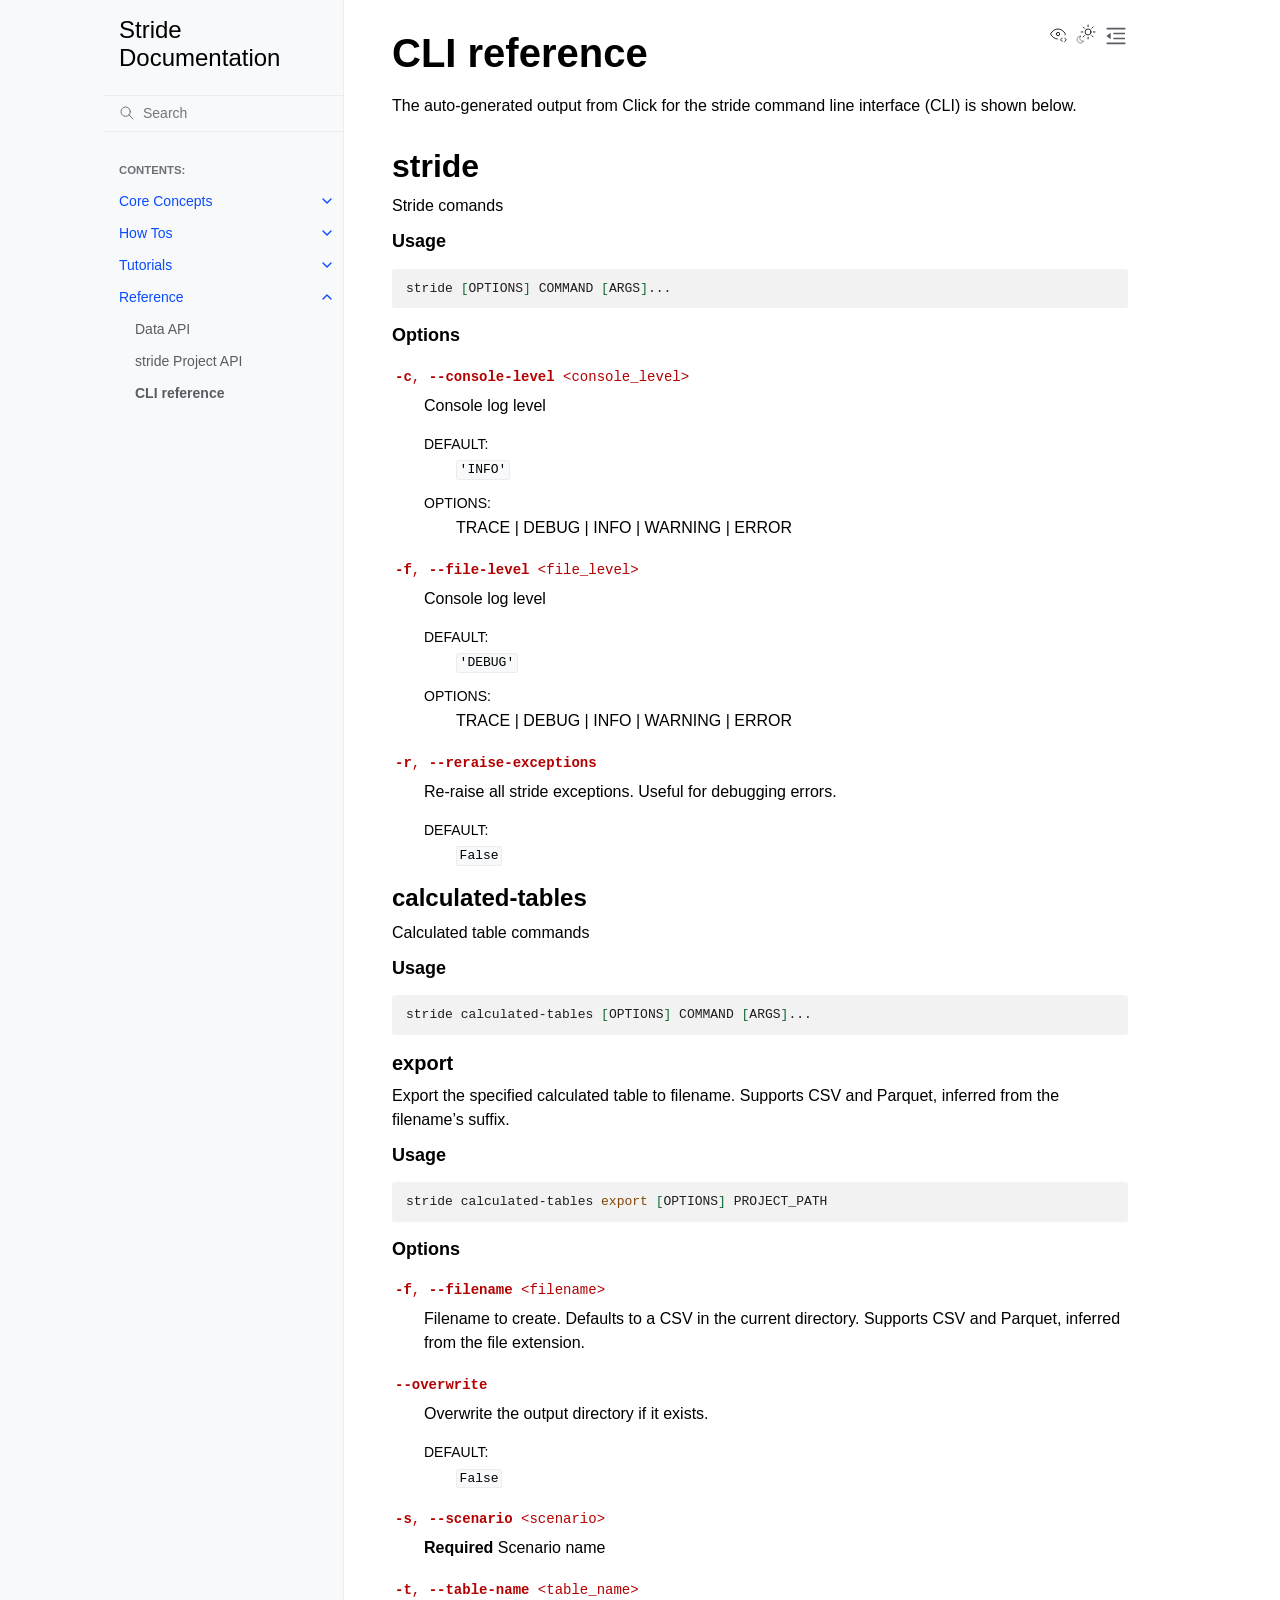
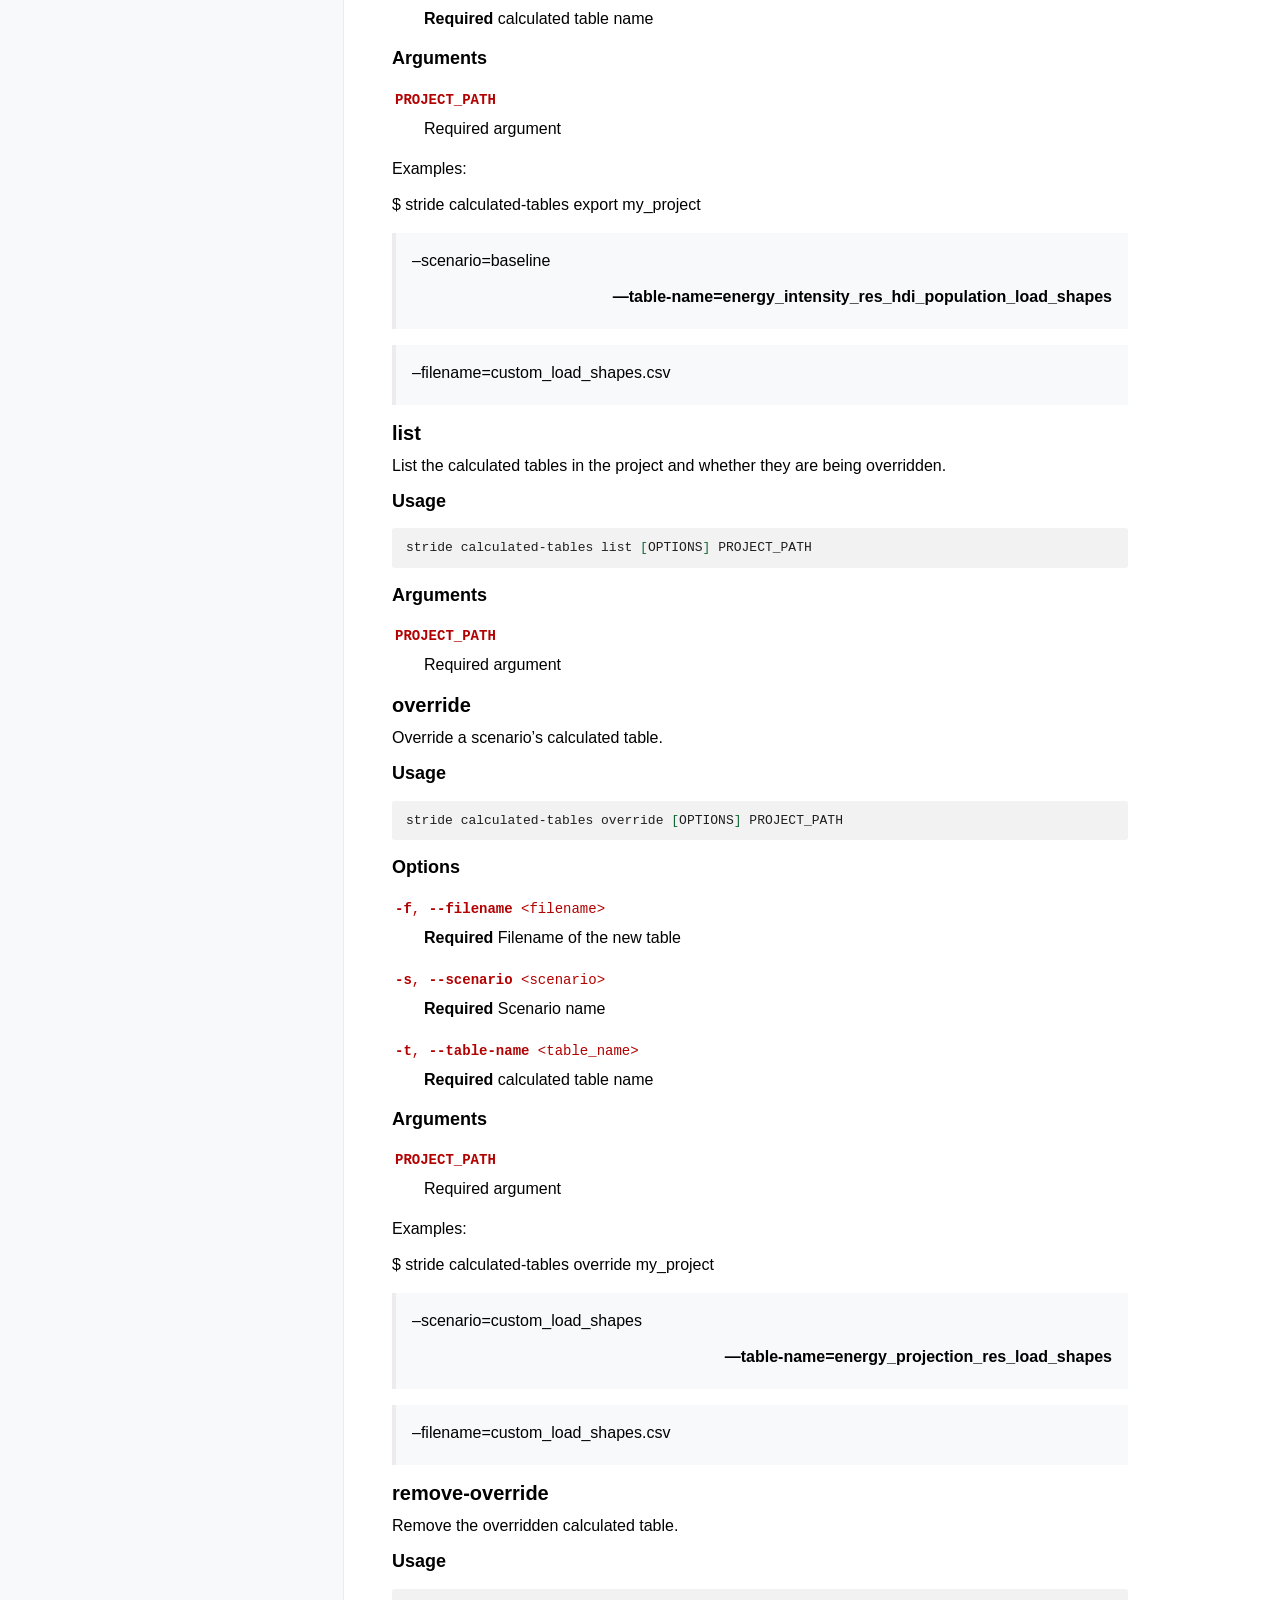
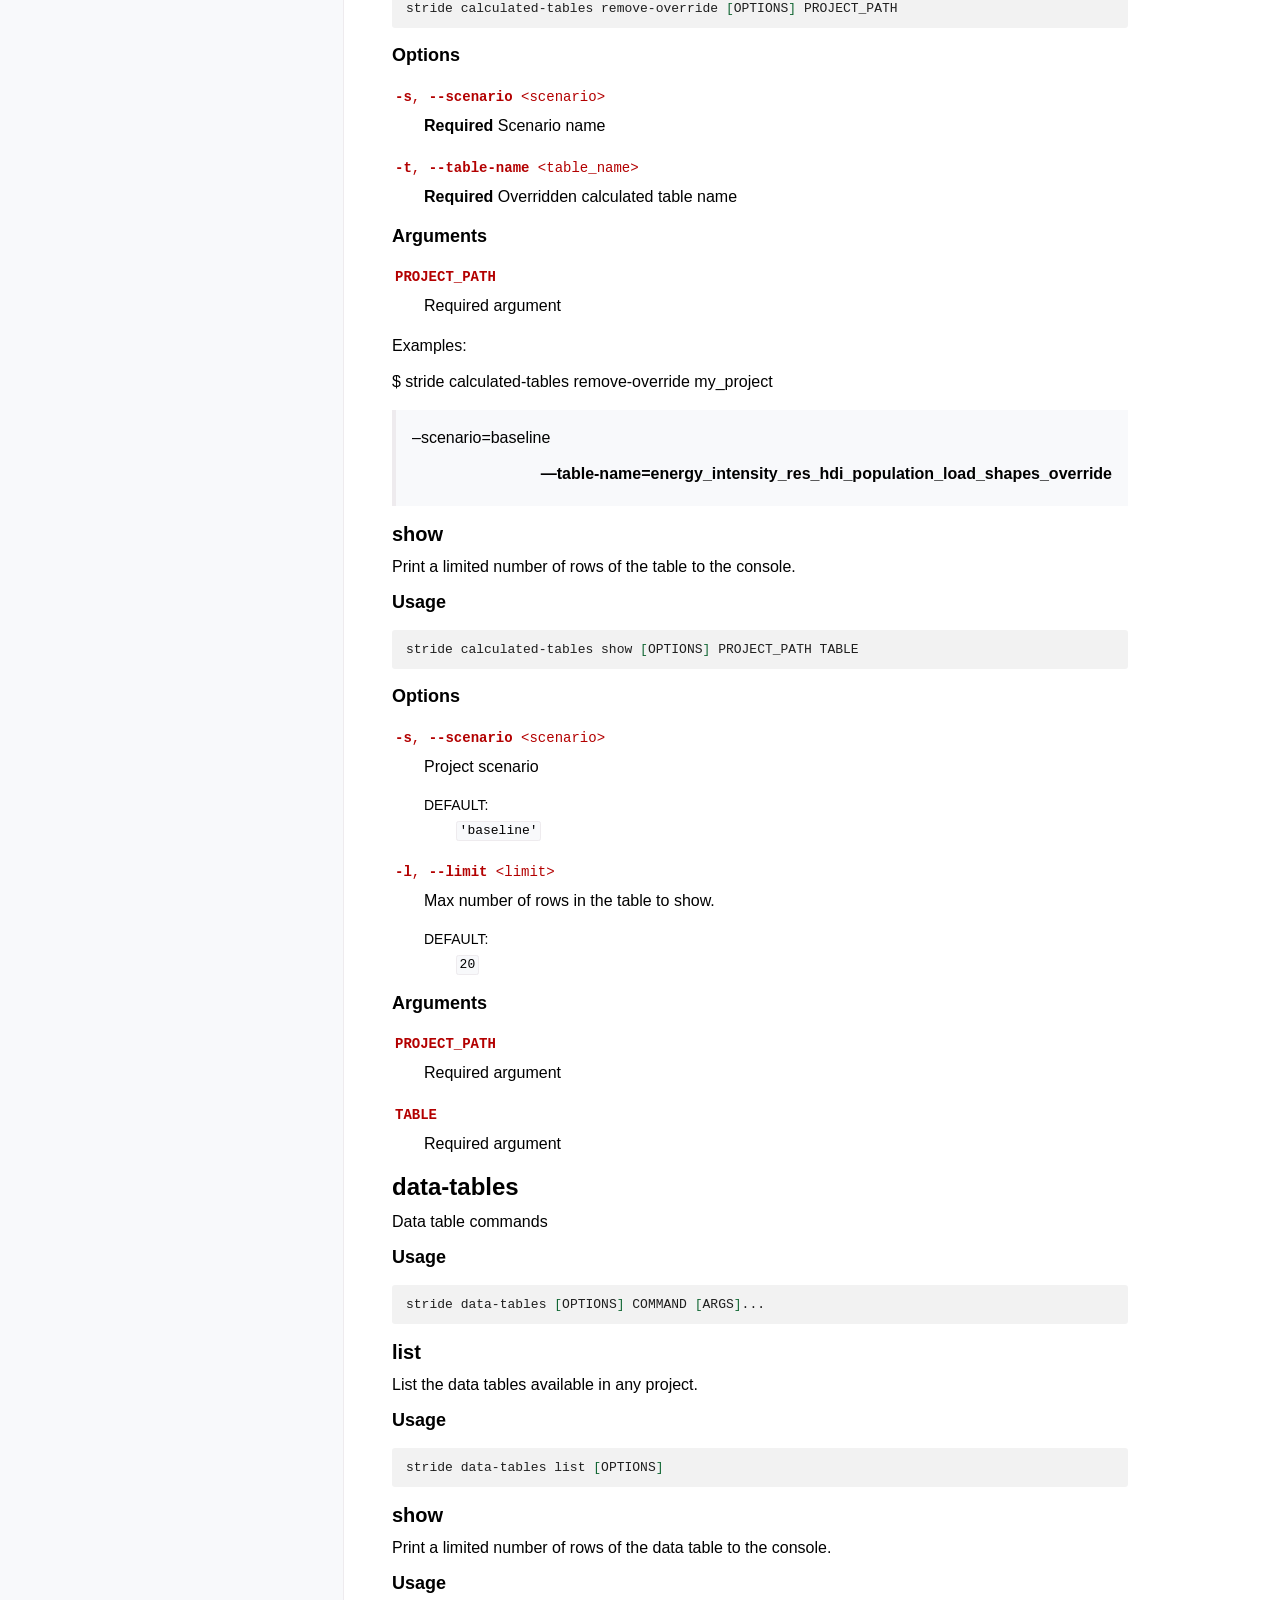
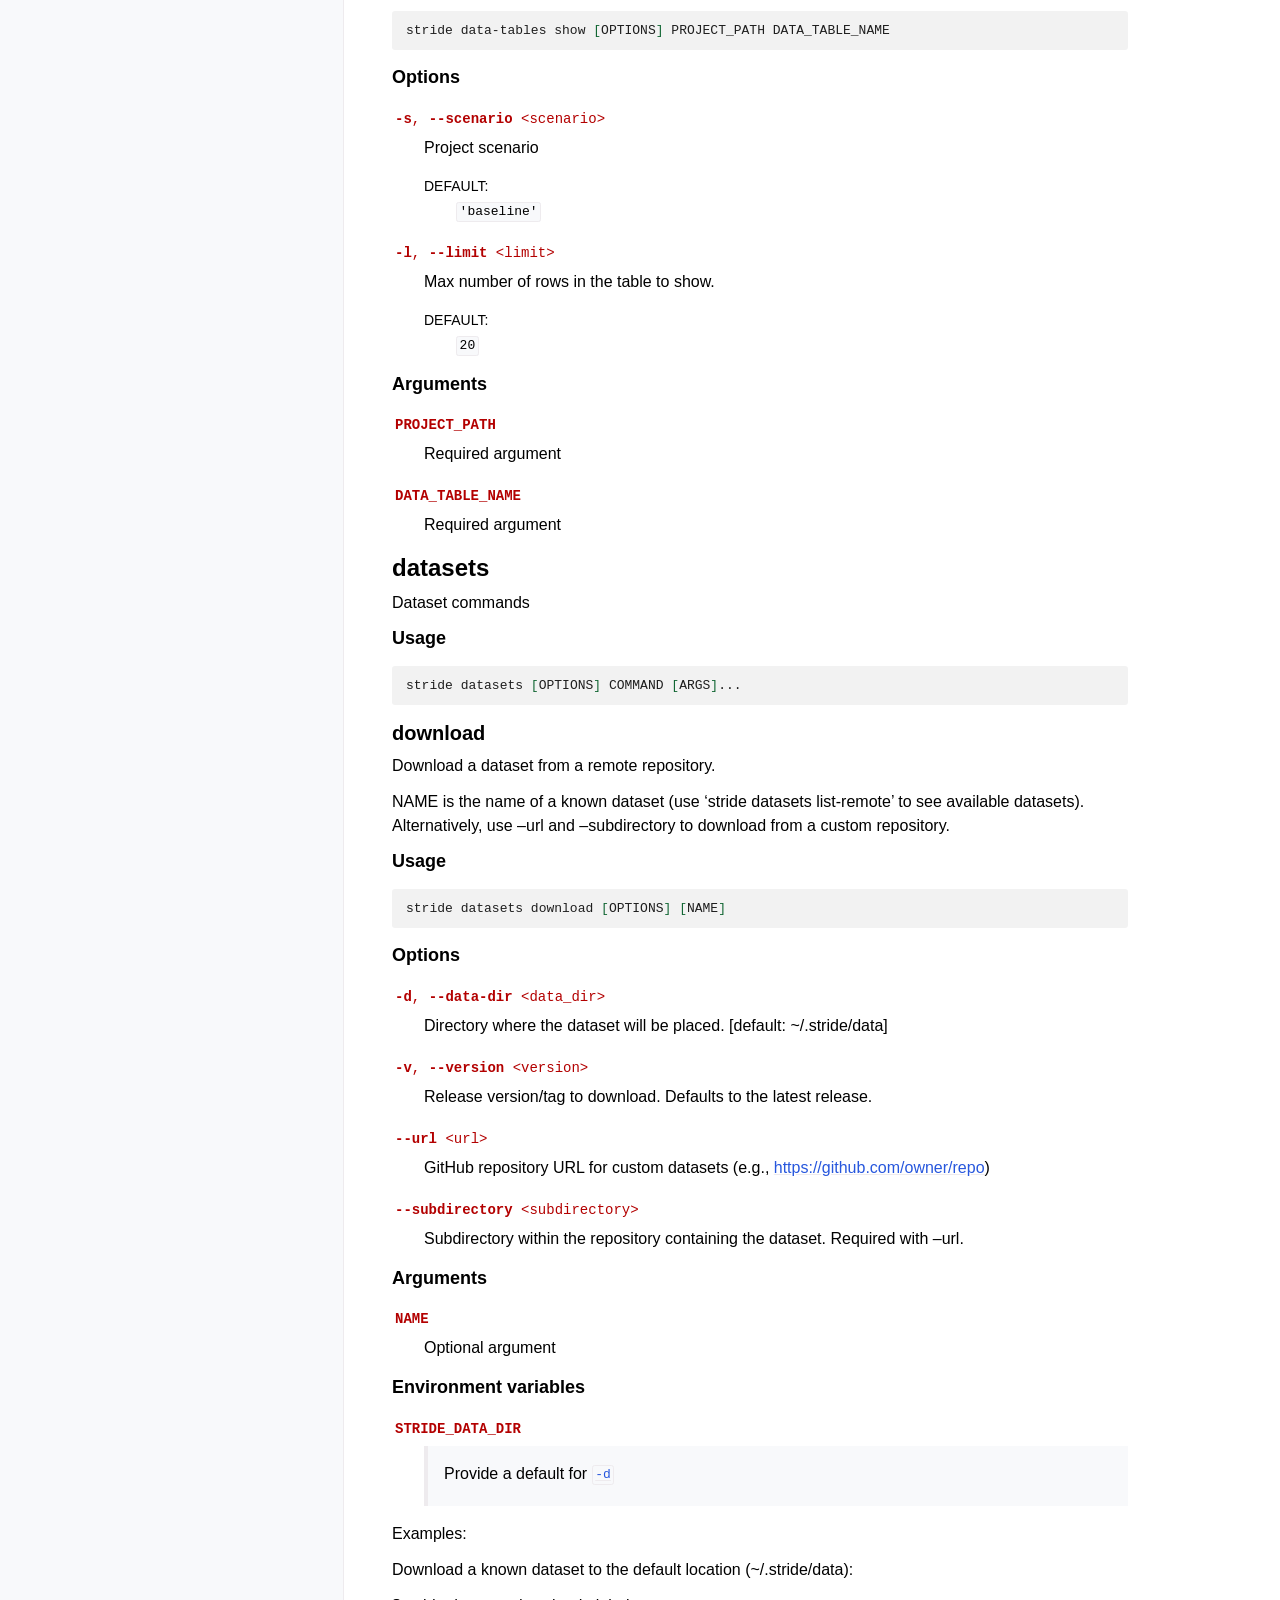
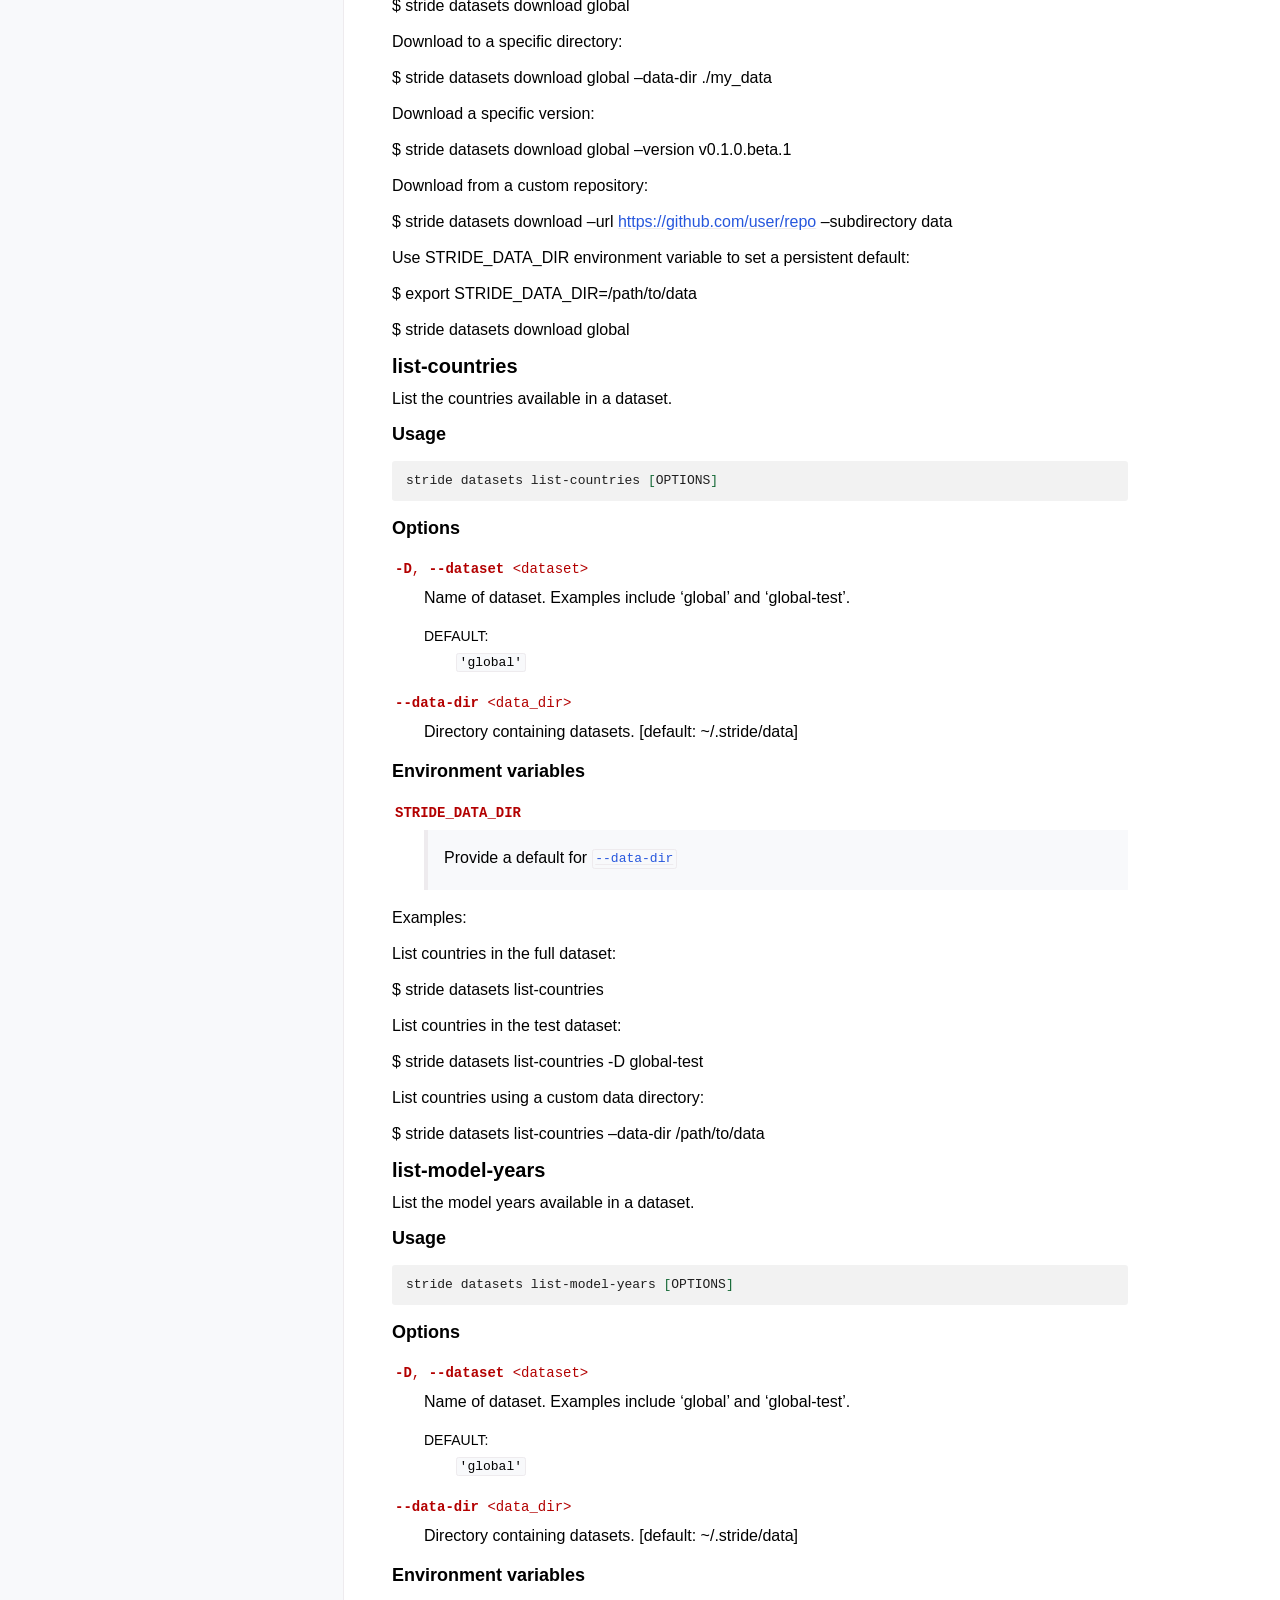
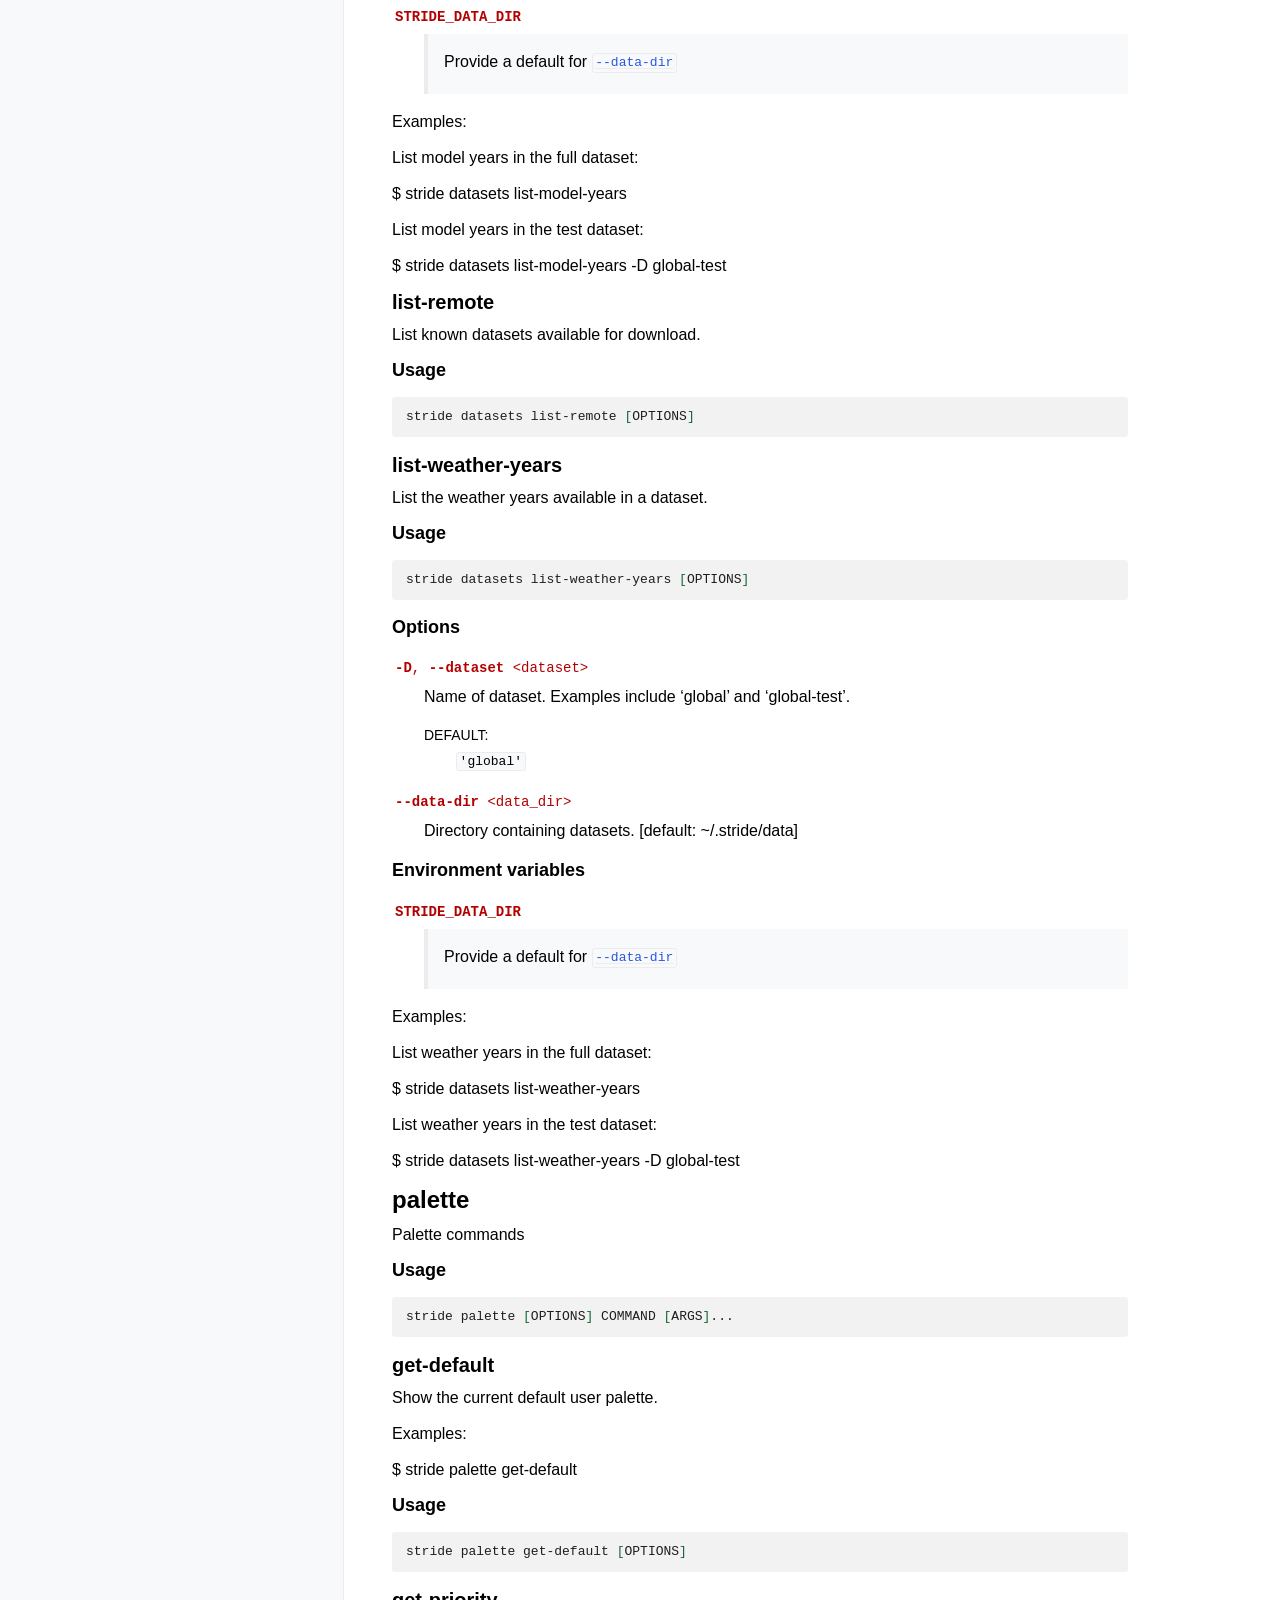
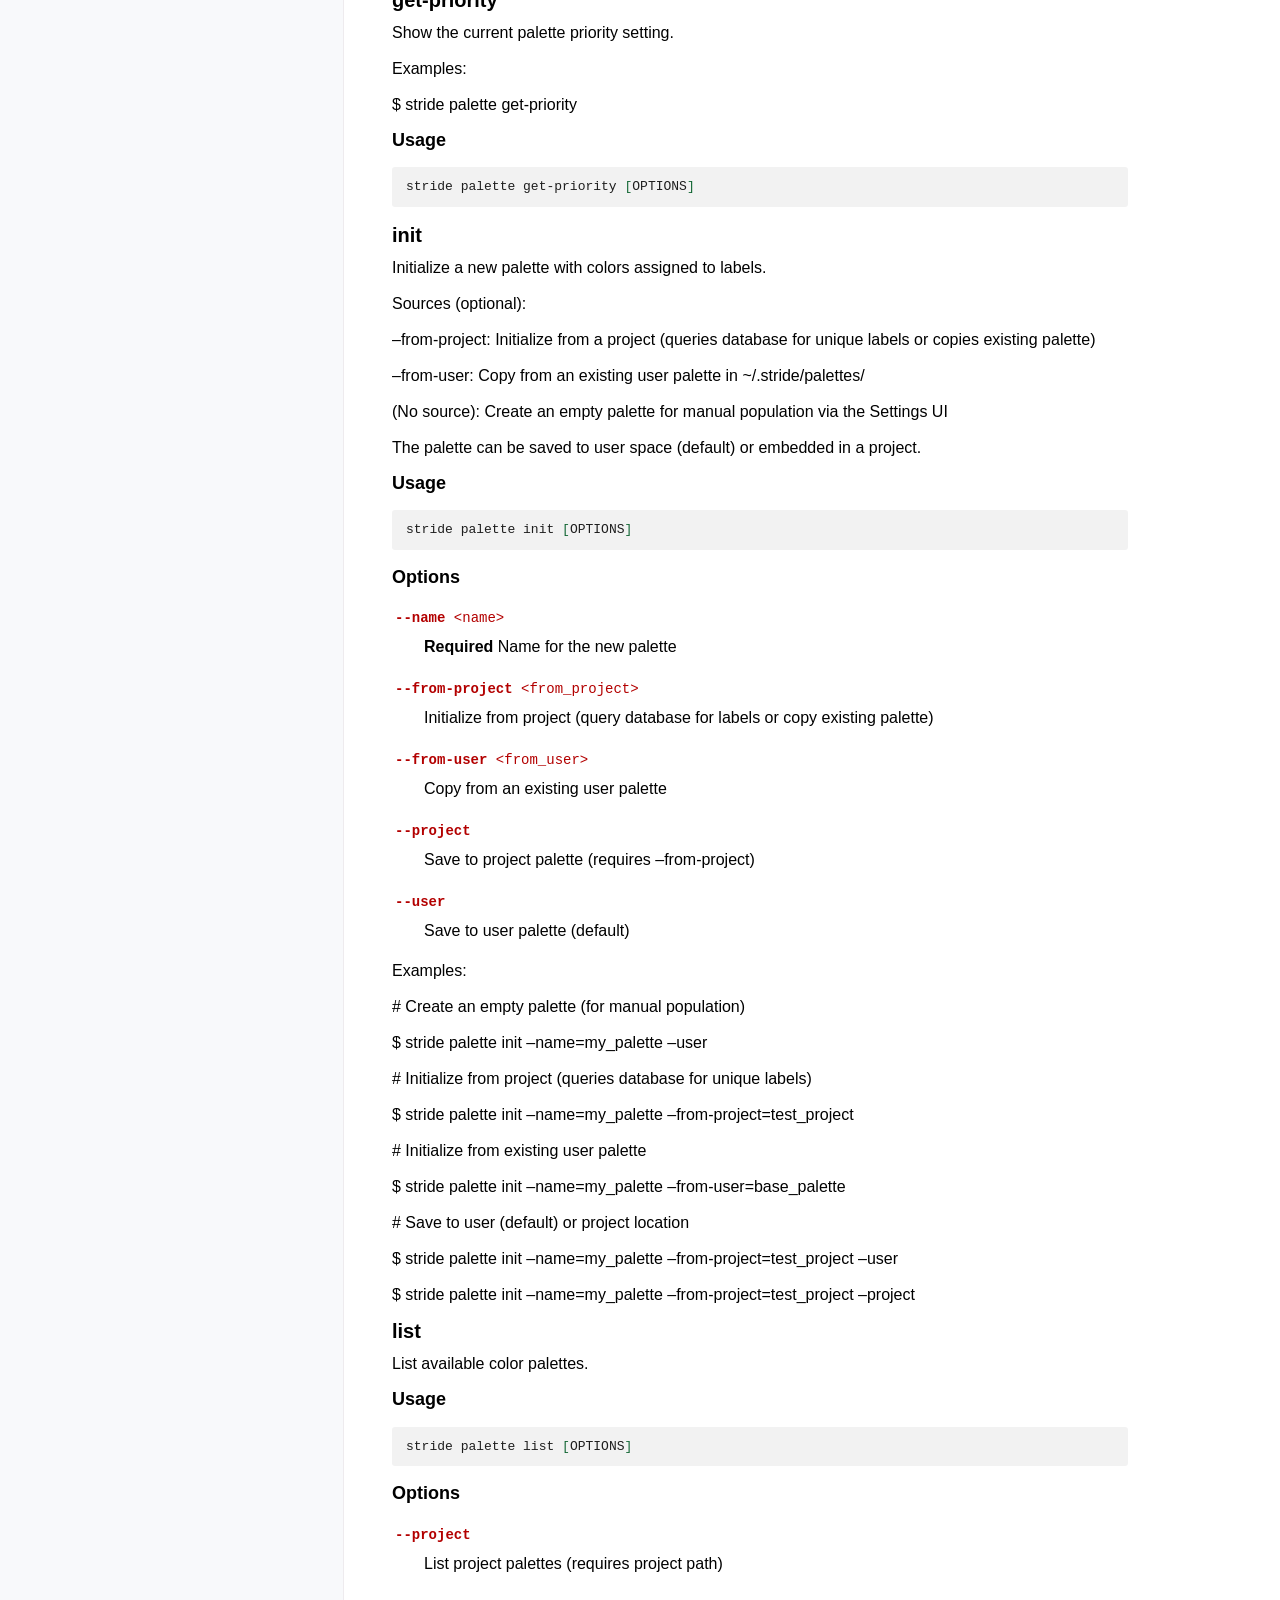
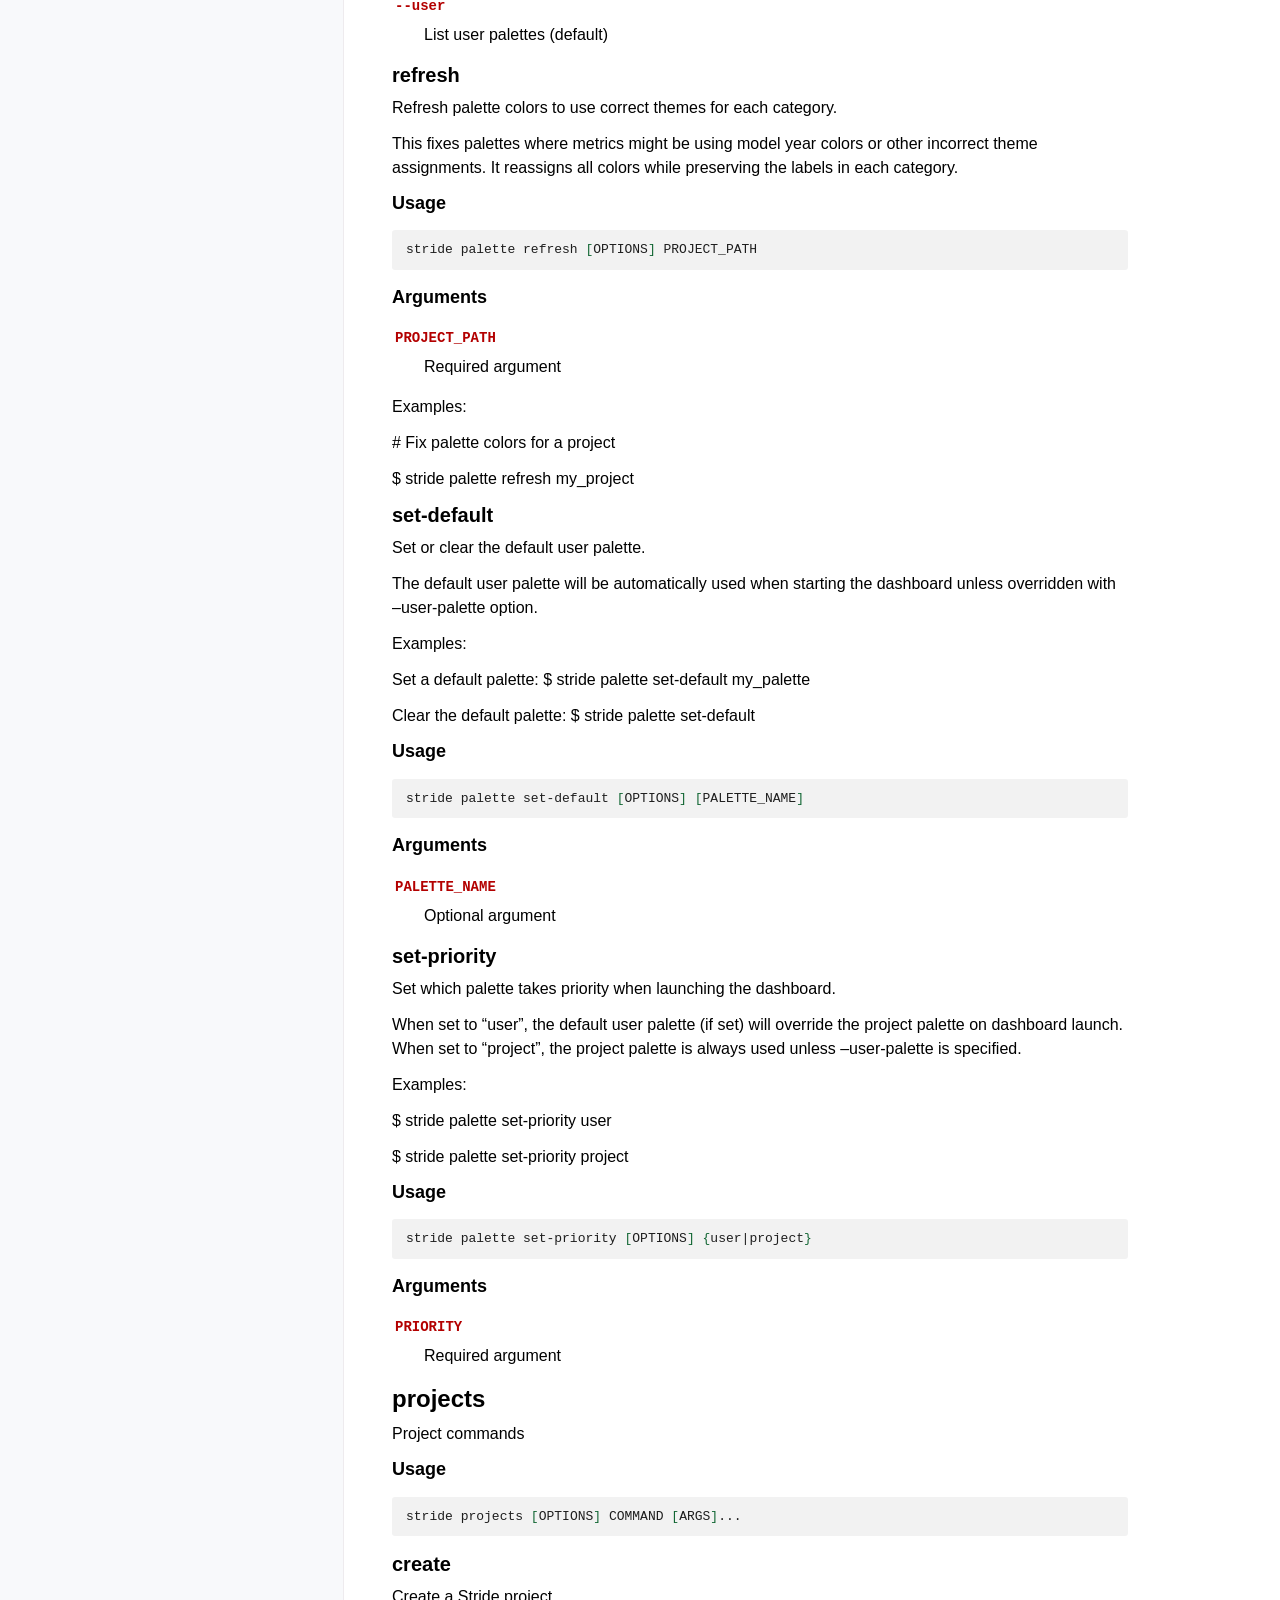
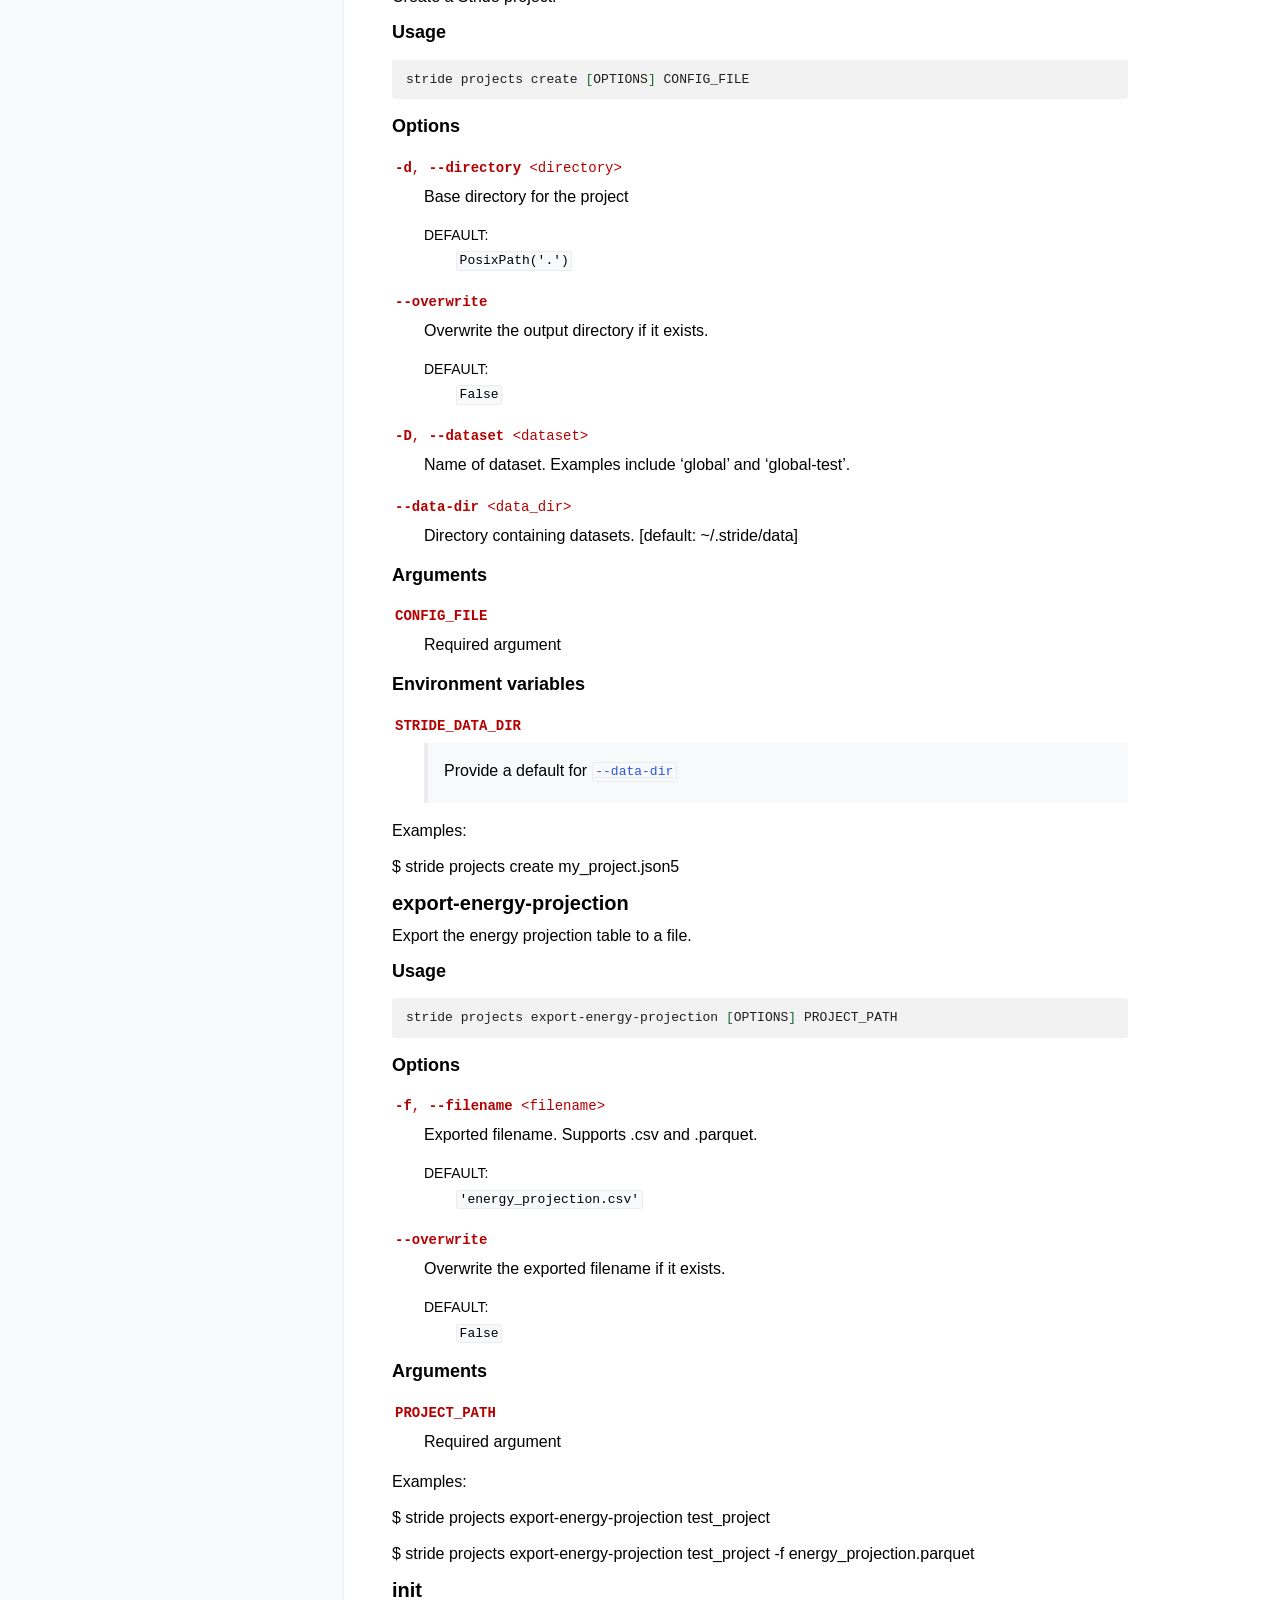
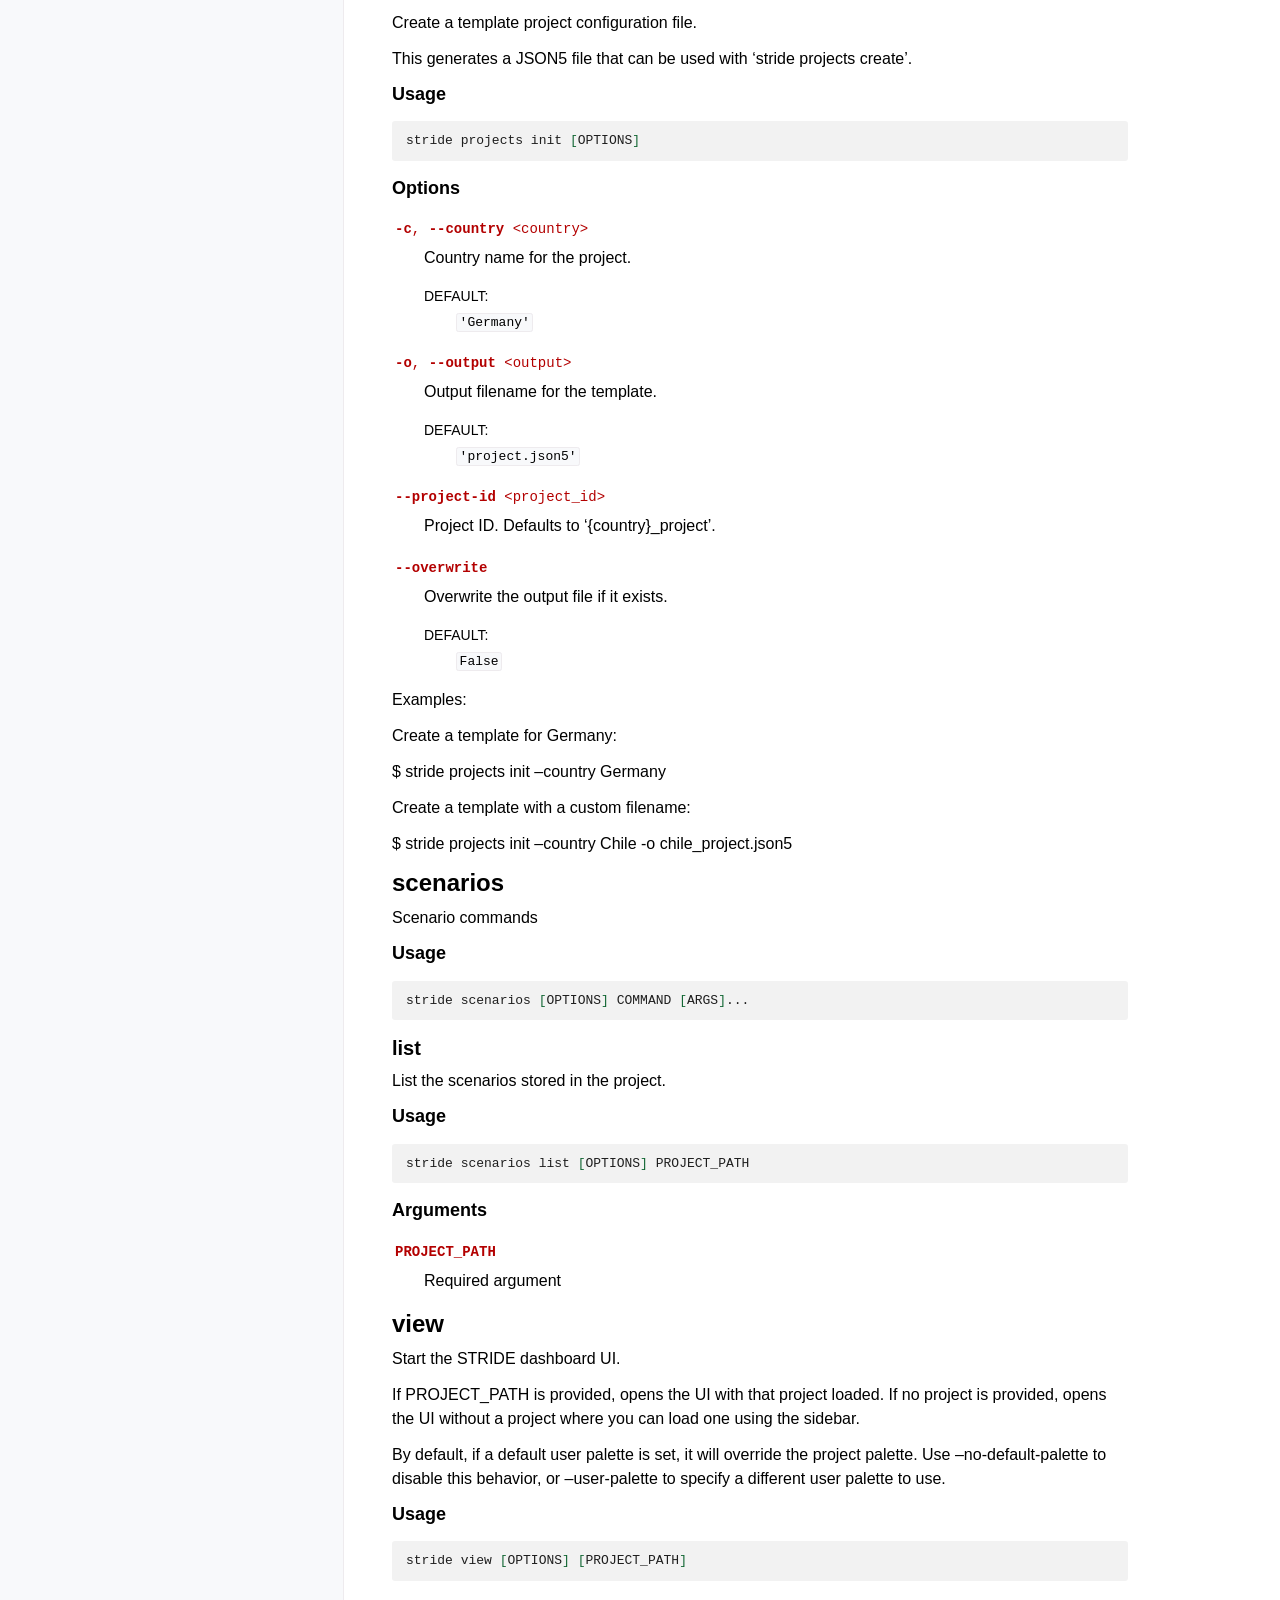
==== reference/cli_reference.html @ 582d6bc5 "Update version" ====
<!doctype html>
<html class="no-js" lang="en" data-content_root="../">
  <head><meta charset="utf-8">
    <meta name="viewport" content="width=device-width,initial-scale=1">
    <meta name="color-scheme" content="light dark"><meta name="viewport" content="width=device-width, initial-scale=1" />
<link rel="index" title="Index" href="../genindex.html"><link rel="search" title="Search" href="../search.html"><link rel="prev" title="stride Project API" href="project_api.html">

    <!-- Generated with Sphinx 8.2.3 and Furo 2025.12.19 -->
        <title>CLI reference - Stride Documentation</title>
      <link rel="stylesheet" type="text/css" href="../_static/pygments.css?v=d111a655" />
    <link rel="stylesheet" type="text/css" href="../_static/styles/furo.css?v=7bdb33bb" />
    <link rel="stylesheet" type="text/css" href="../_static/copybutton.css?v=76b2166b" />
    <link rel="stylesheet" type="text/css" href="../_static/autodoc_pydantic.css" />
    <link rel="stylesheet" type="text/css" href="../_static/styles/furo-extensions.css?v=8dab3a3b" />
    
    


<style>
  body {
    --color-code-background: #f2f2f2;
  --color-code-foreground: #1e1e1e;
  
  }
  @media not print {
    body[data-theme="dark"] {
      --color-code-background: #202020;
  --color-code-foreground: #d0d0d0;
  
    }
    @media (prefers-color-scheme: dark) {
      body:not([data-theme="light"]) {
        --color-code-background: #202020;
  --color-code-foreground: #d0d0d0;
  
      }
    }
  }
</style></head>
  <body>
    
    <script>
      document.body.dataset.theme = localStorage.getItem("theme") || "auto";
    </script>
    

<svg xmlns="http://www.w3.org/2000/svg" style="display: none;">
  <symbol id="svg-toc" viewBox="0 0 24 24">
    <title>Contents</title>
    <svg stroke="currentColor" fill="currentColor" stroke-width="0" viewBox="0 0 1024 1024">
      <path d="M408 442h480c4.4 0 8-3.6 8-8v-56c0-4.4-3.6-8-8-8H408c-4.4 0-8 3.6-8 8v56c0 4.4 3.6 8 8 8zm-8 204c0 4.4 3.6 8 8 8h480c4.4 0 8-3.6 8-8v-56c0-4.4-3.6-8-8-8H408c-4.4 0-8 3.6-8 8v56zm504-486H120c-4.4 0-8 3.6-8 8v56c0 4.4 3.6 8 8 8h784c4.4 0 8-3.6 8-8v-56c0-4.4-3.6-8-8-8zm0 632H120c-4.4 0-8 3.6-8 8v56c0 4.4 3.6 8 8 8h784c4.4 0 8-3.6 8-8v-56c0-4.4-3.6-8-8-8zM115.4 518.9L271.7 642c5.8 4.6 14.4.5 14.4-6.9V388.9c0-7.4-8.5-11.5-14.4-6.9L115.4 505.1a8.74 8.74 0 0 0 0 13.8z"/>
    </svg>
  </symbol>
  <symbol id="svg-menu" viewBox="0 0 24 24">
    <title>Menu</title>
    <svg xmlns="http://www.w3.org/2000/svg" viewBox="0 0 24 24" fill="none" stroke="currentColor"
      stroke-width="2" stroke-linecap="round" stroke-linejoin="round" class="feather-menu">
      <line x1="3" y1="12" x2="21" y2="12"></line>
      <line x1="3" y1="6" x2="21" y2="6"></line>
      <line x1="3" y1="18" x2="21" y2="18"></line>
    </svg>
  </symbol>
  <symbol id="svg-arrow-right" viewBox="0 0 24 24">
    <title>Expand</title>
    <svg xmlns="http://www.w3.org/2000/svg" viewBox="0 0 24 24" fill="none" stroke="currentColor"
      stroke-width="2" stroke-linecap="round" stroke-linejoin="round" class="feather-chevron-right">
      <polyline points="9 18 15 12 9 6"></polyline>
    </svg>
  </symbol>
  <symbol id="svg-sun" viewBox="0 0 24 24">
    <title>Light mode</title>
    <svg xmlns="http://www.w3.org/2000/svg" viewBox="0 0 24 24" fill="none" stroke="currentColor"
      stroke-width="1" stroke-linecap="round" stroke-linejoin="round" class="feather-sun">
      <circle cx="12" cy="12" r="5"></circle>
      <line x1="12" y1="1" x2="12" y2="3"></line>
      <line x1="12" y1="21" x2="12" y2="23"></line>
      <line x1="4.22" y1="4.22" x2="5.64" y2="5.64"></line>
      <line x1="18.36" y1="18.36" x2="19.78" y2="19.78"></line>
      <line x1="1" y1="12" x2="3" y2="12"></line>
      <line x1="21" y1="12" x2="23" y2="12"></line>
      <line x1="4.22" y1="19.78" x2="5.64" y2="18.36"></line>
      <line x1="18.36" y1="5.64" x2="19.78" y2="4.22"></line>
    </svg>
  </symbol>
  <symbol id="svg-moon" viewBox="0 0 24 24">
    <title>Dark mode</title>
    <svg xmlns="http://www.w3.org/2000/svg" viewBox="0 0 24 24" fill="none" stroke="currentColor"
      stroke-width="1" stroke-linecap="round" stroke-linejoin="round" class="icon-tabler-moon">
      <path stroke="none" d="M0 0h24v24H0z" fill="none" />
      <path d="M12 3c.132 0 .263 0 .393 0a7.5 7.5 0 0 0 7.92 12.446a9 9 0 1 1 -8.313 -12.454z" />
    </svg>
  </symbol>
  <symbol id="svg-sun-with-moon" viewBox="0 0 24 24">
    <title>Auto light/dark, in light mode</title>
    <svg xmlns="http://www.w3.org/2000/svg" viewBox="0 0 24 24" fill="none" stroke="currentColor"
      stroke-width="1" stroke-linecap="round" stroke-linejoin="round"
      class="icon-custom-derived-from-feather-sun-and-tabler-moon">
      <path style="opacity: 50%" d="M 5.411 14.504 C 5.471 14.504 5.532 14.504 5.591 14.504 C 3.639 16.319 4.383 19.569 6.931 20.352 C 7.693 20.586 8.512 20.551 9.25 20.252 C 8.023 23.207 4.056 23.725 2.11 21.184 C 0.166 18.642 1.702 14.949 4.874 14.536 C 5.051 14.512 5.231 14.5 5.411 14.5 L 5.411 14.504 Z"/>
      <line x1="14.5" y1="3.25" x2="14.5" y2="1.25"/>
      <line x1="14.5" y1="15.85" x2="14.5" y2="17.85"/>
      <line x1="10.044" y1="5.094" x2="8.63" y2="3.68"/>
      <line x1="19" y1="14.05" x2="20.414" y2="15.464"/>
      <line x1="8.2" y1="9.55" x2="6.2" y2="9.55"/>
      <line x1="20.8" y1="9.55" x2="22.8" y2="9.55"/>
      <line x1="10.044" y1="14.006" x2="8.63" y2="15.42"/>
      <line x1="19" y1="5.05" x2="20.414" y2="3.636"/>
      <circle cx="14.5" cy="9.55" r="3.6"/>
    </svg>
  </symbol>
  <symbol id="svg-moon-with-sun" viewBox="0 0 24 24">
    <title>Auto light/dark, in dark mode</title>
    <svg xmlns="http://www.w3.org/2000/svg" viewBox="0 0 24 24" fill="none" stroke="currentColor"
      stroke-width="1" stroke-linecap="round" stroke-linejoin="round"
      class="icon-custom-derived-from-feather-sun-and-tabler-moon">
      <path d="M 8.282 7.007 C 8.385 7.007 8.494 7.007 8.595 7.007 C 5.18 10.184 6.481 15.869 10.942 17.24 C 12.275 17.648 13.706 17.589 15 17.066 C 12.851 22.236 5.91 23.143 2.505 18.696 C -0.897 14.249 1.791 7.786 7.342 7.063 C 7.652 7.021 7.965 7 8.282 7 L 8.282 7.007 Z"/>
      <line style="opacity: 50%" x1="18" y1="3.705" x2="18" y2="2.5"/>
      <line style="opacity: 50%" x1="18" y1="11.295" x2="18" y2="12.5"/>
      <line style="opacity: 50%" x1="15.316" y1="4.816" x2="14.464" y2="3.964"/>
      <line style="opacity: 50%" x1="20.711" y1="10.212" x2="21.563" y2="11.063"/>
      <line style="opacity: 50%" x1="14.205" y1="7.5" x2="13.001" y2="7.5"/>
      <line style="opacity: 50%" x1="21.795" y1="7.5" x2="23" y2="7.5"/>
      <line style="opacity: 50%" x1="15.316" y1="10.184" x2="14.464" y2="11.036"/>
      <line style="opacity: 50%" x1="20.711" y1="4.789" x2="21.563" y2="3.937"/>
      <circle style="opacity: 50%" cx="18" cy="7.5" r="2.169"/>
    </svg>
  </symbol>
  <symbol id="svg-pencil" viewBox="0 0 24 24">
    <svg xmlns="http://www.w3.org/2000/svg" viewBox="0 0 24 24" fill="none" stroke="currentColor"
      stroke-width="1" stroke-linecap="round" stroke-linejoin="round" class="icon-tabler-pencil-code">
      <path d="M4 20h4l10.5 -10.5a2.828 2.828 0 1 0 -4 -4l-10.5 10.5v4" />
      <path d="M13.5 6.5l4 4" />
      <path d="M20 21l2 -2l-2 -2" />
      <path d="M17 17l-2 2l2 2" />
    </svg>
  </symbol>
  <symbol id="svg-eye" viewBox="0 0 24 24">
    <svg xmlns="http://www.w3.org/2000/svg" viewBox="0 0 24 24" fill="none" stroke="currentColor"
      stroke-width="1" stroke-linecap="round" stroke-linejoin="round" class="icon-tabler-eye-code">
      <path stroke="none" d="M0 0h24v24H0z" fill="none" />
      <path d="M10 12a2 2 0 1 0 4 0a2 2 0 0 0 -4 0" />
      <path
        d="M11.11 17.958c-3.209 -.307 -5.91 -2.293 -8.11 -5.958c2.4 -4 5.4 -6 9 -6c3.6 0 6.6 2 9 6c-.21 .352 -.427 .688 -.647 1.008" />
      <path d="M20 21l2 -2l-2 -2" />
      <path d="M17 17l-2 2l2 2" />
    </svg>
  </symbol>
</svg>

<input type="checkbox" class="sidebar-toggle" name="__navigation" id="__navigation" aria-label="Toggle site navigation sidebar">
<input type="checkbox" class="sidebar-toggle" name="__toc" id="__toc" aria-label="Toggle table of contents sidebar">
<label class="overlay sidebar-overlay" for="__navigation"></label>
<label class="overlay toc-overlay" for="__toc"></label>

<a class="skip-to-content muted-link" href="#furo-main-content">Skip to content</a>



<div class="page">
  <header class="mobile-header">
    <div class="header-left">
      <label class="nav-overlay-icon" for="__navigation">
        <span class="icon"><svg><use href="#svg-menu"></use></svg></span>
      </label>
    </div>
    <div class="header-center">
      <a href="../index.html"><div class="brand">Stride Documentation</div></a>
    </div>
    <div class="header-right">
      <div class="theme-toggle-container theme-toggle-header">
        <button class="theme-toggle" aria-label="Toggle Light / Dark / Auto color theme">
          <svg class="theme-icon-when-auto-light"><use href="#svg-sun-with-moon"></use></svg>
          <svg class="theme-icon-when-auto-dark"><use href="#svg-moon-with-sun"></use></svg>
          <svg class="theme-icon-when-dark"><use href="#svg-moon"></use></svg>
          <svg class="theme-icon-when-light"><use href="#svg-sun"></use></svg>
        </button>
      </div>
      <label class="toc-overlay-icon toc-header-icon" for="__toc">
        <span class="icon"><svg><use href="#svg-toc"></use></svg></span>
      </label>
    </div>
  </header>
  <aside class="sidebar-drawer">
    <div class="sidebar-container">
      
      <div class="sidebar-sticky"><a class="sidebar-brand" href="../index.html">
  
  <span class="sidebar-brand-text">Stride Documentation</span>
  
</a><form class="sidebar-search-container" method="get" action="../search.html" role="search">
  <input class="sidebar-search" placeholder="Search" name="q" aria-label="Search">
  <input type="hidden" name="check_keywords" value="yes">
  <input type="hidden" name="area" value="default">
</form>
<div id="searchbox"></div><div class="sidebar-scroll"><div class="sidebar-tree">
  <p class="caption" role="heading"><span class="caption-text">Contents:</span></p>
<ul class="current">
<li class="toctree-l1 has-children"><a class="reference internal" href="../explanation/index.html">Core Concepts</a><input aria-label="Toggle navigation of Core Concepts" class="toctree-checkbox" id="toctree-checkbox-1" name="toctree-checkbox-1" role="switch" type="checkbox"/><label for="toctree-checkbox-1"><span class="icon"><svg><use href="#svg-arrow-right"></use></svg></span></label><ul>
<li class="toctree-l2"><a class="reference internal" href="../explanation/data_download.html">Data Download</a></li>
<li class="toctree-l2"><a class="reference internal" href="../explanation/data_validation.html">Data Validation with dsgrid</a></li>
<li class="toctree-l2"><a class="reference internal" href="../explanation/customizing_checks.html">Customizing Dataset Checks</a></li>
<li class="toctree-l2"><a class="reference internal" href="../explanation/dbt_computation.html">dbt Computation</a></li>
<li class="toctree-l2"><a class="reference internal" href="../explanation/weather_year_modeling.html">Weather Year Modeling</a></li>
</ul>
</li>
<li class="toctree-l1 has-children"><a class="reference internal" href="../how_tos/index.html">How Tos</a><input aria-label="Toggle navigation of How Tos" class="toctree-checkbox" id="toctree-checkbox-2" name="toctree-checkbox-2" role="switch" type="checkbox"/><label for="toctree-checkbox-2"><span class="icon"><svg><use href="#svg-arrow-right"></use></svg></span></label><ul>
<li class="toctree-l2"><a class="reference internal" href="../how_tos/getting_started/index.html">Getting Started</a></li>
<li class="toctree-l2"><a class="reference internal" href="../how_tos/download_datasets.html">Download Datasets</a></li>
<li class="toctree-l2"><a class="reference internal" href="../how_tos/override_calculated_tables.html">Override Calculated Tables</a></li>
<li class="toctree-l2"><a class="reference internal" href="../how_tos/launch_dashboard.html">Launch the Dashboard</a></li>
<li class="toctree-l2"><a class="reference internal" href="../how_tos/customize_palette.html">Customize the Color Palette</a></li>
<li class="toctree-l2"><a class="reference internal" href="../how_tos/compare_scenarios.html">Compare Scenarios</a></li>
<li class="toctree-l2"><a class="reference internal" href="../how_tos/export_results.html">Export Results</a></li>
</ul>
</li>
<li class="toctree-l1 has-children"><a class="reference internal" href="../tutorials/index.html">Tutorials</a><input aria-label="Toggle navigation of Tutorials" class="toctree-checkbox" id="toctree-checkbox-3" name="toctree-checkbox-3" role="switch" type="checkbox"/><label for="toctree-checkbox-3"><span class="icon"><svg><use href="#svg-arrow-right"></use></svg></span></label><ul>
<li class="toctree-l2"><a class="reference internal" href="../tutorials/create_project.html">Create a project</a></li>
<li class="toctree-l2"><a class="reference internal" href="../tutorials/dbt_project.html">Browse the dbt project</a></li>
<li class="toctree-l2"><a class="reference internal" href="../tutorials/manage_calculated_tables.html">Manage calculated tables</a></li>
<li class="toctree-l2"><a class="reference internal" href="../tutorials/data_api_tutorial.html">Process results with Python</a></li>
<li class="toctree-l2"><a class="reference internal" href="../tutorials/debugging_stride.html">Debug stride source code</a></li>
</ul>
</li>
<li class="toctree-l1 current has-children"><a class="reference internal" href="index.html">Reference</a><input aria-label="Toggle navigation of Reference" checked="" class="toctree-checkbox" id="toctree-checkbox-4" name="toctree-checkbox-4" role="switch" type="checkbox"/><label for="toctree-checkbox-4"><span class="icon"><svg><use href="#svg-arrow-right"></use></svg></span></label><ul class="current">
<li class="toctree-l2"><a class="reference internal" href="data_api.html">Data API</a></li>
<li class="toctree-l2"><a class="reference internal" href="project_api.html">stride Project API</a></li>
<li class="toctree-l2 current current-page"><a class="current reference internal" href="#">CLI reference</a></li>
</ul>
</li>
</ul>

</div>
</div>

      </div>
      
    </div>
  </aside>
  <div class="main">
    <div class="content">
      <div class="article-container">
        <a href="#" class="back-to-top muted-link">
          <svg xmlns="http://www.w3.org/2000/svg" viewBox="0 0 24 24">
            <path d="M13 20h-2V8l-5.5 5.5-1.42-1.42L12 4.16l7.92 7.92-1.42 1.42L13 8v12z"></path>
          </svg>
          <span>Back to top</span>
        </a>
        <div class="content-icon-container">
          <div class="view-this-page">
  <a class="muted-link" href="../_sources/reference/cli_reference.md.txt" title="View this page">
    <svg><use href="#svg-eye"></use></svg>
    <span class="visually-hidden">View this page</span>
  </a>
</div>
<div class="theme-toggle-container theme-toggle-content">
            <button class="theme-toggle" aria-label="Toggle Light / Dark / Auto color theme">
              <svg class="theme-icon-when-auto-light"><use href="#svg-sun-with-moon"></use></svg>
              <svg class="theme-icon-when-auto-dark"><use href="#svg-moon-with-sun"></use></svg>
              <svg class="theme-icon-when-dark"><use href="#svg-moon"></use></svg>
              <svg class="theme-icon-when-light"><use href="#svg-sun"></use></svg>
            </button>
          </div>
          <label class="toc-overlay-icon toc-content-icon" for="__toc">
            <span class="icon"><svg><use href="#svg-toc"></use></svg></span>
          </label>
        </div>
        <article role="main" id="furo-main-content">
          <section id="cli-reference">
<span id="id1"></span><h1>CLI reference<a class="headerlink" href="#cli-reference" title="Link to this heading">¶</a></h1>
<p>The auto-generated output from Click for the stride command line interface (CLI) is shown below.</p>
<section id="stride">
<h2>stride<a class="headerlink" href="#stride" title="Link to this heading">¶</a></h2>
<p>Stride comands</p>
<p class="rubric">Usage</p>
<div class="highlight-shell notranslate"><div class="highlight"><pre><span></span>stride<span class="w"> </span><span class="o">[</span>OPTIONS<span class="o">]</span><span class="w"> </span>COMMAND<span class="w"> </span><span class="o">[</span>ARGS<span class="o">]</span>...
</pre></div>
</div>
<p class="rubric">Options</p>
<dl class="std option">
<dt class="sig sig-object std" id="cmdoption-stride-c">
<span id="cmdoption-stride-console-level"></span><span class="sig-name descname"><span class="pre">-c</span></span><span class="sig-prename descclassname"></span><span class="sig-prename descclassname"><span class="pre">,</span> </span><span class="sig-name descname"><span class="pre">--console-level</span></span><span class="sig-prename descclassname"> <span class="pre">&lt;console_level&gt;</span></span><a class="headerlink" href="#cmdoption-stride-c" title="Link to this definition">¶</a></dt>
<dd><p>Console log level</p>
<dl class="field-list simple">
<dt class="field-odd">Default<span class="colon">:</span></dt>
<dd class="field-odd"><p><code class="docutils literal notranslate"><span class="pre">'INFO'</span></code></p>
</dd>
<dt class="field-even">Options<span class="colon">:</span></dt>
<dd class="field-even"><p>TRACE | DEBUG | INFO | WARNING | ERROR</p>
</dd>
</dl>
</dd></dl>

<dl class="std option">
<dt class="sig sig-object std" id="cmdoption-stride-f">
<span id="cmdoption-stride-file-level"></span><span class="sig-name descname"><span class="pre">-f</span></span><span class="sig-prename descclassname"></span><span class="sig-prename descclassname"><span class="pre">,</span> </span><span class="sig-name descname"><span class="pre">--file-level</span></span><span class="sig-prename descclassname"> <span class="pre">&lt;file_level&gt;</span></span><a class="headerlink" href="#cmdoption-stride-f" title="Link to this definition">¶</a></dt>
<dd><p>Console log level</p>
<dl class="field-list simple">
<dt class="field-odd">Default<span class="colon">:</span></dt>
<dd class="field-odd"><p><code class="docutils literal notranslate"><span class="pre">'DEBUG'</span></code></p>
</dd>
<dt class="field-even">Options<span class="colon">:</span></dt>
<dd class="field-even"><p>TRACE | DEBUG | INFO | WARNING | ERROR</p>
</dd>
</dl>
</dd></dl>

<dl class="std option">
<dt class="sig sig-object std" id="cmdoption-stride-r">
<span id="cmdoption-stride-reraise-exceptions"></span><span class="sig-name descname"><span class="pre">-r</span></span><span class="sig-prename descclassname"></span><span class="sig-prename descclassname"><span class="pre">,</span> </span><span class="sig-name descname"><span class="pre">--reraise-exceptions</span></span><span class="sig-prename descclassname"></span><a class="headerlink" href="#cmdoption-stride-r" title="Link to this definition">¶</a></dt>
<dd><p>Re-raise all stride exceptions. Useful for debugging errors.</p>
<dl class="field-list simple">
<dt class="field-odd">Default<span class="colon">:</span></dt>
<dd class="field-odd"><p><code class="docutils literal notranslate"><span class="pre">False</span></code></p>
</dd>
</dl>
</dd></dl>

<section id="stride-calculated-tables">
<h3>calculated-tables<a class="headerlink" href="#stride-calculated-tables" title="Link to this heading">¶</a></h3>
<p>Calculated table commands</p>
<p class="rubric">Usage</p>
<div class="highlight-shell notranslate"><div class="highlight"><pre><span></span>stride<span class="w"> </span>calculated-tables<span class="w"> </span><span class="o">[</span>OPTIONS<span class="o">]</span><span class="w"> </span>COMMAND<span class="w"> </span><span class="o">[</span>ARGS<span class="o">]</span>...
</pre></div>
</div>
<section id="stride-calculated-tables-export">
<h4>export<a class="headerlink" href="#stride-calculated-tables-export" title="Link to this heading">¶</a></h4>
<p>Export the specified calculated table to filename. Supports CSV and Parquet, inferred
from the filename’s suffix.</p>
<p class="rubric">Usage</p>
<div class="highlight-shell notranslate"><div class="highlight"><pre><span></span>stride<span class="w"> </span>calculated-tables<span class="w"> </span><span class="nb">export</span><span class="w"> </span><span class="o">[</span>OPTIONS<span class="o">]</span><span class="w"> </span>PROJECT_PATH
</pre></div>
</div>
<p class="rubric">Options</p>
<dl class="std option">
<dt class="sig sig-object std" id="cmdoption-stride-calculated-tables-export-f">
<span id="cmdoption-stride-calculated-tables-export-filename"></span><span class="sig-name descname"><span class="pre">-f</span></span><span class="sig-prename descclassname"></span><span class="sig-prename descclassname"><span class="pre">,</span> </span><span class="sig-name descname"><span class="pre">--filename</span></span><span class="sig-prename descclassname"> <span class="pre">&lt;filename&gt;</span></span><a class="headerlink" href="#cmdoption-stride-calculated-tables-export-f" title="Link to this definition">¶</a></dt>
<dd><p>Filename to create. Defaults to a CSV in the current directory. Supports CSV and Parquet, inferred from the file extension.</p>
</dd></dl>

<dl class="std option">
<dt class="sig sig-object std" id="cmdoption-stride-calculated-tables-export-overwrite">
<span class="sig-name descname"><span class="pre">--overwrite</span></span><span class="sig-prename descclassname"></span><a class="headerlink" href="#cmdoption-stride-calculated-tables-export-overwrite" title="Link to this definition">¶</a></dt>
<dd><p>Overwrite the output directory if it exists.</p>
<dl class="field-list simple">
<dt class="field-odd">Default<span class="colon">:</span></dt>
<dd class="field-odd"><p><code class="docutils literal notranslate"><span class="pre">False</span></code></p>
</dd>
</dl>
</dd></dl>

<dl class="std option">
<dt class="sig sig-object std" id="cmdoption-stride-calculated-tables-export-s">
<span id="cmdoption-stride-calculated-tables-export-scenario"></span><span class="sig-name descname"><span class="pre">-s</span></span><span class="sig-prename descclassname"></span><span class="sig-prename descclassname"><span class="pre">,</span> </span><span class="sig-name descname"><span class="pre">--scenario</span></span><span class="sig-prename descclassname"> <span class="pre">&lt;scenario&gt;</span></span><a class="headerlink" href="#cmdoption-stride-calculated-tables-export-s" title="Link to this definition">¶</a></dt>
<dd><p><strong>Required</strong> Scenario name</p>
</dd></dl>

<dl class="std option">
<dt class="sig sig-object std" id="cmdoption-stride-calculated-tables-export-t">
<span id="cmdoption-stride-calculated-tables-export-table-name"></span><span class="sig-name descname"><span class="pre">-t</span></span><span class="sig-prename descclassname"></span><span class="sig-prename descclassname"><span class="pre">,</span> </span><span class="sig-name descname"><span class="pre">--table-name</span></span><span class="sig-prename descclassname"> <span class="pre">&lt;table_name&gt;</span></span><a class="headerlink" href="#cmdoption-stride-calculated-tables-export-t" title="Link to this definition">¶</a></dt>
<dd><p><strong>Required</strong> calculated table name</p>
</dd></dl>

<p class="rubric">Arguments</p>
<dl class="std option">
<dt class="sig sig-object std" id="cmdoption-stride-calculated-tables-export-arg-PROJECT_PATH">
<span class="sig-name descname"><span class="pre">PROJECT_PATH</span></span><span class="sig-prename descclassname"></span><a class="headerlink" href="#cmdoption-stride-calculated-tables-export-arg-PROJECT_PATH" title="Link to this definition">¶</a></dt>
<dd><p>Required argument</p>
</dd></dl>

<p>Examples:</p>
<p>$ stride calculated-tables export my_project </p>
<blockquote>
<div><p>–scenario=baseline </p>
<p class="attribution">—table-name=energy_intensity_res_hdi_population_load_shapes </p>
</div></blockquote>
<blockquote>
<div><p>–filename=custom_load_shapes.csv</p>
</div></blockquote>
</section>
<section id="stride-calculated-tables-list">
<h4>list<a class="headerlink" href="#stride-calculated-tables-list" title="Link to this heading">¶</a></h4>
<p>List the calculated tables in the project and whether they are being overridden.</p>
<p class="rubric">Usage</p>
<div class="highlight-shell notranslate"><div class="highlight"><pre><span></span>stride<span class="w"> </span>calculated-tables<span class="w"> </span>list<span class="w"> </span><span class="o">[</span>OPTIONS<span class="o">]</span><span class="w"> </span>PROJECT_PATH
</pre></div>
</div>
<p class="rubric">Arguments</p>
<dl class="std option">
<dt class="sig sig-object std" id="cmdoption-stride-calculated-tables-list-arg-PROJECT_PATH">
<span class="sig-name descname"><span class="pre">PROJECT_PATH</span></span><span class="sig-prename descclassname"></span><a class="headerlink" href="#cmdoption-stride-calculated-tables-list-arg-PROJECT_PATH" title="Link to this definition">¶</a></dt>
<dd><p>Required argument</p>
</dd></dl>

</section>
<section id="stride-calculated-tables-override">
<h4>override<a class="headerlink" href="#stride-calculated-tables-override" title="Link to this heading">¶</a></h4>
<p>Override a scenario’s calculated table.</p>
<p class="rubric">Usage</p>
<div class="highlight-shell notranslate"><div class="highlight"><pre><span></span>stride<span class="w"> </span>calculated-tables<span class="w"> </span>override<span class="w"> </span><span class="o">[</span>OPTIONS<span class="o">]</span><span class="w"> </span>PROJECT_PATH
</pre></div>
</div>
<p class="rubric">Options</p>
<dl class="std option">
<dt class="sig sig-object std" id="cmdoption-stride-calculated-tables-override-f">
<span id="cmdoption-stride-calculated-tables-override-filename"></span><span class="sig-name descname"><span class="pre">-f</span></span><span class="sig-prename descclassname"></span><span class="sig-prename descclassname"><span class="pre">,</span> </span><span class="sig-name descname"><span class="pre">--filename</span></span><span class="sig-prename descclassname"> <span class="pre">&lt;filename&gt;</span></span><a class="headerlink" href="#cmdoption-stride-calculated-tables-override-f" title="Link to this definition">¶</a></dt>
<dd><p><strong>Required</strong> Filename of the new table</p>
</dd></dl>

<dl class="std option">
<dt class="sig sig-object std" id="cmdoption-stride-calculated-tables-override-s">
<span id="cmdoption-stride-calculated-tables-override-scenario"></span><span class="sig-name descname"><span class="pre">-s</span></span><span class="sig-prename descclassname"></span><span class="sig-prename descclassname"><span class="pre">,</span> </span><span class="sig-name descname"><span class="pre">--scenario</span></span><span class="sig-prename descclassname"> <span class="pre">&lt;scenario&gt;</span></span><a class="headerlink" href="#cmdoption-stride-calculated-tables-override-s" title="Link to this definition">¶</a></dt>
<dd><p><strong>Required</strong> Scenario name</p>
</dd></dl>

<dl class="std option">
<dt class="sig sig-object std" id="cmdoption-stride-calculated-tables-override-t">
<span id="cmdoption-stride-calculated-tables-override-table-name"></span><span class="sig-name descname"><span class="pre">-t</span></span><span class="sig-prename descclassname"></span><span class="sig-prename descclassname"><span class="pre">,</span> </span><span class="sig-name descname"><span class="pre">--table-name</span></span><span class="sig-prename descclassname"> <span class="pre">&lt;table_name&gt;</span></span><a class="headerlink" href="#cmdoption-stride-calculated-tables-override-t" title="Link to this definition">¶</a></dt>
<dd><p><strong>Required</strong> calculated table name</p>
</dd></dl>

<p class="rubric">Arguments</p>
<dl class="std option">
<dt class="sig sig-object std" id="cmdoption-stride-calculated-tables-override-arg-PROJECT_PATH">
<span class="sig-name descname"><span class="pre">PROJECT_PATH</span></span><span class="sig-prename descclassname"></span><a class="headerlink" href="#cmdoption-stride-calculated-tables-override-arg-PROJECT_PATH" title="Link to this definition">¶</a></dt>
<dd><p>Required argument</p>
</dd></dl>

<p>Examples:</p>
<p>$ stride calculated-tables override my_project </p>
<blockquote>
<div><p>–scenario=custom_load_shapes </p>
<p class="attribution">—table-name=energy_projection_res_load_shapes </p>
</div></blockquote>
<blockquote>
<div><p>–filename=custom_load_shapes.csv</p>
</div></blockquote>
</section>
<section id="stride-calculated-tables-remove-override">
<h4>remove-override<a class="headerlink" href="#stride-calculated-tables-remove-override" title="Link to this heading">¶</a></h4>
<p>Remove the overridden calculated table.</p>
<p class="rubric">Usage</p>
<div class="highlight-shell notranslate"><div class="highlight"><pre><span></span>stride<span class="w"> </span>calculated-tables<span class="w"> </span>remove-override<span class="w"> </span><span class="o">[</span>OPTIONS<span class="o">]</span><span class="w"> </span>PROJECT_PATH
</pre></div>
</div>
<p class="rubric">Options</p>
<dl class="std option">
<dt class="sig sig-object std" id="cmdoption-stride-calculated-tables-remove-override-s">
<span id="cmdoption-stride-calculated-tables-remove-override-scenario"></span><span class="sig-name descname"><span class="pre">-s</span></span><span class="sig-prename descclassname"></span><span class="sig-prename descclassname"><span class="pre">,</span> </span><span class="sig-name descname"><span class="pre">--scenario</span></span><span class="sig-prename descclassname"> <span class="pre">&lt;scenario&gt;</span></span><a class="headerlink" href="#cmdoption-stride-calculated-tables-remove-override-s" title="Link to this definition">¶</a></dt>
<dd><p><strong>Required</strong> Scenario name</p>
</dd></dl>

<dl class="std option">
<dt class="sig sig-object std" id="cmdoption-stride-calculated-tables-remove-override-t">
<span id="cmdoption-stride-calculated-tables-remove-override-table-name"></span><span class="sig-name descname"><span class="pre">-t</span></span><span class="sig-prename descclassname"></span><span class="sig-prename descclassname"><span class="pre">,</span> </span><span class="sig-name descname"><span class="pre">--table-name</span></span><span class="sig-prename descclassname"> <span class="pre">&lt;table_name&gt;</span></span><a class="headerlink" href="#cmdoption-stride-calculated-tables-remove-override-t" title="Link to this definition">¶</a></dt>
<dd><p><strong>Required</strong> Overridden calculated table name</p>
</dd></dl>

<p class="rubric">Arguments</p>
<dl class="std option">
<dt class="sig sig-object std" id="cmdoption-stride-calculated-tables-remove-override-arg-PROJECT_PATH">
<span class="sig-name descname"><span class="pre">PROJECT_PATH</span></span><span class="sig-prename descclassname"></span><a class="headerlink" href="#cmdoption-stride-calculated-tables-remove-override-arg-PROJECT_PATH" title="Link to this definition">¶</a></dt>
<dd><p>Required argument</p>
</dd></dl>

<p>Examples:</p>
<p>$ stride calculated-tables remove-override my_project </p>
<blockquote>
<div><p>–scenario=baseline </p>
<p class="attribution">—table-name=energy_intensity_res_hdi_population_load_shapes_override </p>
</div></blockquote>
</section>
<section id="stride-calculated-tables-show">
<h4>show<a class="headerlink" href="#stride-calculated-tables-show" title="Link to this heading">¶</a></h4>
<p>Print a limited number of rows of the table to the console.</p>
<p class="rubric">Usage</p>
<div class="highlight-shell notranslate"><div class="highlight"><pre><span></span>stride<span class="w"> </span>calculated-tables<span class="w"> </span>show<span class="w"> </span><span class="o">[</span>OPTIONS<span class="o">]</span><span class="w"> </span>PROJECT_PATH<span class="w"> </span>TABLE
</pre></div>
</div>
<p class="rubric">Options</p>
<dl class="std option">
<dt class="sig sig-object std" id="cmdoption-stride-calculated-tables-show-s">
<span id="cmdoption-stride-calculated-tables-show-scenario"></span><span class="sig-name descname"><span class="pre">-s</span></span><span class="sig-prename descclassname"></span><span class="sig-prename descclassname"><span class="pre">,</span> </span><span class="sig-name descname"><span class="pre">--scenario</span></span><span class="sig-prename descclassname"> <span class="pre">&lt;scenario&gt;</span></span><a class="headerlink" href="#cmdoption-stride-calculated-tables-show-s" title="Link to this definition">¶</a></dt>
<dd><p>Project scenario</p>
<dl class="field-list simple">
<dt class="field-odd">Default<span class="colon">:</span></dt>
<dd class="field-odd"><p><code class="docutils literal notranslate"><span class="pre">'baseline'</span></code></p>
</dd>
</dl>
</dd></dl>

<dl class="std option">
<dt class="sig sig-object std" id="cmdoption-stride-calculated-tables-show-l">
<span id="cmdoption-stride-calculated-tables-show-limit"></span><span class="sig-name descname"><span class="pre">-l</span></span><span class="sig-prename descclassname"></span><span class="sig-prename descclassname"><span class="pre">,</span> </span><span class="sig-name descname"><span class="pre">--limit</span></span><span class="sig-prename descclassname"> <span class="pre">&lt;limit&gt;</span></span><a class="headerlink" href="#cmdoption-stride-calculated-tables-show-l" title="Link to this definition">¶</a></dt>
<dd><p>Max number of rows in the table to show.</p>
<dl class="field-list simple">
<dt class="field-odd">Default<span class="colon">:</span></dt>
<dd class="field-odd"><p><code class="docutils literal notranslate"><span class="pre">20</span></code></p>
</dd>
</dl>
</dd></dl>

<p class="rubric">Arguments</p>
<dl class="std option">
<dt class="sig sig-object std" id="cmdoption-stride-calculated-tables-show-arg-PROJECT_PATH">
<span class="sig-name descname"><span class="pre">PROJECT_PATH</span></span><span class="sig-prename descclassname"></span><a class="headerlink" href="#cmdoption-stride-calculated-tables-show-arg-PROJECT_PATH" title="Link to this definition">¶</a></dt>
<dd><p>Required argument</p>
</dd></dl>

<dl class="std option">
<dt class="sig sig-object std" id="cmdoption-stride-calculated-tables-show-arg-TABLE">
<span class="sig-name descname"><span class="pre">TABLE</span></span><span class="sig-prename descclassname"></span><a class="headerlink" href="#cmdoption-stride-calculated-tables-show-arg-TABLE" title="Link to this definition">¶</a></dt>
<dd><p>Required argument</p>
</dd></dl>

</section>
</section>
<section id="stride-data-tables">
<h3>data-tables<a class="headerlink" href="#stride-data-tables" title="Link to this heading">¶</a></h3>
<p>Data table commands</p>
<p class="rubric">Usage</p>
<div class="highlight-shell notranslate"><div class="highlight"><pre><span></span>stride<span class="w"> </span>data-tables<span class="w"> </span><span class="o">[</span>OPTIONS<span class="o">]</span><span class="w"> </span>COMMAND<span class="w"> </span><span class="o">[</span>ARGS<span class="o">]</span>...
</pre></div>
</div>
<section id="stride-data-tables-list">
<h4>list<a class="headerlink" href="#stride-data-tables-list" title="Link to this heading">¶</a></h4>
<p>List the data tables available in any project.</p>
<p class="rubric">Usage</p>
<div class="highlight-shell notranslate"><div class="highlight"><pre><span></span>stride<span class="w"> </span>data-tables<span class="w"> </span>list<span class="w"> </span><span class="o">[</span>OPTIONS<span class="o">]</span>
</pre></div>
</div>
</section>
<section id="stride-data-tables-show">
<h4>show<a class="headerlink" href="#stride-data-tables-show" title="Link to this heading">¶</a></h4>
<p>Print a limited number of rows of the data table to the console.</p>
<p class="rubric">Usage</p>
<div class="highlight-shell notranslate"><div class="highlight"><pre><span></span>stride<span class="w"> </span>data-tables<span class="w"> </span>show<span class="w"> </span><span class="o">[</span>OPTIONS<span class="o">]</span><span class="w"> </span>PROJECT_PATH<span class="w"> </span>DATA_TABLE_NAME
</pre></div>
</div>
<p class="rubric">Options</p>
<dl class="std option">
<dt class="sig sig-object std" id="cmdoption-stride-data-tables-show-s">
<span id="cmdoption-stride-data-tables-show-scenario"></span><span class="sig-name descname"><span class="pre">-s</span></span><span class="sig-prename descclassname"></span><span class="sig-prename descclassname"><span class="pre">,</span> </span><span class="sig-name descname"><span class="pre">--scenario</span></span><span class="sig-prename descclassname"> <span class="pre">&lt;scenario&gt;</span></span><a class="headerlink" href="#cmdoption-stride-data-tables-show-s" title="Link to this definition">¶</a></dt>
<dd><p>Project scenario</p>
<dl class="field-list simple">
<dt class="field-odd">Default<span class="colon">:</span></dt>
<dd class="field-odd"><p><code class="docutils literal notranslate"><span class="pre">'baseline'</span></code></p>
</dd>
</dl>
</dd></dl>

<dl class="std option">
<dt class="sig sig-object std" id="cmdoption-stride-data-tables-show-l">
<span id="cmdoption-stride-data-tables-show-limit"></span><span class="sig-name descname"><span class="pre">-l</span></span><span class="sig-prename descclassname"></span><span class="sig-prename descclassname"><span class="pre">,</span> </span><span class="sig-name descname"><span class="pre">--limit</span></span><span class="sig-prename descclassname"> <span class="pre">&lt;limit&gt;</span></span><a class="headerlink" href="#cmdoption-stride-data-tables-show-l" title="Link to this definition">¶</a></dt>
<dd><p>Max number of rows in the table to show.</p>
<dl class="field-list simple">
<dt class="field-odd">Default<span class="colon">:</span></dt>
<dd class="field-odd"><p><code class="docutils literal notranslate"><span class="pre">20</span></code></p>
</dd>
</dl>
</dd></dl>

<p class="rubric">Arguments</p>
<dl class="std option">
<dt class="sig sig-object std" id="cmdoption-stride-data-tables-show-arg-PROJECT_PATH">
<span class="sig-name descname"><span class="pre">PROJECT_PATH</span></span><span class="sig-prename descclassname"></span><a class="headerlink" href="#cmdoption-stride-data-tables-show-arg-PROJECT_PATH" title="Link to this definition">¶</a></dt>
<dd><p>Required argument</p>
</dd></dl>

<dl class="std option">
<dt class="sig sig-object std" id="cmdoption-stride-data-tables-show-arg-DATA_TABLE_NAME">
<span class="sig-name descname"><span class="pre">DATA_TABLE_NAME</span></span><span class="sig-prename descclassname"></span><a class="headerlink" href="#cmdoption-stride-data-tables-show-arg-DATA_TABLE_NAME" title="Link to this definition">¶</a></dt>
<dd><p>Required argument</p>
</dd></dl>

</section>
</section>
<section id="stride-datasets">
<h3>datasets<a class="headerlink" href="#stride-datasets" title="Link to this heading">¶</a></h3>
<p>Dataset commands</p>
<p class="rubric">Usage</p>
<div class="highlight-shell notranslate"><div class="highlight"><pre><span></span>stride<span class="w"> </span>datasets<span class="w"> </span><span class="o">[</span>OPTIONS<span class="o">]</span><span class="w"> </span>COMMAND<span class="w"> </span><span class="o">[</span>ARGS<span class="o">]</span>...
</pre></div>
</div>
<section id="stride-datasets-download">
<h4>download<a class="headerlink" href="#stride-datasets-download" title="Link to this heading">¶</a></h4>
<p>Download a dataset from a remote repository.</p>
<p>NAME is the name of a known dataset (use ‘stride datasets list-remote’ to see available
datasets). Alternatively, use –url and –subdirectory to download from a custom repository.</p>
<p class="rubric">Usage</p>
<div class="highlight-shell notranslate"><div class="highlight"><pre><span></span>stride<span class="w"> </span>datasets<span class="w"> </span>download<span class="w"> </span><span class="o">[</span>OPTIONS<span class="o">]</span><span class="w"> </span><span class="o">[</span>NAME<span class="o">]</span>
</pre></div>
</div>
<p class="rubric">Options</p>
<dl class="std option">
<dt class="sig sig-object std" id="cmdoption-stride-datasets-download-d">
<span id="cmdoption-stride-datasets-download-data-dir"></span><span class="sig-name descname"><span class="pre">-d</span></span><span class="sig-prename descclassname"></span><span class="sig-prename descclassname"><span class="pre">,</span> </span><span class="sig-name descname"><span class="pre">--data-dir</span></span><span class="sig-prename descclassname"> <span class="pre">&lt;data_dir&gt;</span></span><a class="headerlink" href="#cmdoption-stride-datasets-download-d" title="Link to this definition">¶</a></dt>
<dd><p>Directory where the dataset will be placed. [default: ~/.stride/data]</p>
</dd></dl>

<dl class="std option">
<dt class="sig sig-object std" id="cmdoption-stride-datasets-download-v">
<span id="cmdoption-stride-datasets-download-version"></span><span class="sig-name descname"><span class="pre">-v</span></span><span class="sig-prename descclassname"></span><span class="sig-prename descclassname"><span class="pre">,</span> </span><span class="sig-name descname"><span class="pre">--version</span></span><span class="sig-prename descclassname"> <span class="pre">&lt;version&gt;</span></span><a class="headerlink" href="#cmdoption-stride-datasets-download-v" title="Link to this definition">¶</a></dt>
<dd><p>Release version/tag to download. Defaults to the latest release.</p>
</dd></dl>

<dl class="std option">
<dt class="sig sig-object std" id="cmdoption-stride-datasets-download-url">
<span class="sig-name descname"><span class="pre">--url</span></span><span class="sig-prename descclassname"> <span class="pre">&lt;url&gt;</span></span><a class="headerlink" href="#cmdoption-stride-datasets-download-url" title="Link to this definition">¶</a></dt>
<dd><p>GitHub repository URL for custom datasets (e.g., <a class="reference external" href="https://github.com/owner/repo">https://github.com/owner/repo</a>)</p>
</dd></dl>

<dl class="std option">
<dt class="sig sig-object std" id="cmdoption-stride-datasets-download-subdirectory">
<span class="sig-name descname"><span class="pre">--subdirectory</span></span><span class="sig-prename descclassname"> <span class="pre">&lt;subdirectory&gt;</span></span><a class="headerlink" href="#cmdoption-stride-datasets-download-subdirectory" title="Link to this definition">¶</a></dt>
<dd><p>Subdirectory within the repository containing the dataset. Required with –url.</p>
</dd></dl>

<p class="rubric">Arguments</p>
<dl class="std option">
<dt class="sig sig-object std" id="cmdoption-stride-datasets-download-arg-NAME">
<span class="sig-name descname"><span class="pre">NAME</span></span><span class="sig-prename descclassname"></span><a class="headerlink" href="#cmdoption-stride-datasets-download-arg-NAME" title="Link to this definition">¶</a></dt>
<dd><p>Optional argument</p>
</dd></dl>

<p class="rubric">Environment variables</p>
<dl class="std envvar" id="stride-datasets-download-data-dir-stride-data-dir">
<dt class="sig sig-object std">
<span class="sig-name descname"><span class="pre">STRIDE_DATA_DIR</span></span></dt>
<dd><blockquote>
<div><p>Provide a default for <a class="reference internal" href="#cmdoption-stride-datasets-download-d"><code class="xref std std-option docutils literal notranslate"><span class="pre">-d</span></code></a></p>
</div></blockquote>
</dd></dl>

<p>Examples:</p>
<p>Download a known dataset to the default location (~/.stride/data):</p>
<p>$ stride datasets download global</p>
<p>Download to a specific directory:</p>
<p>$ stride datasets download global –data-dir ./my_data</p>
<p>Download a specific version:</p>
<p>$ stride datasets download global –version v0.1.0.beta.1</p>
<p>Download from a custom repository:</p>
<p>$ stride datasets download –url <a class="reference external" href="https://github.com/user/repo">https://github.com/user/repo</a> –subdirectory data</p>
<p>Use STRIDE_DATA_DIR environment variable to set a persistent default:</p>
<p>$ export STRIDE_DATA_DIR=/path/to/data</p>
<p>$ stride datasets download global</p>
</section>
<section id="stride-datasets-list-countries">
<h4>list-countries<a class="headerlink" href="#stride-datasets-list-countries" title="Link to this heading">¶</a></h4>
<p>List the countries available in a dataset.</p>
<p class="rubric">Usage</p>
<div class="highlight-shell notranslate"><div class="highlight"><pre><span></span>stride<span class="w"> </span>datasets<span class="w"> </span>list-countries<span class="w"> </span><span class="o">[</span>OPTIONS<span class="o">]</span>
</pre></div>
</div>
<p class="rubric">Options</p>
<dl class="std option">
<dt class="sig sig-object std" id="cmdoption-stride-datasets-list-countries-D">
<span id="cmdoption-stride-datasets-list-countries-dataset"></span><span class="sig-name descname"><span class="pre">-D</span></span><span class="sig-prename descclassname"></span><span class="sig-prename descclassname"><span class="pre">,</span> </span><span class="sig-name descname"><span class="pre">--dataset</span></span><span class="sig-prename descclassname"> <span class="pre">&lt;dataset&gt;</span></span><a class="headerlink" href="#cmdoption-stride-datasets-list-countries-D" title="Link to this definition">¶</a></dt>
<dd><p>Name of dataset. Examples include ‘global’ and ‘global-test’.</p>
<dl class="field-list simple">
<dt class="field-odd">Default<span class="colon">:</span></dt>
<dd class="field-odd"><p><code class="docutils literal notranslate"><span class="pre">'global'</span></code></p>
</dd>
</dl>
</dd></dl>

<dl class="std option">
<dt class="sig sig-object std" id="cmdoption-stride-datasets-list-countries-data-dir">
<span class="sig-name descname"><span class="pre">--data-dir</span></span><span class="sig-prename descclassname"> <span class="pre">&lt;data_dir&gt;</span></span><a class="headerlink" href="#cmdoption-stride-datasets-list-countries-data-dir" title="Link to this definition">¶</a></dt>
<dd><p>Directory containing datasets. [default: ~/.stride/data]</p>
</dd></dl>

<p class="rubric">Environment variables</p>
<dl class="std envvar" id="stride-datasets-list-countries-data-dir-stride-data-dir">
<dt class="sig sig-object std">
<span class="sig-name descname"><span class="pre">STRIDE_DATA_DIR</span></span></dt>
<dd><blockquote>
<div><p>Provide a default for <a class="reference internal" href="#cmdoption-stride-datasets-list-countries-data-dir"><code class="xref std std-option docutils literal notranslate"><span class="pre">--data-dir</span></code></a></p>
</div></blockquote>
</dd></dl>

<p>Examples:</p>
<p>List countries in the full dataset:</p>
<p>$ stride datasets list-countries</p>
<p>List countries in the test dataset:</p>
<p>$ stride datasets list-countries -D global-test</p>
<p>List countries using a custom data directory:</p>
<p>$ stride datasets list-countries –data-dir /path/to/data</p>
</section>
<section id="stride-datasets-list-model-years">
<h4>list-model-years<a class="headerlink" href="#stride-datasets-list-model-years" title="Link to this heading">¶</a></h4>
<p>List the model years available in a dataset.</p>
<p class="rubric">Usage</p>
<div class="highlight-shell notranslate"><div class="highlight"><pre><span></span>stride<span class="w"> </span>datasets<span class="w"> </span>list-model-years<span class="w"> </span><span class="o">[</span>OPTIONS<span class="o">]</span>
</pre></div>
</div>
<p class="rubric">Options</p>
<dl class="std option">
<dt class="sig sig-object std" id="cmdoption-stride-datasets-list-model-years-D">
<span id="cmdoption-stride-datasets-list-model-years-dataset"></span><span class="sig-name descname"><span class="pre">-D</span></span><span class="sig-prename descclassname"></span><span class="sig-prename descclassname"><span class="pre">,</span> </span><span class="sig-name descname"><span class="pre">--dataset</span></span><span class="sig-prename descclassname"> <span class="pre">&lt;dataset&gt;</span></span><a class="headerlink" href="#cmdoption-stride-datasets-list-model-years-D" title="Link to this definition">¶</a></dt>
<dd><p>Name of dataset. Examples include ‘global’ and ‘global-test’.</p>
<dl class="field-list simple">
<dt class="field-odd">Default<span class="colon">:</span></dt>
<dd class="field-odd"><p><code class="docutils literal notranslate"><span class="pre">'global'</span></code></p>
</dd>
</dl>
</dd></dl>

<dl class="std option">
<dt class="sig sig-object std" id="cmdoption-stride-datasets-list-model-years-data-dir">
<span class="sig-name descname"><span class="pre">--data-dir</span></span><span class="sig-prename descclassname"> <span class="pre">&lt;data_dir&gt;</span></span><a class="headerlink" href="#cmdoption-stride-datasets-list-model-years-data-dir" title="Link to this definition">¶</a></dt>
<dd><p>Directory containing datasets. [default: ~/.stride/data]</p>
</dd></dl>

<p class="rubric">Environment variables</p>
<dl class="std envvar" id="stride-datasets-list-model-years-data-dir-stride-data-dir">
<dt class="sig sig-object std">
<span class="sig-name descname"><span class="pre">STRIDE_DATA_DIR</span></span></dt>
<dd><blockquote>
<div><p>Provide a default for <a class="reference internal" href="#cmdoption-stride-datasets-list-model-years-data-dir"><code class="xref std std-option docutils literal notranslate"><span class="pre">--data-dir</span></code></a></p>
</div></blockquote>
</dd></dl>

<p>Examples:</p>
<p>List model years in the full dataset:</p>
<p>$ stride datasets list-model-years</p>
<p>List model years in the test dataset:</p>
<p>$ stride datasets list-model-years -D global-test</p>
</section>
<section id="stride-datasets-list-remote">
<h4>list-remote<a class="headerlink" href="#stride-datasets-list-remote" title="Link to this heading">¶</a></h4>
<p>List known datasets available for download.</p>
<p class="rubric">Usage</p>
<div class="highlight-shell notranslate"><div class="highlight"><pre><span></span>stride<span class="w"> </span>datasets<span class="w"> </span>list-remote<span class="w"> </span><span class="o">[</span>OPTIONS<span class="o">]</span>
</pre></div>
</div>
</section>
<section id="stride-datasets-list-weather-years">
<h4>list-weather-years<a class="headerlink" href="#stride-datasets-list-weather-years" title="Link to this heading">¶</a></h4>
<p>List the weather years available in a dataset.</p>
<p class="rubric">Usage</p>
<div class="highlight-shell notranslate"><div class="highlight"><pre><span></span>stride<span class="w"> </span>datasets<span class="w"> </span>list-weather-years<span class="w"> </span><span class="o">[</span>OPTIONS<span class="o">]</span>
</pre></div>
</div>
<p class="rubric">Options</p>
<dl class="std option">
<dt class="sig sig-object std" id="cmdoption-stride-datasets-list-weather-years-D">
<span id="cmdoption-stride-datasets-list-weather-years-dataset"></span><span class="sig-name descname"><span class="pre">-D</span></span><span class="sig-prename descclassname"></span><span class="sig-prename descclassname"><span class="pre">,</span> </span><span class="sig-name descname"><span class="pre">--dataset</span></span><span class="sig-prename descclassname"> <span class="pre">&lt;dataset&gt;</span></span><a class="headerlink" href="#cmdoption-stride-datasets-list-weather-years-D" title="Link to this definition">¶</a></dt>
<dd><p>Name of dataset. Examples include ‘global’ and ‘global-test’.</p>
<dl class="field-list simple">
<dt class="field-odd">Default<span class="colon">:</span></dt>
<dd class="field-odd"><p><code class="docutils literal notranslate"><span class="pre">'global'</span></code></p>
</dd>
</dl>
</dd></dl>

<dl class="std option">
<dt class="sig sig-object std" id="cmdoption-stride-datasets-list-weather-years-data-dir">
<span class="sig-name descname"><span class="pre">--data-dir</span></span><span class="sig-prename descclassname"> <span class="pre">&lt;data_dir&gt;</span></span><a class="headerlink" href="#cmdoption-stride-datasets-list-weather-years-data-dir" title="Link to this definition">¶</a></dt>
<dd><p>Directory containing datasets. [default: ~/.stride/data]</p>
</dd></dl>

<p class="rubric">Environment variables</p>
<dl class="std envvar" id="stride-datasets-list-weather-years-data-dir-stride-data-dir">
<dt class="sig sig-object std">
<span class="sig-name descname"><span class="pre">STRIDE_DATA_DIR</span></span></dt>
<dd><blockquote>
<div><p>Provide a default for <a class="reference internal" href="#cmdoption-stride-datasets-list-weather-years-data-dir"><code class="xref std std-option docutils literal notranslate"><span class="pre">--data-dir</span></code></a></p>
</div></blockquote>
</dd></dl>

<p>Examples:</p>
<p>List weather years in the full dataset:</p>
<p>$ stride datasets list-weather-years</p>
<p>List weather years in the test dataset:</p>
<p>$ stride datasets list-weather-years -D global-test</p>
</section>
</section>
<section id="stride-palette">
<h3>palette<a class="headerlink" href="#stride-palette" title="Link to this heading">¶</a></h3>
<p>Palette commands</p>
<p class="rubric">Usage</p>
<div class="highlight-shell notranslate"><div class="highlight"><pre><span></span>stride<span class="w"> </span>palette<span class="w"> </span><span class="o">[</span>OPTIONS<span class="o">]</span><span class="w"> </span>COMMAND<span class="w"> </span><span class="o">[</span>ARGS<span class="o">]</span>...
</pre></div>
</div>
<section id="stride-palette-get-default">
<h4>get-default<a class="headerlink" href="#stride-palette-get-default" title="Link to this heading">¶</a></h4>
<p>Show the current default user palette.</p>
<p>Examples:</p>
<p>$ stride palette get-default</p>
<p class="rubric">Usage</p>
<div class="highlight-shell notranslate"><div class="highlight"><pre><span></span>stride<span class="w"> </span>palette<span class="w"> </span>get-default<span class="w"> </span><span class="o">[</span>OPTIONS<span class="o">]</span>
</pre></div>
</div>
</section>
<section id="stride-palette-get-priority">
<h4>get-priority<a class="headerlink" href="#stride-palette-get-priority" title="Link to this heading">¶</a></h4>
<p>Show the current palette priority setting.</p>
<p>Examples:</p>
<p>$ stride palette get-priority</p>
<p class="rubric">Usage</p>
<div class="highlight-shell notranslate"><div class="highlight"><pre><span></span>stride<span class="w"> </span>palette<span class="w"> </span>get-priority<span class="w"> </span><span class="o">[</span>OPTIONS<span class="o">]</span>
</pre></div>
</div>
</section>
<section id="stride-palette-init">
<h4>init<a class="headerlink" href="#stride-palette-init" title="Link to this heading">¶</a></h4>
<p>Initialize a new palette with colors assigned to labels.</p>
<p>Sources (optional):</p>
<p>–from-project: Initialize from a project (queries database for unique labels or copies existing palette)</p>
<p>–from-user: Copy from an existing user palette in ~/.stride/palettes/</p>
<p>(No source): Create an empty palette for manual population via the Settings UI</p>
<p>The palette can be saved to user space (default) or embedded in a project.</p>
<p class="rubric">Usage</p>
<div class="highlight-shell notranslate"><div class="highlight"><pre><span></span>stride<span class="w"> </span>palette<span class="w"> </span>init<span class="w"> </span><span class="o">[</span>OPTIONS<span class="o">]</span>
</pre></div>
</div>
<p class="rubric">Options</p>
<dl class="std option">
<dt class="sig sig-object std" id="cmdoption-stride-palette-init-name">
<span class="sig-name descname"><span class="pre">--name</span></span><span class="sig-prename descclassname"> <span class="pre">&lt;name&gt;</span></span><a class="headerlink" href="#cmdoption-stride-palette-init-name" title="Link to this definition">¶</a></dt>
<dd><p><strong>Required</strong> Name for the new palette</p>
</dd></dl>

<dl class="std option">
<dt class="sig sig-object std" id="cmdoption-stride-palette-init-from-project">
<span class="sig-name descname"><span class="pre">--from-project</span></span><span class="sig-prename descclassname"> <span class="pre">&lt;from_project&gt;</span></span><a class="headerlink" href="#cmdoption-stride-palette-init-from-project" title="Link to this definition">¶</a></dt>
<dd><p>Initialize from project (query database for labels or copy existing palette)</p>
</dd></dl>

<dl class="std option">
<dt class="sig sig-object std" id="cmdoption-stride-palette-init-from-user">
<span class="sig-name descname"><span class="pre">--from-user</span></span><span class="sig-prename descclassname"> <span class="pre">&lt;from_user&gt;</span></span><a class="headerlink" href="#cmdoption-stride-palette-init-from-user" title="Link to this definition">¶</a></dt>
<dd><p>Copy from an existing user palette</p>
</dd></dl>

<dl class="std option">
<dt class="sig sig-object std" id="cmdoption-stride-palette-init-project">
<span class="sig-name descname"><span class="pre">--project</span></span><span class="sig-prename descclassname"></span><a class="headerlink" href="#cmdoption-stride-palette-init-project" title="Link to this definition">¶</a></dt>
<dd><p>Save to project palette (requires –from-project)</p>
</dd></dl>

<dl class="std option">
<dt class="sig sig-object std" id="cmdoption-stride-palette-init-user">
<span class="sig-name descname"><span class="pre">--user</span></span><span class="sig-prename descclassname"></span><a class="headerlink" href="#cmdoption-stride-palette-init-user" title="Link to this definition">¶</a></dt>
<dd><p>Save to user palette (default)</p>
</dd></dl>

<p>Examples:</p>
<p># Create an empty palette (for manual population)</p>
<p>$ stride palette init –name=my_palette –user</p>
<p># Initialize from project (queries database for unique labels)</p>
<p>$ stride palette init –name=my_palette –from-project=test_project</p>
<p># Initialize from existing user palette</p>
<p>$ stride palette init –name=my_palette –from-user=base_palette</p>
<p># Save to user (default) or project location</p>
<p>$ stride palette init –name=my_palette –from-project=test_project –user</p>
<p>$ stride palette init –name=my_palette –from-project=test_project –project</p>
</section>
<section id="stride-palette-list">
<h4>list<a class="headerlink" href="#stride-palette-list" title="Link to this heading">¶</a></h4>
<p>List available color palettes.</p>
<p class="rubric">Usage</p>
<div class="highlight-shell notranslate"><div class="highlight"><pre><span></span>stride<span class="w"> </span>palette<span class="w"> </span>list<span class="w"> </span><span class="o">[</span>OPTIONS<span class="o">]</span>
</pre></div>
</div>
<p class="rubric">Options</p>
<dl class="std option">
<dt class="sig sig-object std" id="cmdoption-stride-palette-list-project">
<span class="sig-name descname"><span class="pre">--project</span></span><span class="sig-prename descclassname"></span><a class="headerlink" href="#cmdoption-stride-palette-list-project" title="Link to this definition">¶</a></dt>
<dd><p>List project palettes (requires project path)</p>
</dd></dl>

<dl class="std option">
<dt class="sig sig-object std" id="cmdoption-stride-palette-list-user">
<span class="sig-name descname"><span class="pre">--user</span></span><span class="sig-prename descclassname"></span><a class="headerlink" href="#cmdoption-stride-palette-list-user" title="Link to this definition">¶</a></dt>
<dd><p>List user palettes (default)</p>
</dd></dl>

</section>
<section id="stride-palette-refresh">
<h4>refresh<a class="headerlink" href="#stride-palette-refresh" title="Link to this heading">¶</a></h4>
<p>Refresh palette colors to use correct themes for each category.</p>
<p>This fixes palettes where metrics might be using model year colors or
other incorrect theme assignments. It reassigns all colors while
preserving the labels in each category.</p>
<p class="rubric">Usage</p>
<div class="highlight-shell notranslate"><div class="highlight"><pre><span></span>stride<span class="w"> </span>palette<span class="w"> </span>refresh<span class="w"> </span><span class="o">[</span>OPTIONS<span class="o">]</span><span class="w"> </span>PROJECT_PATH
</pre></div>
</div>
<p class="rubric">Arguments</p>
<dl class="std option">
<dt class="sig sig-object std" id="cmdoption-stride-palette-refresh-arg-PROJECT_PATH">
<span class="sig-name descname"><span class="pre">PROJECT_PATH</span></span><span class="sig-prename descclassname"></span><a class="headerlink" href="#cmdoption-stride-palette-refresh-arg-PROJECT_PATH" title="Link to this definition">¶</a></dt>
<dd><p>Required argument</p>
</dd></dl>

<p>Examples:</p>
<p># Fix palette colors for a project</p>
<p>$ stride palette refresh my_project</p>
</section>
<section id="stride-palette-set-default">
<h4>set-default<a class="headerlink" href="#stride-palette-set-default" title="Link to this heading">¶</a></h4>
<p>Set or clear the default user palette.</p>
<p>The default user palette will be automatically used when starting the dashboard
unless overridden with –user-palette option.</p>
<p>Examples:</p>
<p>Set a default palette:
$ stride palette set-default my_palette</p>
<p>Clear the default palette:
$ stride palette set-default</p>
<p class="rubric">Usage</p>
<div class="highlight-shell notranslate"><div class="highlight"><pre><span></span>stride<span class="w"> </span>palette<span class="w"> </span>set-default<span class="w"> </span><span class="o">[</span>OPTIONS<span class="o">]</span><span class="w"> </span><span class="o">[</span>PALETTE_NAME<span class="o">]</span>
</pre></div>
</div>
<p class="rubric">Arguments</p>
<dl class="std option">
<dt class="sig sig-object std" id="cmdoption-stride-palette-set-default-arg-PALETTE_NAME">
<span class="sig-name descname"><span class="pre">PALETTE_NAME</span></span><span class="sig-prename descclassname"></span><a class="headerlink" href="#cmdoption-stride-palette-set-default-arg-PALETTE_NAME" title="Link to this definition">¶</a></dt>
<dd><p>Optional argument</p>
</dd></dl>

</section>
<section id="stride-palette-set-priority">
<h4>set-priority<a class="headerlink" href="#stride-palette-set-priority" title="Link to this heading">¶</a></h4>
<p>Set which palette takes priority when launching the dashboard.</p>
<p>When set to “user”, the default user palette (if set) will override the
project palette on dashboard launch. When set to “project”, the project
palette is always used unless –user-palette is specified.</p>
<p>Examples:</p>
<p>$ stride palette set-priority user</p>
<p>$ stride palette set-priority project</p>
<p class="rubric">Usage</p>
<div class="highlight-shell notranslate"><div class="highlight"><pre><span></span>stride<span class="w"> </span>palette<span class="w"> </span>set-priority<span class="w"> </span><span class="o">[</span>OPTIONS<span class="o">]</span><span class="w"> </span><span class="o">{</span>user<span class="p">|</span>project<span class="o">}</span>
</pre></div>
</div>
<p class="rubric">Arguments</p>
<dl class="std option">
<dt class="sig sig-object std" id="cmdoption-stride-palette-set-priority-arg-PRIORITY">
<span class="sig-name descname"><span class="pre">PRIORITY</span></span><span class="sig-prename descclassname"></span><a class="headerlink" href="#cmdoption-stride-palette-set-priority-arg-PRIORITY" title="Link to this definition">¶</a></dt>
<dd><p>Required argument</p>
</dd></dl>

</section>
</section>
<section id="stride-projects">
<h3>projects<a class="headerlink" href="#stride-projects" title="Link to this heading">¶</a></h3>
<p>Project commands</p>
<p class="rubric">Usage</p>
<div class="highlight-shell notranslate"><div class="highlight"><pre><span></span>stride<span class="w"> </span>projects<span class="w"> </span><span class="o">[</span>OPTIONS<span class="o">]</span><span class="w"> </span>COMMAND<span class="w"> </span><span class="o">[</span>ARGS<span class="o">]</span>...
</pre></div>
</div>
<section id="stride-projects-create">
<h4>create<a class="headerlink" href="#stride-projects-create" title="Link to this heading">¶</a></h4>
<p>Create a Stride project.</p>
<p class="rubric">Usage</p>
<div class="highlight-shell notranslate"><div class="highlight"><pre><span></span>stride<span class="w"> </span>projects<span class="w"> </span>create<span class="w"> </span><span class="o">[</span>OPTIONS<span class="o">]</span><span class="w"> </span>CONFIG_FILE
</pre></div>
</div>
<p class="rubric">Options</p>
<dl class="std option">
<dt class="sig sig-object std" id="cmdoption-stride-projects-create-d">
<span id="cmdoption-stride-projects-create-directory"></span><span class="sig-name descname"><span class="pre">-d</span></span><span class="sig-prename descclassname"></span><span class="sig-prename descclassname"><span class="pre">,</span> </span><span class="sig-name descname"><span class="pre">--directory</span></span><span class="sig-prename descclassname"> <span class="pre">&lt;directory&gt;</span></span><a class="headerlink" href="#cmdoption-stride-projects-create-d" title="Link to this definition">¶</a></dt>
<dd><p>Base directory for the project</p>
<dl class="field-list simple">
<dt class="field-odd">Default<span class="colon">:</span></dt>
<dd class="field-odd"><p><code class="docutils literal notranslate"><span class="pre">PosixPath('.')</span></code></p>
</dd>
</dl>
</dd></dl>

<dl class="std option">
<dt class="sig sig-object std" id="cmdoption-stride-projects-create-overwrite">
<span class="sig-name descname"><span class="pre">--overwrite</span></span><span class="sig-prename descclassname"></span><a class="headerlink" href="#cmdoption-stride-projects-create-overwrite" title="Link to this definition">¶</a></dt>
<dd><p>Overwrite the output directory if it exists.</p>
<dl class="field-list simple">
<dt class="field-odd">Default<span class="colon">:</span></dt>
<dd class="field-odd"><p><code class="docutils literal notranslate"><span class="pre">False</span></code></p>
</dd>
</dl>
</dd></dl>

<dl class="std option">
<dt class="sig sig-object std" id="cmdoption-stride-projects-create-D">
<span id="cmdoption-stride-projects-create-dataset"></span><span class="sig-name descname"><span class="pre">-D</span></span><span class="sig-prename descclassname"></span><span class="sig-prename descclassname"><span class="pre">,</span> </span><span class="sig-name descname"><span class="pre">--dataset</span></span><span class="sig-prename descclassname"> <span class="pre">&lt;dataset&gt;</span></span><a class="headerlink" href="#cmdoption-stride-projects-create-D" title="Link to this definition">¶</a></dt>
<dd><p>Name of dataset. Examples include ‘global’ and ‘global-test’.</p>
</dd></dl>

<dl class="std option">
<dt class="sig sig-object std" id="cmdoption-stride-projects-create-data-dir">
<span class="sig-name descname"><span class="pre">--data-dir</span></span><span class="sig-prename descclassname"> <span class="pre">&lt;data_dir&gt;</span></span><a class="headerlink" href="#cmdoption-stride-projects-create-data-dir" title="Link to this definition">¶</a></dt>
<dd><p>Directory containing datasets. [default: ~/.stride/data]</p>
</dd></dl>

<p class="rubric">Arguments</p>
<dl class="std option">
<dt class="sig sig-object std" id="cmdoption-stride-projects-create-arg-CONFIG_FILE">
<span class="sig-name descname"><span class="pre">CONFIG_FILE</span></span><span class="sig-prename descclassname"></span><a class="headerlink" href="#cmdoption-stride-projects-create-arg-CONFIG_FILE" title="Link to this definition">¶</a></dt>
<dd><p>Required argument</p>
</dd></dl>

<p class="rubric">Environment variables</p>
<dl class="std envvar" id="stride-projects-create-data-dir-stride-data-dir">
<dt class="sig sig-object std">
<span class="sig-name descname"><span class="pre">STRIDE_DATA_DIR</span></span></dt>
<dd><blockquote>
<div><p>Provide a default for <a class="reference internal" href="#cmdoption-stride-projects-create-data-dir"><code class="xref std std-option docutils literal notranslate"><span class="pre">--data-dir</span></code></a></p>
</div></blockquote>
</dd></dl>

<p>Examples:</p>
<p>$ stride projects create my_project.json5</p>
</section>
<section id="stride-projects-export-energy-projection">
<h4>export-energy-projection<a class="headerlink" href="#stride-projects-export-energy-projection" title="Link to this heading">¶</a></h4>
<p>Export the energy projection table to a file.</p>
<p class="rubric">Usage</p>
<div class="highlight-shell notranslate"><div class="highlight"><pre><span></span>stride<span class="w"> </span>projects<span class="w"> </span>export-energy-projection<span class="w"> </span><span class="o">[</span>OPTIONS<span class="o">]</span><span class="w"> </span>PROJECT_PATH
</pre></div>
</div>
<p class="rubric">Options</p>
<dl class="std option">
<dt class="sig sig-object std" id="cmdoption-stride-projects-export-energy-projection-f">
<span id="cmdoption-stride-projects-export-energy-projection-filename"></span><span class="sig-name descname"><span class="pre">-f</span></span><span class="sig-prename descclassname"></span><span class="sig-prename descclassname"><span class="pre">,</span> </span><span class="sig-name descname"><span class="pre">--filename</span></span><span class="sig-prename descclassname"> <span class="pre">&lt;filename&gt;</span></span><a class="headerlink" href="#cmdoption-stride-projects-export-energy-projection-f" title="Link to this definition">¶</a></dt>
<dd><p>Exported filename. Supports .csv and .parquet.</p>
<dl class="field-list simple">
<dt class="field-odd">Default<span class="colon">:</span></dt>
<dd class="field-odd"><p><code class="docutils literal notranslate"><span class="pre">'energy_projection.csv'</span></code></p>
</dd>
</dl>
</dd></dl>

<dl class="std option">
<dt class="sig sig-object std" id="cmdoption-stride-projects-export-energy-projection-overwrite">
<span class="sig-name descname"><span class="pre">--overwrite</span></span><span class="sig-prename descclassname"></span><a class="headerlink" href="#cmdoption-stride-projects-export-energy-projection-overwrite" title="Link to this definition">¶</a></dt>
<dd><p>Overwrite the exported filename if it exists.</p>
<dl class="field-list simple">
<dt class="field-odd">Default<span class="colon">:</span></dt>
<dd class="field-odd"><p><code class="docutils literal notranslate"><span class="pre">False</span></code></p>
</dd>
</dl>
</dd></dl>

<p class="rubric">Arguments</p>
<dl class="std option">
<dt class="sig sig-object std" id="cmdoption-stride-projects-export-energy-projection-arg-PROJECT_PATH">
<span class="sig-name descname"><span class="pre">PROJECT_PATH</span></span><span class="sig-prename descclassname"></span><a class="headerlink" href="#cmdoption-stride-projects-export-energy-projection-arg-PROJECT_PATH" title="Link to this definition">¶</a></dt>
<dd><p>Required argument</p>
</dd></dl>

<p>Examples:</p>
<p>$ stride projects export-energy-projection test_project</p>
<p>$ stride projects export-energy-projection test_project -f energy_projection.parquet</p>
</section>
<section id="stride-projects-init">
<h4>init<a class="headerlink" href="#stride-projects-init" title="Link to this heading">¶</a></h4>
<p>Create a template project configuration file.</p>
<p>This generates a JSON5 file that can be used with ‘stride projects create’.</p>
<p class="rubric">Usage</p>
<div class="highlight-shell notranslate"><div class="highlight"><pre><span></span>stride<span class="w"> </span>projects<span class="w"> </span>init<span class="w"> </span><span class="o">[</span>OPTIONS<span class="o">]</span>
</pre></div>
</div>
<p class="rubric">Options</p>
<dl class="std option">
<dt class="sig sig-object std" id="cmdoption-stride-projects-init-c">
<span id="cmdoption-stride-projects-init-country"></span><span class="sig-name descname"><span class="pre">-c</span></span><span class="sig-prename descclassname"></span><span class="sig-prename descclassname"><span class="pre">,</span> </span><span class="sig-name descname"><span class="pre">--country</span></span><span class="sig-prename descclassname"> <span class="pre">&lt;country&gt;</span></span><a class="headerlink" href="#cmdoption-stride-projects-init-c" title="Link to this definition">¶</a></dt>
<dd><p>Country name for the project.</p>
<dl class="field-list simple">
<dt class="field-odd">Default<span class="colon">:</span></dt>
<dd class="field-odd"><p><code class="docutils literal notranslate"><span class="pre">'Germany'</span></code></p>
</dd>
</dl>
</dd></dl>

<dl class="std option">
<dt class="sig sig-object std" id="cmdoption-stride-projects-init-o">
<span id="cmdoption-stride-projects-init-output"></span><span class="sig-name descname"><span class="pre">-o</span></span><span class="sig-prename descclassname"></span><span class="sig-prename descclassname"><span class="pre">,</span> </span><span class="sig-name descname"><span class="pre">--output</span></span><span class="sig-prename descclassname"> <span class="pre">&lt;output&gt;</span></span><a class="headerlink" href="#cmdoption-stride-projects-init-o" title="Link to this definition">¶</a></dt>
<dd><p>Output filename for the template.</p>
<dl class="field-list simple">
<dt class="field-odd">Default<span class="colon">:</span></dt>
<dd class="field-odd"><p><code class="docutils literal notranslate"><span class="pre">'project.json5'</span></code></p>
</dd>
</dl>
</dd></dl>

<dl class="std option">
<dt class="sig sig-object std" id="cmdoption-stride-projects-init-project-id">
<span class="sig-name descname"><span class="pre">--project-id</span></span><span class="sig-prename descclassname"> <span class="pre">&lt;project_id&gt;</span></span><a class="headerlink" href="#cmdoption-stride-projects-init-project-id" title="Link to this definition">¶</a></dt>
<dd><p>Project ID. Defaults to ‘{country}_project’.</p>
</dd></dl>

<dl class="std option">
<dt class="sig sig-object std" id="cmdoption-stride-projects-init-overwrite">
<span class="sig-name descname"><span class="pre">--overwrite</span></span><span class="sig-prename descclassname"></span><a class="headerlink" href="#cmdoption-stride-projects-init-overwrite" title="Link to this definition">¶</a></dt>
<dd><p>Overwrite the output file if it exists.</p>
<dl class="field-list simple">
<dt class="field-odd">Default<span class="colon">:</span></dt>
<dd class="field-odd"><p><code class="docutils literal notranslate"><span class="pre">False</span></code></p>
</dd>
</dl>
</dd></dl>

<p>Examples:</p>
<p>Create a template for Germany:</p>
<p>$ stride projects init –country Germany</p>
<p>Create a template with a custom filename:</p>
<p>$ stride projects init –country Chile -o chile_project.json5</p>
</section>
</section>
<section id="stride-scenarios">
<h3>scenarios<a class="headerlink" href="#stride-scenarios" title="Link to this heading">¶</a></h3>
<p>Scenario commands</p>
<p class="rubric">Usage</p>
<div class="highlight-shell notranslate"><div class="highlight"><pre><span></span>stride<span class="w"> </span>scenarios<span class="w"> </span><span class="o">[</span>OPTIONS<span class="o">]</span><span class="w"> </span>COMMAND<span class="w"> </span><span class="o">[</span>ARGS<span class="o">]</span>...
</pre></div>
</div>
<section id="stride-scenarios-list">
<h4>list<a class="headerlink" href="#stride-scenarios-list" title="Link to this heading">¶</a></h4>
<p>List the scenarios stored in the project.</p>
<p class="rubric">Usage</p>
<div class="highlight-shell notranslate"><div class="highlight"><pre><span></span>stride<span class="w"> </span>scenarios<span class="w"> </span>list<span class="w"> </span><span class="o">[</span>OPTIONS<span class="o">]</span><span class="w"> </span>PROJECT_PATH
</pre></div>
</div>
<p class="rubric">Arguments</p>
<dl class="std option">
<dt class="sig sig-object std" id="cmdoption-stride-scenarios-list-arg-PROJECT_PATH">
<span class="sig-name descname"><span class="pre">PROJECT_PATH</span></span><span class="sig-prename descclassname"></span><a class="headerlink" href="#cmdoption-stride-scenarios-list-arg-PROJECT_PATH" title="Link to this definition">¶</a></dt>
<dd><p>Required argument</p>
</dd></dl>

</section>
</section>
<section id="stride-view">
<h3>view<a class="headerlink" href="#stride-view" title="Link to this heading">¶</a></h3>
<p>Start the STRIDE dashboard UI.</p>
<p>If PROJECT_PATH is provided, opens the UI with that project loaded.
If no project is provided, opens the UI without a project where you can
load one using the sidebar.</p>
<p>By default, if a default user palette is set, it will override the project palette.
Use –no-default-palette to disable this behavior, or –user-palette to specify
a different user palette to use.</p>
<p class="rubric">Usage</p>
<div class="highlight-shell notranslate"><div class="highlight"><pre><span></span>stride<span class="w"> </span>view<span class="w"> </span><span class="o">[</span>OPTIONS<span class="o">]</span><span class="w"> </span><span class="o">[</span>PROJECT_PATH<span class="o">]</span>
</pre></div>
</div>
<p class="rubric">Options</p>
<dl class="std option">
<dt class="sig sig-object std" id="cmdoption-stride-view-host">
<span class="sig-name descname"><span class="pre">--host</span></span><span class="sig-prename descclassname"> <span class="pre">&lt;host&gt;</span></span><a class="headerlink" href="#cmdoption-stride-view-host" title="Link to this definition">¶</a></dt>
<dd><p>Host to run the UI server on</p>
<dl class="field-list simple">
<dt class="field-odd">Default<span class="colon">:</span></dt>
<dd class="field-odd"><p><code class="docutils literal notranslate"><span class="pre">'127.0.0.1'</span></code></p>
</dd>
</dl>
</dd></dl>

<dl class="std option">
<dt class="sig sig-object std" id="cmdoption-stride-view-port">
<span class="sig-name descname"><span class="pre">--port</span></span><span class="sig-prename descclassname"> <span class="pre">&lt;port&gt;</span></span><a class="headerlink" href="#cmdoption-stride-view-port" title="Link to this definition">¶</a></dt>
<dd><p>Port to run the UI server on</p>
<dl class="field-list simple">
<dt class="field-odd">Default<span class="colon">:</span></dt>
<dd class="field-odd"><p><code class="docutils literal notranslate"><span class="pre">8050</span></code></p>
</dd>
</dl>
</dd></dl>

<dl class="std option">
<dt class="sig sig-object std" id="cmdoption-stride-view-debug">
<span class="sig-name descname"><span class="pre">--debug</span></span><span class="sig-prename descclassname"></span><a class="headerlink" href="#cmdoption-stride-view-debug" title="Link to this definition">¶</a></dt>
<dd><p>Run in debug mode</p>
<dl class="field-list simple">
<dt class="field-odd">Default<span class="colon">:</span></dt>
<dd class="field-odd"><p><code class="docutils literal notranslate"><span class="pre">False</span></code></p>
</dd>
</dl>
</dd></dl>

<dl class="std option">
<dt class="sig sig-object std" id="cmdoption-stride-view-user-palette">
<span class="sig-name descname"><span class="pre">--user-palette</span></span><span class="sig-prename descclassname"> <span class="pre">&lt;user_palette&gt;</span></span><a class="headerlink" href="#cmdoption-stride-view-user-palette" title="Link to this definition">¶</a></dt>
<dd><p>Override project palette with a user palette</p>
</dd></dl>

<dl class="std option">
<dt class="sig sig-object std" id="cmdoption-stride-view-no-default-palette">
<span class="sig-name descname"><span class="pre">--no-default-palette</span></span><span class="sig-prename descclassname"></span><a class="headerlink" href="#cmdoption-stride-view-no-default-palette" title="Link to this definition">¶</a></dt>
<dd><p>Disable automatic loading of default user palette</p>
</dd></dl>

<dl class="std option">
<dt class="sig sig-object std" id="cmdoption-stride-view-max-cached-projects">
<span class="sig-name descname"><span class="pre">--max-cached-projects</span></span><span class="sig-prename descclassname"> <span class="pre">&lt;max_cached_projects&gt;</span></span><a class="headerlink" href="#cmdoption-stride-view-max-cached-projects" title="Link to this definition">¶</a></dt>
<dd><p>Maximum number of projects to keep open simultaneously (1-10, default: 3)</p>
</dd></dl>

<p class="rubric">Arguments</p>
<dl class="std option">
<dt class="sig sig-object std" id="cmdoption-stride-view-arg-PROJECT_PATH">
<span class="sig-name descname"><span class="pre">PROJECT_PATH</span></span><span class="sig-prename descclassname"></span><a class="headerlink" href="#cmdoption-stride-view-arg-PROJECT_PATH" title="Link to this definition">¶</a></dt>
<dd><p>Optional argument</p>
</dd></dl>

</section>
</section>
</section>

        </article>
      </div>
      <footer>
        
        <div class="related-pages">
          
          <a class="prev-page" href="project_api.html">
              <svg class="furo-related-icon"><use href="#svg-arrow-right"></use></svg>
              <div class="page-info">
                <div class="context">
                  <span>Previous</span>
                </div>
                
                <div class="title">stride Project API</div>
                
              </div>
            </a>
        </div>
        <div class="bottom-of-page">
          <div class="left-details">
            <div class="copyright">
                Copyright &#169; 2025, Alliance for Sustainable Energy, LLC
            </div>
            Made with <a href="https://www.sphinx-doc.org/">Sphinx</a> and <a class="muted-link" href="https://pradyunsg.me">@pradyunsg</a>'s
            
            <a href="https://github.com/pradyunsg/furo">Furo</a>
            
          </div>
          <div class="right-details">
            
          </div>
        </div>
        
      </footer>
    </div>
    <aside class="toc-drawer">
      
      
      <div class="toc-sticky toc-scroll">
        <div class="toc-title-container">
          <span class="toc-title">
            On this page
          </span>
        </div>
        <div class="toc-tree-container">
          <div class="toc-tree">
            <ul>
<li><a class="reference internal" href="#">CLI reference</a><ul>
<li><a class="reference internal" href="#stride">stride</a><ul>
<li><a class="reference internal" href="#stride-calculated-tables">calculated-tables</a><ul>
<li><a class="reference internal" href="#stride-calculated-tables-export">export</a></li>
<li><a class="reference internal" href="#stride-calculated-tables-list">list</a></li>
<li><a class="reference internal" href="#stride-calculated-tables-override">override</a></li>
<li><a class="reference internal" href="#stride-calculated-tables-remove-override">remove-override</a></li>
<li><a class="reference internal" href="#stride-calculated-tables-show">show</a></li>
</ul>
</li>
<li><a class="reference internal" href="#stride-data-tables">data-tables</a><ul>
<li><a class="reference internal" href="#stride-data-tables-list">list</a></li>
<li><a class="reference internal" href="#stride-data-tables-show">show</a></li>
</ul>
</li>
<li><a class="reference internal" href="#stride-datasets">datasets</a><ul>
<li><a class="reference internal" href="#stride-datasets-download">download</a></li>
<li><a class="reference internal" href="#stride-datasets-list-countries">list-countries</a></li>
<li><a class="reference internal" href="#stride-datasets-list-model-years">list-model-years</a></li>
<li><a class="reference internal" href="#stride-datasets-list-remote">list-remote</a></li>
<li><a class="reference internal" href="#stride-datasets-list-weather-years">list-weather-years</a></li>
</ul>
</li>
<li><a class="reference internal" href="#stride-palette">palette</a><ul>
<li><a class="reference internal" href="#stride-palette-get-default">get-default</a></li>
<li><a class="reference internal" href="#stride-palette-get-priority">get-priority</a></li>
<li><a class="reference internal" href="#stride-palette-init">init</a></li>
<li><a class="reference internal" href="#stride-palette-list">list</a></li>
<li><a class="reference internal" href="#stride-palette-refresh">refresh</a></li>
<li><a class="reference internal" href="#stride-palette-set-default">set-default</a></li>
<li><a class="reference internal" href="#stride-palette-set-priority">set-priority</a></li>
</ul>
</li>
<li><a class="reference internal" href="#stride-projects">projects</a><ul>
<li><a class="reference internal" href="#stride-projects-create">create</a></li>
<li><a class="reference internal" href="#stride-projects-export-energy-projection">export-energy-projection</a></li>
<li><a class="reference internal" href="#stride-projects-init">init</a></li>
</ul>
</li>
<li><a class="reference internal" href="#stride-scenarios">scenarios</a><ul>
<li><a class="reference internal" href="#stride-scenarios-list">list</a></li>
</ul>
</li>
<li><a class="reference internal" href="#stride-view">view</a></li>
</ul>
</li>
</ul>
</li>
</ul>

          </div>
        </div>
      </div>
      
      
    </aside>
  </div>
</div><script src="../_static/documentation_options.js?v=f539c95a"></script>
    <script src="../_static/doctools.js?v=9bcbadda"></script>
    <script src="../_static/sphinx_highlight.js?v=dc90522c"></script>
    <script src="../_static/scripts/furo.js?v=46bd48cc"></script>
    <script src="../_static/clipboard.min.js?v=a7894cd8"></script>
    <script src="../_static/copybutton.js?v=3a0c56fd"></script>
    </body>
</html>
---- _static/pygments.css ----
.highlight pre { line-height: 125%; }
.highlight td.linenos .normal { color: inherit; background-color: transparent; padding-left: 5px; padding-right: 5px; }
.highlight span.linenos { color: inherit; background-color: transparent; padding-left: 5px; padding-right: 5px; }
.highlight td.linenos .special { color: #000000; background-color: #ffffc0; padding-left: 5px; padding-right: 5px; }
.highlight span.linenos.special { color: #000000; background-color: #ffffc0; padding-left: 5px; padding-right: 5px; }
.highlight .hll { background-color: #fdf2e2 }
.highlight { background: #f2f2f2; color: #1E1E1E }
.highlight .c { color: #515151 } /* Comment */
.highlight .err { color: #D71835 } /* Error */
.highlight .k { color: #8045E5 } /* Keyword */
.highlight .l { color: #7F4707 } /* Literal */
.highlight .n { color: #1E1E1E } /* Name */
.highlight .o { color: #163 } /* Operator */
.highlight .p { color: #1E1E1E } /* Punctuation */
.highlight .ch { color: #515151 } /* Comment.Hashbang */
.highlight .cm { color: #515151 } /* Comment.Multiline */
.highlight .cp { color: #515151 } /* Comment.Preproc */
.highlight .cpf { color: #515151 } /* Comment.PreprocFile */
.highlight .c1 { color: #515151 } /* Comment.Single */
.highlight .cs { color: #515151 } /* Comment.Special */
.highlight .gd { color: #00749C } /* Generic.Deleted */
.highlight .ge { font-style: italic } /* Generic.Emph */
.highlight .gh { color: #00749C } /* Generic.Heading */
.highlight .gs { font-weight: bold } /* Generic.Strong */
.highlight .gu { color: #00749C } /* Generic.Subheading */
.highlight .kc { color: #8045E5 } /* Keyword.Constant */
.highlight .kd { color: #8045E5 } /* Keyword.Declaration */
.highlight .kn { color: #8045E5 } /* Keyword.Namespace */
.highlight .kp { color: #8045E5 } /* Keyword.Pseudo */
.highlight .kr { color: #8045E5 } /* Keyword.Reserved */
.highlight .kt { color: #7F4707 } /* Keyword.Type */
.highlight .ld { color: #7F4707 } /* Literal.Date */
.highlight .m { color: #7F4707 } /* Literal.Number */
.highlight .s { color: #163 } /* Literal.String */
.highlight .na { color: #7F4707 } /* Name.Attribute */
.highlight .nb { color: #7F4707 } /* Name.Builtin */
.highlight .nc { color: #00749C } /* Name.Class */
.highlight .no { color: #00749C } /* Name.Constant */
.highlight .nd { color: #7F4707 } /* Name.Decorator */
.highlight .ni { color: #163 } /* Name.Entity */
.highlight .ne { color: #8045E5 } /* Name.Exception */
.highlight .nf { color: #00749C } /* Name.Function */
.highlight .nl { color: #7F4707 } /* Name.Label */
.highlight .nn { color: #1E1E1E } /* Name.Namespace */
.highlight .nx { color: #1E1E1E } /* Name.Other */
.highlight .py { color: #00749C } /* Name.Property */
.highlight .nt { color: #00749C } /* Name.Tag */
.highlight .nv { color: #D71835 } /* Name.Variable */
.highlight .ow { color: #8045E5 } /* Operator.Word */
.highlight .pm { color: #1E1E1E } /* Punctuation.Marker */
.highlight .w { color: #1E1E1E } /* Text.Whitespace */
.highlight .mb { color: #7F4707 } /* Literal.Number.Bin */
.highlight .mf { color: #7F4707 } /* Literal.Number.Float */
.highlight .mh { color: #7F4707 } /* Literal.Number.Hex */
.highlight .mi { color: #7F4707 } /* Literal.Number.Integer */
.highlight .mo { color: #7F4707 } /* Literal.Number.Oct */
.highlight .sa { color: #163 } /* Literal.String.Affix */
.highlight .sb { color: #163 } /* Literal.String.Backtick */
.highlight .sc { color: #163 } /* Literal.String.Char */
.highlight .dl { color: #163 } /* Literal.String.Delimiter */
.highlight .sd { color: #163 } /* Literal.String.Doc */
.highlight .s2 { color: #163 } /* Literal.String.Double */
.highlight .se { color: #163 } /* Literal.String.Escape */
.highlight .sh { color: #163 } /* Literal.String.Heredoc */
.highlight .si { color: #163 } /* Literal.String.Interpol */
.highlight .sx { color: #163 } /* Literal.String.Other */
.highlight .sr { color: #D71835 } /* Literal.String.Regex */
.highlight .s1 { color: #163 } /* Literal.String.Single */
.highlight .ss { color: #00749C } /* Literal.String.Symbol */
.highlight .bp { color: #7F4707 } /* Name.Builtin.Pseudo */
.highlight .fm { color: #00749C } /* Name.Function.Magic */
.highlight .vc { color: #D71835 } /* Name.Variable.Class */
.highlight .vg { color: #D71835 } /* Name.Variable.Global */
.highlight .vi { color: #D71835 } /* Name.Variable.Instance */
.highlight .vm { color: #7F4707 } /* Name.Variable.Magic */
.highlight .il { color: #7F4707 } /* Literal.Number.Integer.Long */
@media not print {
body[data-theme="dark"] .highlight pre { line-height: 125%; }
body[data-theme="dark"] .highlight td.linenos .normal { color: #aaaaaa; background-color: transparent; padding-left: 5px; padding-right: 5px; }
body[data-theme="dark"] .highlight span.linenos { color: #aaaaaa; background-color: transparent; padding-left: 5px; padding-right: 5px; }
body[data-theme="dark"] .highlight td.linenos .special { color: #000000; background-color: #ffffc0; padding-left: 5px; padding-right: 5px; }
body[data-theme="dark"] .highlight span.linenos.special { color: #000000; background-color: #ffffc0; padding-left: 5px; padding-right: 5px; }
body[data-theme="dark"] .highlight .hll { background-color: #404040 }
body[data-theme="dark"] .highlight { background: #202020; color: #D0D0D0 }
body[data-theme="dark"] .highlight .c { color: #ABABAB; font-style: italic } /* Comment */
body[data-theme="dark"] .highlight .err { color: #A61717; background-color: #E3D2D2 } /* Error */
body[data-theme="dark"] .highlight .esc { color: #D0D0D0 } /* Escape */
body[data-theme="dark"] .highlight .g { color: #D0D0D0 } /* Generic */
body[data-theme="dark"] .highlight .k { color: #6EBF26; font-weight: bold } /* Keyword */
body[data-theme="dark"] .highlight .l { color: #D0D0D0 } /* Literal */
body[data-theme="dark"] .highlight .n { color: #D0D0D0 } /* Name */
body[data-theme="dark"] .highlight .o { color: #D0D0D0 } /* Operator */
body[data-theme="dark"] .highlight .x { color: #D0D0D0 } /* Other */
body[data-theme="dark"] .highlight .p { color: #D0D0D0 } /* Punctuation */
body[data-theme="dark"] .highlight .ch { color: #ABABAB; font-style: italic } /* Comment.Hashbang */
body[data-theme="dark"] .highlight .cm { color: #ABABAB; font-style: italic } /* Comment.Multiline */
body[data-theme="dark"] .highlight .cp { color: #FF3A3A; font-weight: bold } /* Comment.Preproc */
body[data-theme="dark"] .highlight .cpf { color: #ABABAB; font-style: italic } /* Comment.PreprocFile */
body[data-theme="dark"] .highlight .c1 { color: #ABABAB; font-style: italic } /* Comment.Single */
body[data-theme="dark"] .highlight .cs { color: #E50808; font-weight: bold; background-color: #520000 } /* Comment.Special */
body[data-theme="dark"] .highlight .gd { color: #FF3A3A } /* Generic.Deleted */
body[data-theme="dark"] .highlight .ge { color: #D0D0D0; font-style: italic } /* Generic.Emph */
body[data-theme="dark"] .highlight .ges { color: #D0D0D0; font-weight: bold; font-style: italic } /* Generic.EmphStrong */
body[data-theme="dark"] .highlight .gr { color: #FF3A3A } /* Generic.Error */
body[data-theme="dark"] .highlight .gh { color: #FFF; font-weight: bold } /* Generic.Heading */
body[data-theme="dark"] .highlight .gi { color: #589819 } /* Generic.Inserted */
body[data-theme="dark"] .highlight .go { color: #CCC } /* Generic.Output */
body[data-theme="dark"] .highlight .gp { color: #AAA } /* Generic.Prompt */
body[data-theme="dark"] .highlight .gs { color: #D0D0D0; font-weight: bold } /* Generic.Strong */
body[data-theme="dark"] .highlight .gu { color: #FFF; text-decoration: underline } /* Generic.Subheading */
body[data-theme="dark"] .highlight .gt { color: #FF3A3A } /* Generic.Traceback */
body[data-theme="dark"] .highlight .kc { color: #6EBF26; font-weight: bold } /* Keyword.Constant */
body[data-theme="dark"] .highlight .kd { color: #6EBF26; font-weight: bold } /* Keyword.Declaration */
body[data-theme="dark"] .highlight .kn { color: #6EBF26; font-weight: bold } /* Keyword.Namespace */
body[data-theme="dark"] .highlight .kp { color: #6EBF26 } /* Keyword.Pseudo */
body[data-theme="dark"] .highlight .kr { color: #6EBF26; font-weight: bold } /* Keyword.Reserved */
body[data-theme="dark"] .highlight .kt { color: #6EBF26; font-weight: bold } /* Keyword.Type */
body[data-theme="dark"] .highlight .ld { color: #D0D0D0 } /* Literal.Date */
body[data-theme="dark"] .highlight .m { color: #51B2FD } /* Literal.Number */
body[data-theme="dark"] .highlight .s { color: #ED9D13 } /* Literal.String */
body[data-theme="dark"] .highlight .na { color: #BBB } /* Name.Attribute */
body[data-theme="dark"] .highlight .nb { color: #2FBCCD } /* Name.Builtin */
body[data-theme="dark"] .highlight .nc { color: #71ADFF; text-decoration: underline } /* Name.Class */
body[data-theme="dark"] .highlight .no { color: #40FFFF } /* Name.Constant */
body[data-theme="dark"] .highlight .nd { color: #FFA500 } /* Name.Decorator */
body[data-theme="dark"] .highlight .ni { color: #D0D0D0 } /* Name.Entity */
body[data-theme="dark"] .highlight .ne { color: #BBB } /* Name.Exception */
body[data-theme="dark"] .highlight .nf { color: #71ADFF } /* Name.Function */
body[data-theme="dark"] .highlight .nl { color: #D0D0D0 } /* Name.Label */
body[data-theme="dark"] .highlight .nn { color: #71ADFF; text-decoration: underline } /* Name.Namespace */
body[data-theme="dark"] .highlight .nx { color: #D0D0D0 } /* Name.Other */
body[data-theme="dark"] .highlight .py { color: #D0D0D0 } /* Name.Property */
body[data-theme="dark"] .highlight .nt { color: #6EBF26; font-weight: bold } /* Name.Tag */
body[data-theme="dark"] .highlight .nv { color: #40FFFF } /* Name.Variable */
body[data-theme="dark"] .highlight .ow { color: #6EBF26; font-weight: bold } /* Operator.Word */
body[data-theme="dark"] .highlight .pm { color: #D0D0D0 } /* Punctuation.Marker */
body[data-theme="dark"] .highlight .w { color: #666 } /* Text.Whitespace */
body[data-theme="dark"] .highlight .mb { color: #51B2FD } /* Literal.Number.Bin */
body[data-theme="dark"] .highlight .mf { color: #51B2FD } /* Literal.Number.Float */
body[data-theme="dark"] .highlight .mh { color: #51B2FD } /* Literal.Number.Hex */
body[data-theme="dark"] .highlight .mi { color: #51B2FD } /* Literal.Number.Integer */
body[data-theme="dark"] .highlight .mo { color: #51B2FD } /* Literal.Number.Oct */
body[data-theme="dark"] .highlight .sa { color: #ED9D13 } /* Literal.String.Affix */
body[data-theme="dark"] .highlight .sb { color: #ED9D13 } /* Literal.String.Backtick */
body[data-theme="dark"] .highlight .sc { color: #ED9D13 } /* Literal.String.Char */
body[data-theme="dark"] .highlight .dl { color: #ED9D13 } /* Literal.String.Delimiter */
body[data-theme="dark"] .highlight .sd { color: #ED9D13 } /* Literal.String.Doc */
body[data-theme="dark"] .highlight .s2 { color: #ED9D13 } /* Literal.String.Double */
body[data-theme="dark"] .highlight .se { color: #ED9D13 } /* Literal.String.Escape */
body[data-theme="dark"] .highlight .sh { color: #ED9D13 } /* Literal.String.Heredoc */
body[data-theme="dark"] .highlight .si { color: #ED9D13 } /* Literal.String.Interpol */
body[data-theme="dark"] .highlight .sx { color: #FFA500 } /* Literal.String.Other */
body[data-theme="dark"] .highlight .sr { color: #ED9D13 } /* Literal.String.Regex */
body[data-theme="dark"] .highlight .s1 { color: #ED9D13 } /* Literal.String.Single */
body[data-theme="dark"] .highlight .ss { color: #ED9D13 } /* Literal.String.Symbol */
body[data-theme="dark"] .highlight .bp { color: #2FBCCD } /* Name.Builtin.Pseudo */
body[data-theme="dark"] .highlight .fm { color: #71ADFF } /* Name.Function.Magic */
body[data-theme="dark"] .highlight .vc { color: #40FFFF } /* Name.Variable.Class */
body[data-theme="dark"] .highlight .vg { color: #40FFFF } /* Name.Variable.Global */
body[data-theme="dark"] .highlight .vi { color: #40FFFF } /* Name.Variable.Instance */
body[data-theme="dark"] .highlight .vm { color: #40FFFF } /* Name.Variable.Magic */
body[data-theme="dark"] .highlight .il { color: #51B2FD } /* Literal.Number.Integer.Long */
@media (prefers-color-scheme: dark) {
body:not([data-theme="light"]) .highlight pre { line-height: 125%; }
body:not([data-theme="light"]) .highlight td.linenos .normal { color: #aaaaaa; background-color: transparent; padding-left: 5px; padding-right: 5px; }
body:not([data-theme="light"]) .highlight span.linenos { color: #aaaaaa; background-color: transparent; padding-left: 5px; padding-right: 5px; }
body:not([data-theme="light"]) .highlight td.linenos .special { color: #000000; background-color: #ffffc0; padding-left: 5px; padding-right: 5px; }
body:not([data-theme="light"]) .highlight span.linenos.special { color: #000000; background-color: #ffffc0; padding-left: 5px; padding-right: 5px; }
body:not([data-theme="light"]) .highlight .hll { background-color: #404040 }
body:not([data-theme="light"]) .highlight { background: #202020; color: #D0D0D0 }
body:not([data-theme="light"]) .highlight .c { color: #ABABAB; font-style: italic } /* Comment */
body:not([data-theme="light"]) .highlight .err { color: #A61717; background-color: #E3D2D2 } /* Error */
body:not([data-theme="light"]) .highlight .esc { color: #D0D0D0 } /* Escape */
body:not([data-theme="light"]) .highlight .g { color: #D0D0D0 } /* Generic */
body:not([data-theme="light"]) .highlight .k { color: #6EBF26; font-weight: bold } /* Keyword */
body:not([data-theme="light"]) .highlight .l { color: #D0D0D0 } /* Literal */
body:not([data-theme="light"]) .highlight .n { color: #D0D0D0 } /* Name */
body:not([data-theme="light"]) .highlight .o { color: #D0D0D0 } /* Operator */
body:not([data-theme="light"]) .highlight .x { color: #D0D0D0 } /* Other */
body:not([data-theme="light"]) .highlight .p { color: #D0D0D0 } /* Punctuation */
body:not([data-theme="light"]) .highlight .ch { color: #ABABAB; font-style: italic } /* Comment.Hashbang */
body:not([data-theme="light"]) .highlight .cm { color: #ABABAB; font-style: italic } /* Comment.Multiline */
body:not([data-theme="light"]) .highlight .cp { color: #FF3A3A; font-weight: bold } /* Comment.Preproc */
body:not([data-theme="light"]) .highlight .cpf { color: #ABABAB; font-style: italic } /* Comment.PreprocFile */
body:not([data-theme="light"]) .highlight .c1 { color: #ABABAB; font-style: italic } /* Comment.Single */
body:not([data-theme="light"]) .highlight .cs { color: #E50808; font-weight: bold; background-color: #520000 } /* Comment.Special */
body:not([data-theme="light"]) .highlight .gd { color: #FF3A3A } /* Generic.Deleted */
body:not([data-theme="light"]) .highlight .ge { color: #D0D0D0; font-style: italic } /* Generic.Emph */
body:not([data-theme="light"]) .highlight .ges { color: #D0D0D0; font-weight: bold; font-style: italic } /* Generic.EmphStrong */
body:not([data-theme="light"]) .highlight .gr { color: #FF3A3A } /* Generic.Error */
body:not([data-theme="light"]) .highlight .gh { color: #FFF; font-weight: bold } /* Generic.Heading */
body:not([data-theme="light"]) .highlight .gi { color: #589819 } /* Generic.Inserted */
body:not([data-theme="light"]) .highlight .go { color: #CCC } /* Generic.Output */
body:not([data-theme="light"]) .highlight .gp { color: #AAA } /* Generic.Prompt */
body:not([data-theme="light"]) .highlight .gs { color: #D0D0D0; font-weight: bold } /* Generic.Strong */
body:not([data-theme="light"]) .highlight .gu { color: #FFF; text-decoration: underline } /* Generic.Subheading */
body:not([data-theme="light"]) .highlight .gt { color: #FF3A3A } /* Generic.Traceback */
body:not([data-theme="light"]) .highlight .kc { color: #6EBF26; font-weight: bold } /* Keyword.Constant */
body:not([data-theme="light"]) .highlight .kd { color: #6EBF26; font-weight: bold } /* Keyword.Declaration */
body:not([data-theme="light"]) .highlight .kn { color: #6EBF26; font-weight: bold } /* Keyword.Namespace */
body:not([data-theme="light"]) .highlight .kp { color: #6EBF26 } /* Keyword.Pseudo */
body:not([data-theme="light"]) .highlight .kr { color: #6EBF26; font-weight: bold } /* Keyword.Reserved */
body:not([data-theme="light"]) .highlight .kt { color: #6EBF26; font-weight: bold } /* Keyword.Type */
body:not([data-theme="light"]) .highlight .ld { color: #D0D0D0 } /* Literal.Date */
body:not([data-theme="light"]) .highlight .m { color: #51B2FD } /* Literal.Number */
body:not([data-theme="light"]) .highlight .s { color: #ED9D13 } /* Literal.String */
body:not([data-theme="light"]) .highlight .na { color: #BBB } /* Name.Attribute */
body:not([data-theme="light"]) .highlight .nb { color: #2FBCCD } /* Name.Builtin */
body:not([data-theme="light"]) .highlight .nc { color: #71ADFF; text-decoration: underline } /* Name.Class */
body:not([data-theme="light"]) .highlight .no { color: #40FFFF } /* Name.Constant */
body:not([data-theme="light"]) .highlight .nd { color: #FFA500 } /* Name.Decorator */
body:not([data-theme="light"]) .highlight .ni { color: #D0D0D0 } /* Name.Entity */
body:not([data-theme="light"]) .highlight .ne { color: #BBB } /* Name.Exception */
body:not([data-theme="light"]) .highlight .nf { color: #71ADFF } /* Name.Function */
body:not([data-theme="light"]) .highlight .nl { color: #D0D0D0 } /* Name.Label */
body:not([data-theme="light"]) .highlight .nn { color: #71ADFF; text-decoration: underline } /* Name.Namespace */
body:not([data-theme="light"]) .highlight .nx { color: #D0D0D0 } /* Name.Other */
body:not([data-theme="light"]) .highlight .py { color: #D0D0D0 } /* Name.Property */
body:not([data-theme="light"]) .highlight .nt { color: #6EBF26; font-weight: bold } /* Name.Tag */
body:not([data-theme="light"]) .highlight .nv { color: #40FFFF } /* Name.Variable */
body:not([data-theme="light"]) .highlight .ow { color: #6EBF26; font-weight: bold } /* Operator.Word */
body:not([data-theme="light"]) .highlight .pm { color: #D0D0D0 } /* Punctuation.Marker */
body:not([data-theme="light"]) .highlight .w { color: #666 } /* Text.Whitespace */
body:not([data-theme="light"]) .highlight .mb { color: #51B2FD } /* Literal.Number.Bin */
body:not([data-theme="light"]) .highlight .mf { color: #51B2FD } /* Literal.Number.Float */
body:not([data-theme="light"]) .highlight .mh { color: #51B2FD } /* Literal.Number.Hex */
body:not([data-theme="light"]) .highlight .mi { color: #51B2FD } /* Literal.Number.Integer */
body:not([data-theme="light"]) .highlight .mo { color: #51B2FD } /* Literal.Number.Oct */
body:not([data-theme="light"]) .highlight .sa { color: #ED9D13 } /* Literal.String.Affix */
body:not([data-theme="light"]) .highlight .sb { color: #ED9D13 } /* Literal.String.Backtick */
body:not([data-theme="light"]) .highlight .sc { color: #ED9D13 } /* Literal.String.Char */
body:not([data-theme="light"]) .highlight .dl { color: #ED9D13 } /* Literal.String.Delimiter */
body:not([data-theme="light"]) .highlight .sd { color: #ED9D13 } /* Literal.String.Doc */
body:not([data-theme="light"]) .highlight .s2 { color: #ED9D13 } /* Literal.String.Double */
body:not([data-theme="light"]) .highlight .se { color: #ED9D13 } /* Literal.String.Escape */
body:not([data-theme="light"]) .highlight .sh { color: #ED9D13 } /* Literal.String.Heredoc */
body:not([data-theme="light"]) .highlight .si { color: #ED9D13 } /* Literal.String.Interpol */
body:not([data-theme="light"]) .highlight .sx { color: #FFA500 } /* Literal.String.Other */
body:not([data-theme="light"]) .highlight .sr { color: #ED9D13 } /* Literal.String.Regex */
body:not([data-theme="light"]) .highlight .s1 { color: #ED9D13 } /* Literal.String.Single */
body:not([data-theme="light"]) .highlight .ss { color: #ED9D13 } /* Literal.String.Symbol */
body:not([data-theme="light"]) .highlight .bp { color: #2FBCCD } /* Name.Builtin.Pseudo */
body:not([data-theme="light"]) .highlight .fm { color: #71ADFF } /* Name.Function.Magic */
body:not([data-theme="light"]) .highlight .vc { color: #40FFFF } /* Name.Variable.Class */
body:not([data-theme="light"]) .highlight .vg { color: #40FFFF } /* Name.Variable.Global */
body:not([data-theme="light"]) .highlight .vi { color: #40FFFF } /* Name.Variable.Instance */
body:not([data-theme="light"]) .highlight .vm { color: #40FFFF } /* Name.Variable.Magic */
body:not([data-theme="light"]) .highlight .il { color: #51B2FD } /* Literal.Number.Integer.Long */
}
}
---- _static/copybutton.css ----
/* Copy buttons */
button.copybtn {
    position: absolute;
    display: flex;
    top: .3em;
    right: .3em;
    width: 1.7em;
    height: 1.7em;
	opacity: 0;
    transition: opacity 0.3s, border .3s, background-color .3s;
    user-select: none;
    padding: 0;
    border: none;
    outline: none;
    border-radius: 0.4em;
    /* The colors that GitHub uses */
    border: #1b1f2426 1px solid;
    background-color: #f6f8fa;
    color: #57606a;
}

button.copybtn.success {
    border-color: #22863a;
    color: #22863a;
}

button.copybtn svg {
    stroke: currentColor;
    width: 1.5em;
    height: 1.5em;
    padding: 0.1em;
}

div.highlight  {
    position: relative;
}

/* Show the copybutton */
.highlight:hover button.copybtn, button.copybtn.success {
	opacity: 1;
}

.highlight button.copybtn:hover {
    background-color: rgb(235, 235, 235);
}

.highlight button.copybtn:active {
    background-color: rgb(187, 187, 187);
}

/**
 * A minimal CSS-only tooltip copied from:
 *   https://codepen.io/mildrenben/pen/rVBrpK
 *
 * To use, write HTML like the following:
 *
 * <p class="o-tooltip--left" data-tooltip="Hey">Short</p>
 */
 .o-tooltip--left {
  position: relative;
 }

 .o-tooltip--left:after {
    opacity: 0;
    visibility: hidden;
    position: absolute;
    content: attr(data-tooltip);
    padding: .2em;
    font-size: .8em;
    left: -.2em;
    background: grey;
    color: white;
    white-space: nowrap;
    z-index: 2;
    border-radius: 2px;
    transform: translateX(-102%) translateY(0);
    transition: opacity 0.2s cubic-bezier(0.64, 0.09, 0.08, 1), transform 0.2s cubic-bezier(0.64, 0.09, 0.08, 1);
}

.o-tooltip--left:hover:after {
    display: block;
    opacity: 1;
    visibility: visible;
    transform: translateX(-100%) translateY(0);
    transition: opacity 0.2s cubic-bezier(0.64, 0.09, 0.08, 1), transform 0.2s cubic-bezier(0.64, 0.09, 0.08, 1);
    transition-delay: .5s;
}

/* By default the copy button shouldn't show up when printing a page */
@media print {
    button.copybtn {
        display: none;
    }
}
---- _static/autodoc_pydantic.css ----
.autodoc_pydantic_validator_arrow {
  padding-left: 8px;
  }

.autodoc_pydantic_collapsable_json {
  cursor: pointer;
  }

.autodoc_pydantic_collapsable_erd {
  cursor: pointer;
  }
---- _static/styles/furo-extensions.css ----
#furo-sidebar-ad-placement{padding:var(--sidebar-item-spacing-vertical) var(--sidebar-item-spacing-horizontal)}#furo-sidebar-ad-placement .ethical-sidebar{background:var(--color-background-secondary);border:none;box-shadow:none}#furo-sidebar-ad-placement .ethical-sidebar:hover{background:var(--color-background-hover)}#furo-sidebar-ad-placement .ethical-sidebar a{color:var(--color-foreground-primary)}#furo-sidebar-ad-placement .ethical-callout a{color:var(--color-foreground-secondary)!important}#furo-readthedocs-versions{background:transparent;display:block;position:static;width:100%}#furo-readthedocs-versions .rst-versions{background:#1a1c1e}#furo-readthedocs-versions .rst-current-version{background:var(--color-sidebar-item-background);cursor:unset}#furo-readthedocs-versions .rst-current-version:hover{background:var(--color-sidebar-item-background)}#furo-readthedocs-versions .rst-current-version .fa-book{color:var(--color-foreground-primary)}#furo-readthedocs-versions>.rst-other-versions{padding:0}#furo-readthedocs-versions>.rst-other-versions small{opacity:1}#furo-readthedocs-versions .injected .rst-versions{position:unset}#furo-readthedocs-versions:focus-within,#furo-readthedocs-versions:hover{box-shadow:0 0 0 1px var(--color-sidebar-background-border)}#furo-readthedocs-versions:focus-within .rst-current-version,#furo-readthedocs-versions:hover .rst-current-version{background:#1a1c1e;font-size:inherit;height:auto;line-height:inherit;padding:12px;text-align:right}#furo-readthedocs-versions:focus-within .rst-current-version .fa-book,#furo-readthedocs-versions:hover .rst-current-version .fa-book{color:#fff;float:left}#furo-readthedocs-versions:focus-within .fa-caret-down,#furo-readthedocs-versions:hover .fa-caret-down{display:none}#furo-readthedocs-versions:focus-within .injected,#furo-readthedocs-versions:focus-within .rst-current-version,#furo-readthedocs-versions:focus-within .rst-other-versions,#furo-readthedocs-versions:hover .injected,#furo-readthedocs-versions:hover .rst-current-version,#furo-readthedocs-versions:hover .rst-other-versions{display:block}#furo-readthedocs-versions:focus-within>.rst-current-version,#furo-readthedocs-versions:hover>.rst-current-version{display:none}.highlight:hover button.copybtn{color:var(--color-code-foreground)}.highlight button.copybtn{align-items:center;background-color:var(--color-code-background);border:none;color:var(--color-background-item);cursor:pointer;height:1.25em;right:.5rem;top:.625rem;transition:color .3s,opacity .3s;width:1.25em}.highlight button.copybtn:hover{background-color:var(--color-code-background);color:var(--color-brand-content)}.highlight button.copybtn:after{background-color:transparent;color:var(--color-code-foreground);display:none}.highlight button.copybtn.success{color:#22863a;transition:color 0s}.highlight button.copybtn.success:after{display:block}.highlight button.copybtn svg{padding:0}body{--sd-color-primary:var(--color-brand-primary);--sd-color-primary-highlight:var(--color-brand-content);--sd-color-primary-text:var(--color-background-primary);--sd-color-shadow:rgba(0,0,0,.05);--sd-color-card-border:var(--color-card-border);--sd-color-card-border-hover:var(--color-brand-content);--sd-color-card-background:var(--color-card-background);--sd-color-card-text:var(--color-foreground-primary);--sd-color-card-header:var(--color-card-marginals-background);--sd-color-card-footer:var(--color-card-marginals-background);--sd-color-tabs-label-active:var(--color-brand-content);--sd-color-tabs-label-hover:var(--color-foreground-muted);--sd-color-tabs-label-inactive:var(--color-foreground-muted);--sd-color-tabs-underline-active:var(--color-brand-content);--sd-color-tabs-underline-hover:var(--color-foreground-border);--sd-color-tabs-underline-inactive:var(--color-background-border);--sd-color-tabs-overline:var(--color-background-border);--sd-color-tabs-underline:var(--color-background-border)}.sd-tab-content{box-shadow:0 -2px var(--sd-color-tabs-overline),0 1px var(--sd-color-tabs-underline)}.sd-card{box-shadow:0 .1rem .25rem var(--sd-color-shadow),0 0 .0625rem rgba(0,0,0,.1)}.sd-shadow-sm{box-shadow:0 .1rem .25rem var(--sd-color-shadow),0 0 .0625rem rgba(0,0,0,.1)!important}.sd-shadow-md{box-shadow:0 .3rem .75rem var(--sd-color-shadow),0 0 .0625rem rgba(0,0,0,.1)!important}.sd-shadow-lg{box-shadow:0 .6rem 1.5rem var(--sd-color-shadow),0 0 .0625rem rgba(0,0,0,.1)!important}.sd-card-hover:hover{transform:none}.sd-cards-carousel{gap:.25rem;padding:.25rem}body{--tabs--label-text:var(--color-foreground-muted);--tabs--label-text--hover:var(--color-foreground-muted);--tabs--label-text--active:var(--color-brand-content);--tabs--label-text--active--hover:var(--color-brand-content);--tabs--label-background:transparent;--tabs--label-background--hover:transparent;--tabs--label-background--active:transparent;--tabs--label-background--active--hover:transparent;--tabs--padding-x:0.25em;--tabs--margin-x:1em;--tabs--border:var(--color-background-border);--tabs--label-border:transparent;--tabs--label-border--hover:var(--color-foreground-muted);--tabs--label-border--active:var(--color-brand-content);--tabs--label-border--active--hover:var(--color-brand-content)}[role=main] .container{max-width:none;padding-left:0;padding-right:0}.shadow.docutils{border:none;box-shadow:0 .2rem .5rem rgba(0,0,0,.05),0 0 .0625rem rgba(0,0,0,.1)!important}.sphinx-bs .card{background-color:var(--color-background-secondary);color:var(--color-foreground)}
/*# sourceMappingURL=furo-extensions.css.map*/
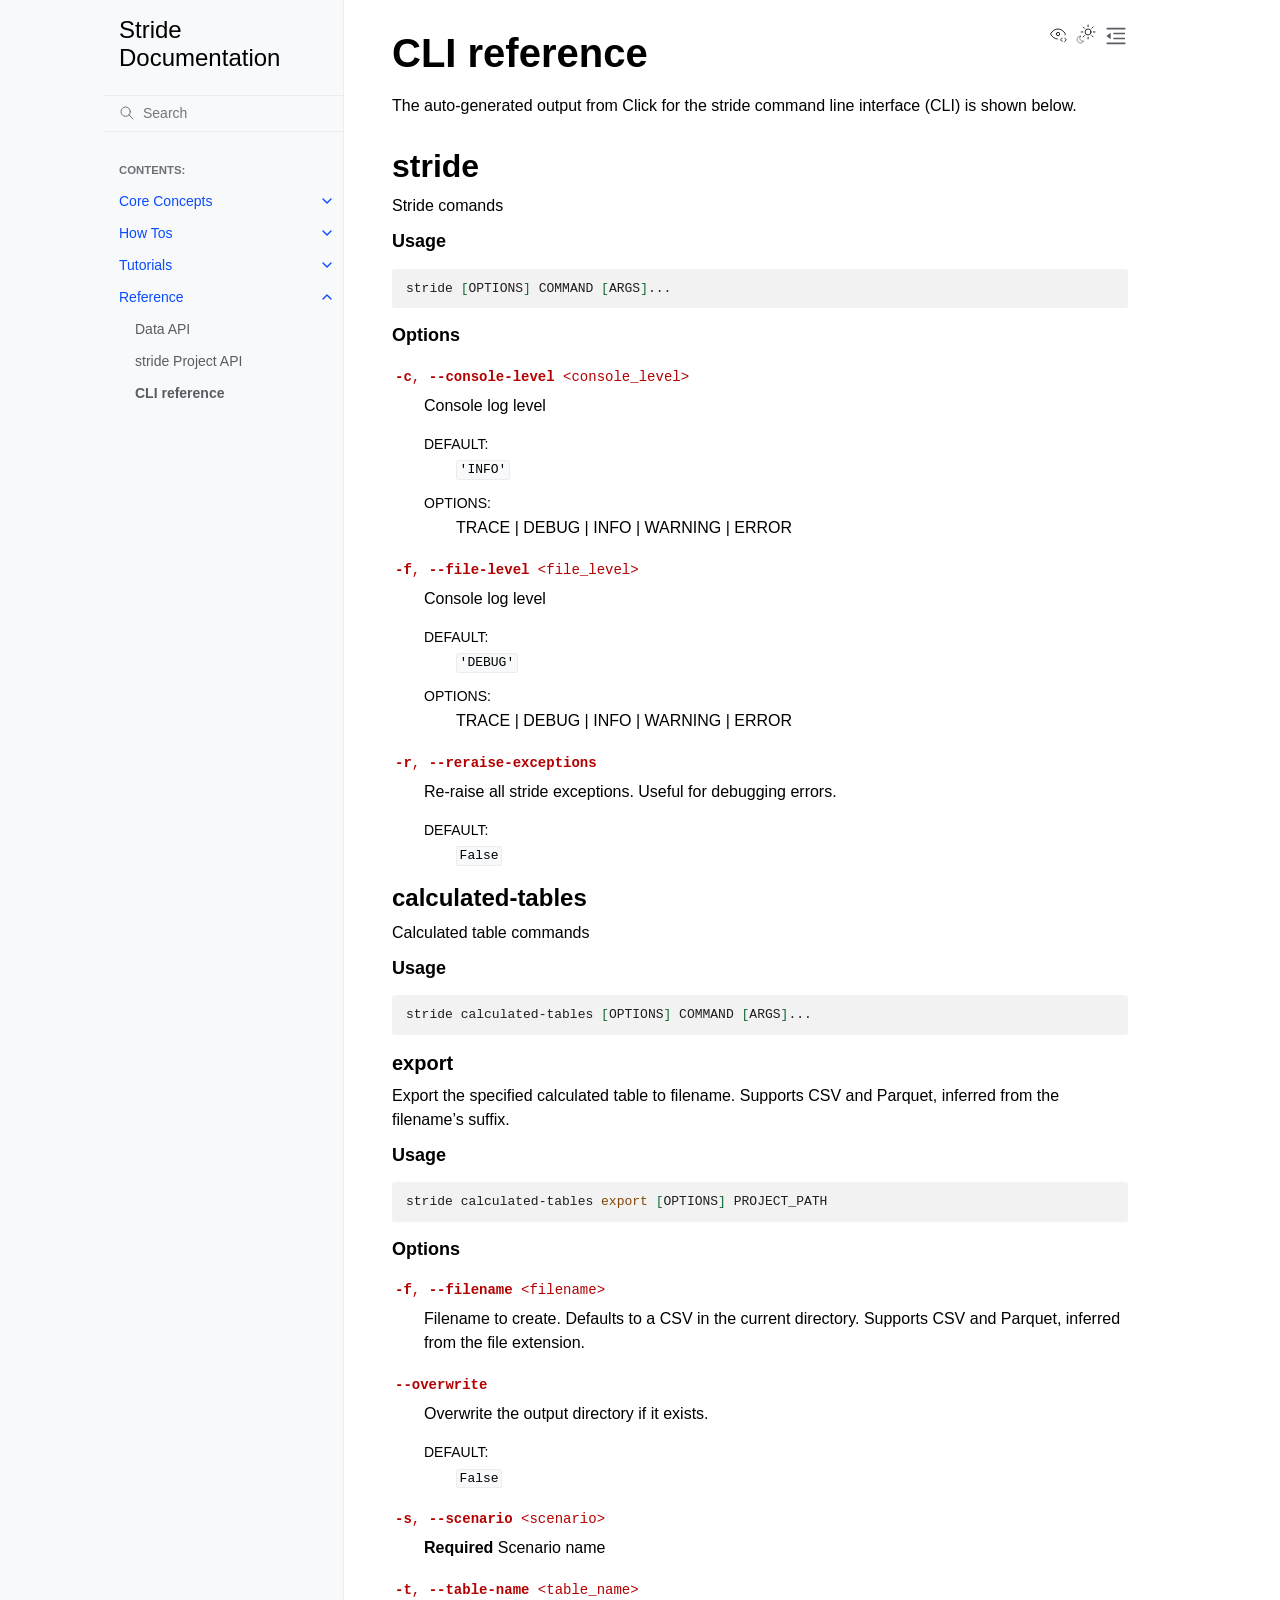
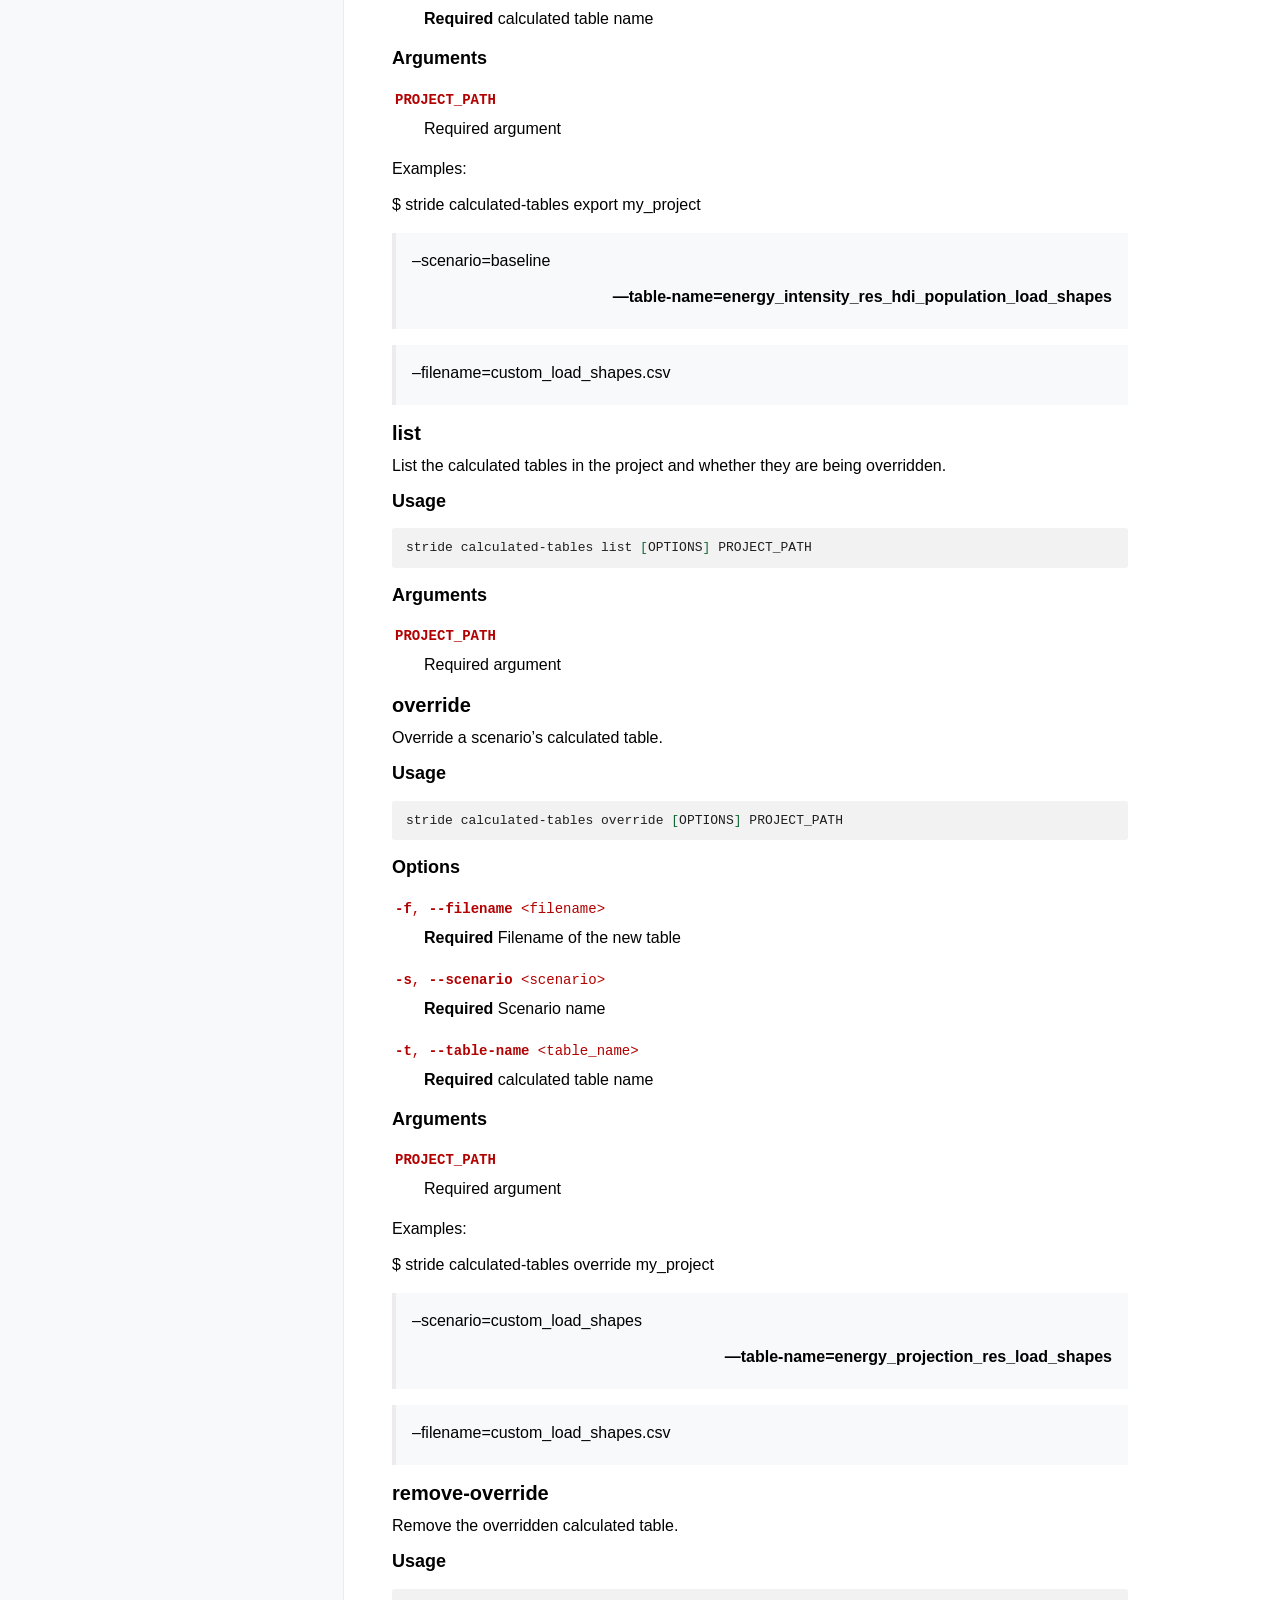
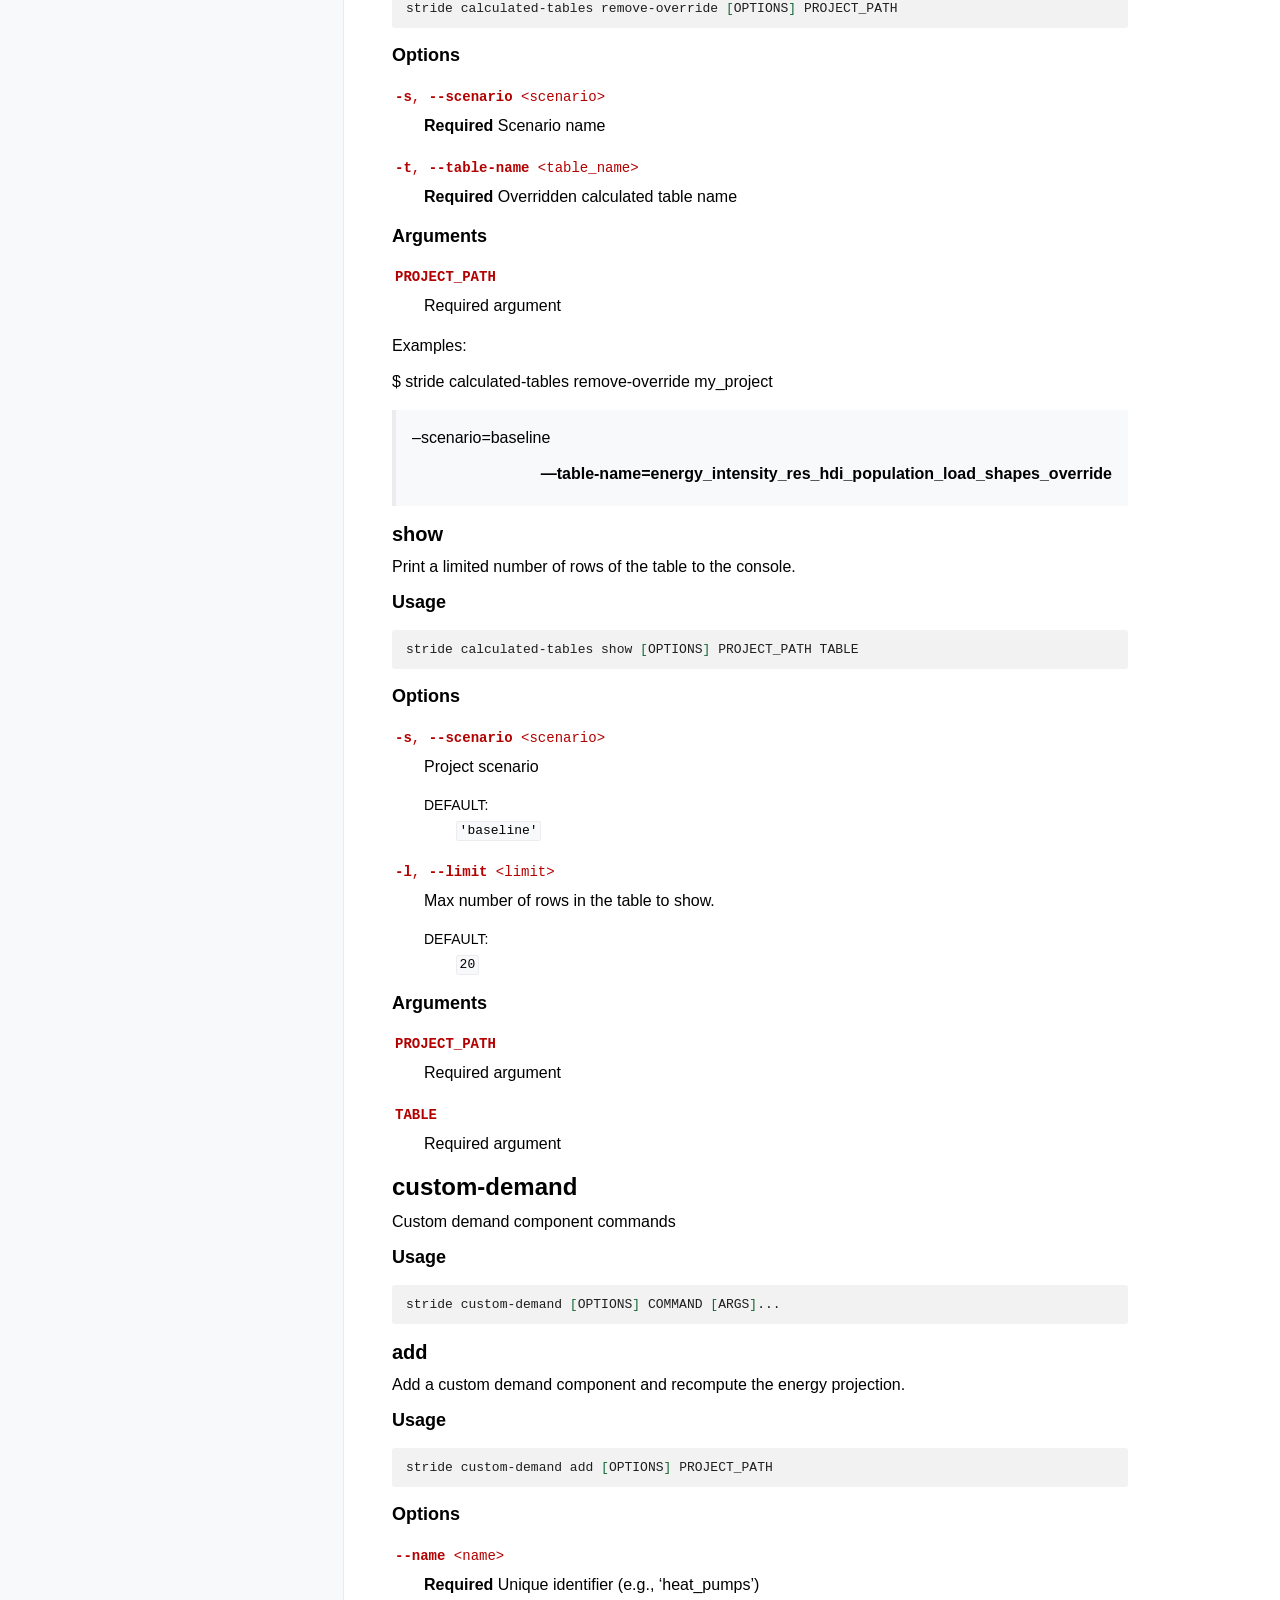
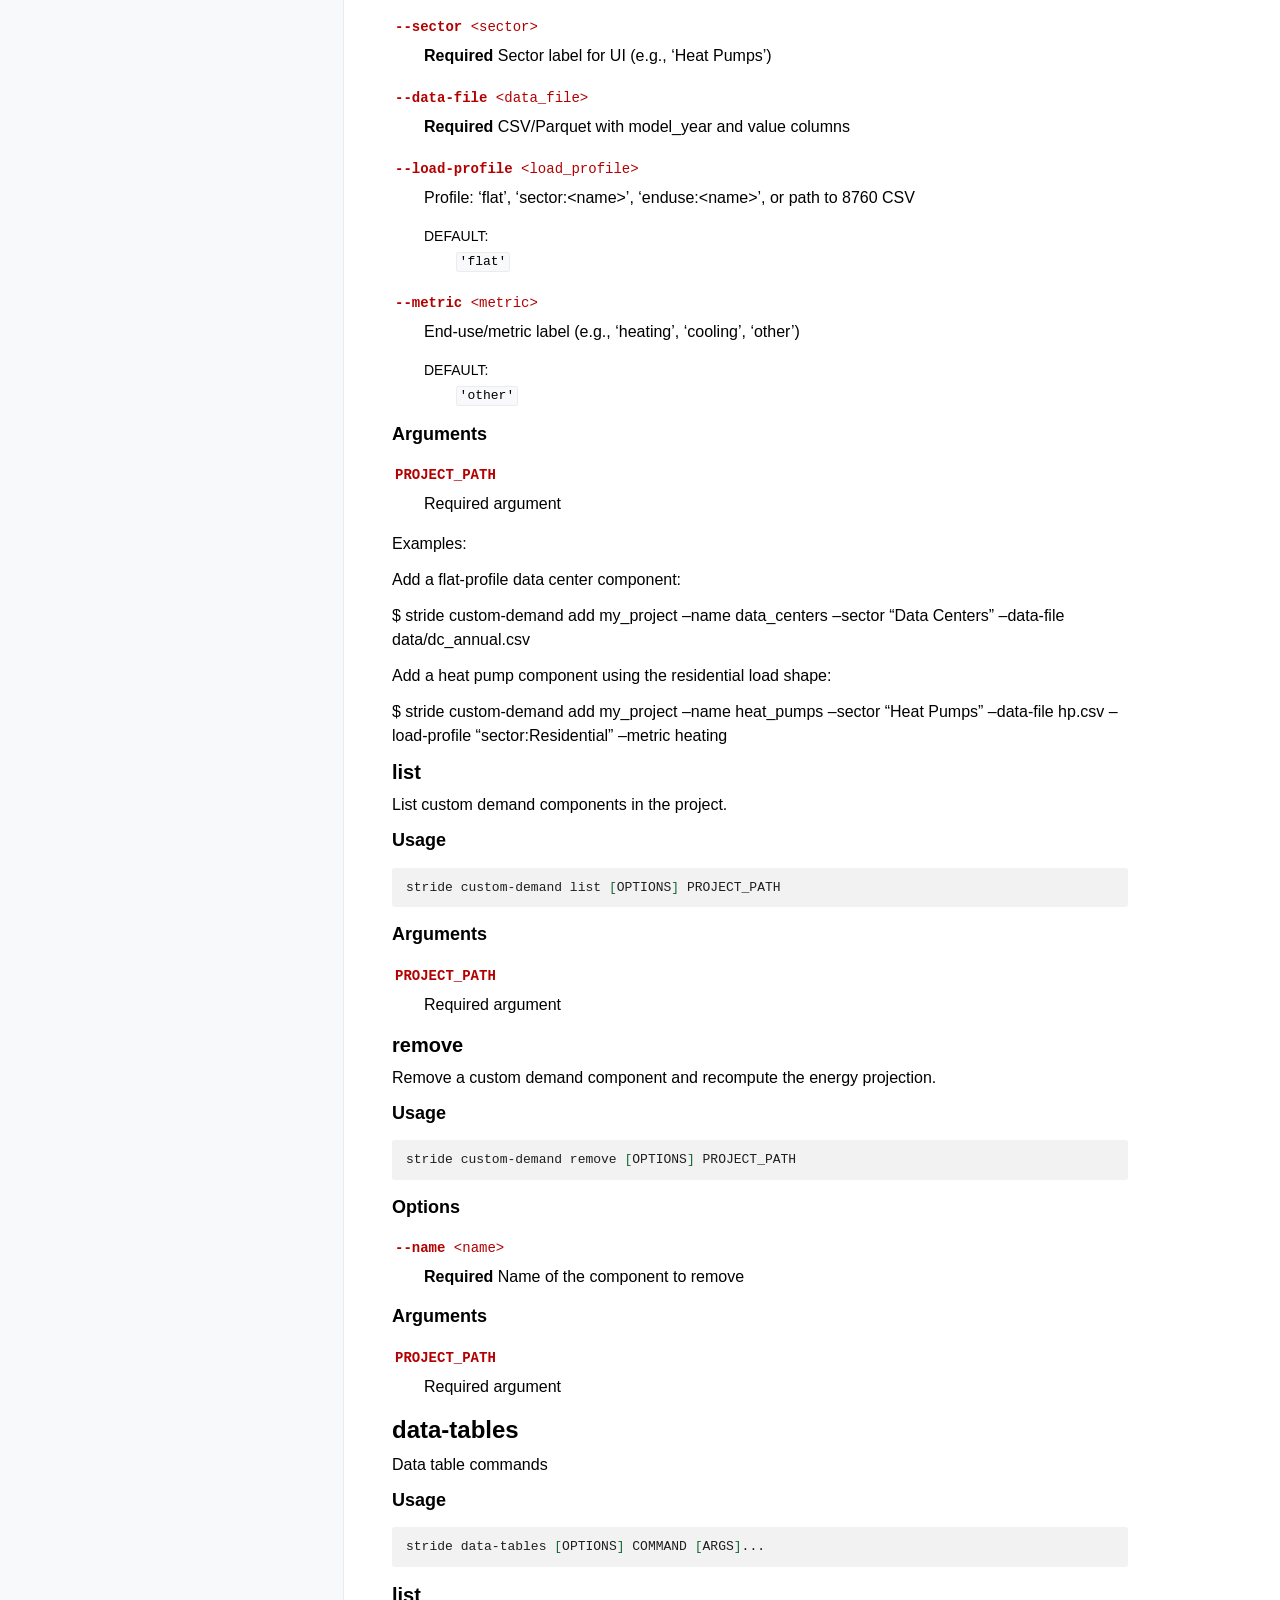
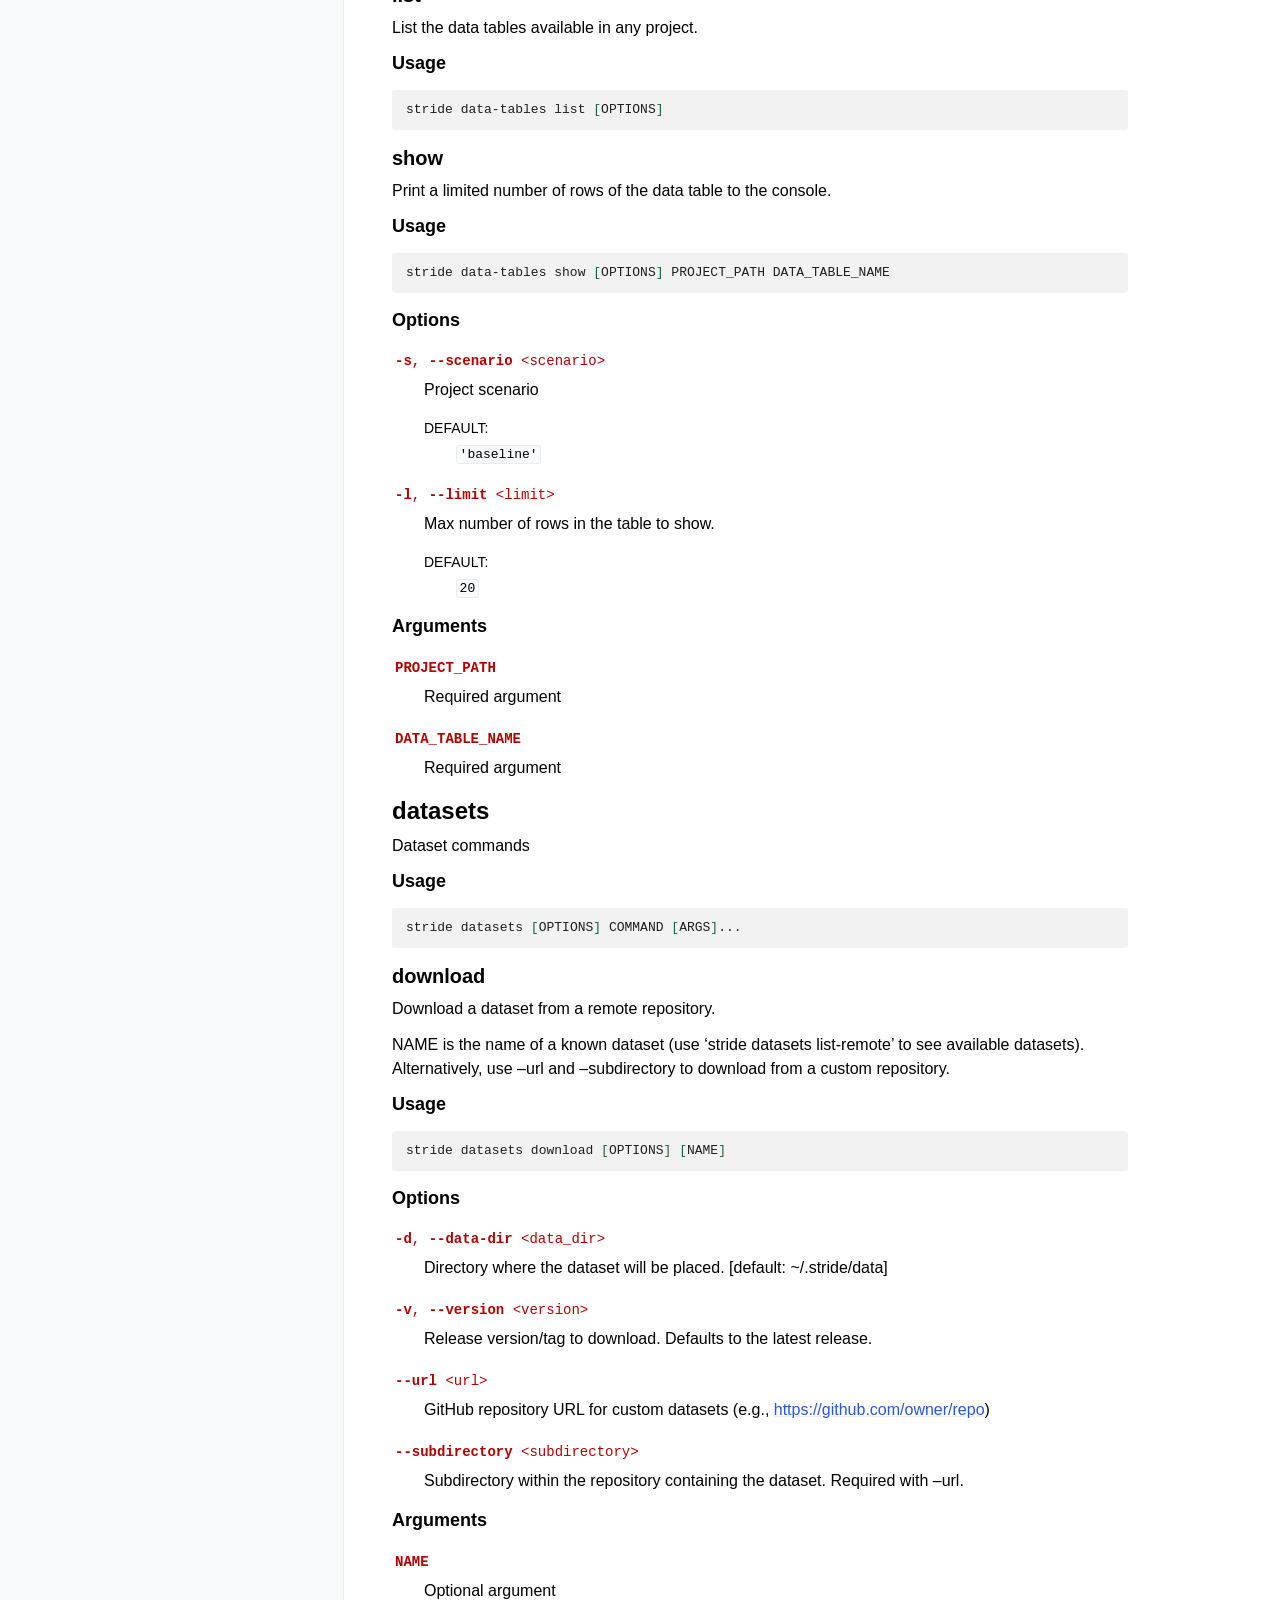
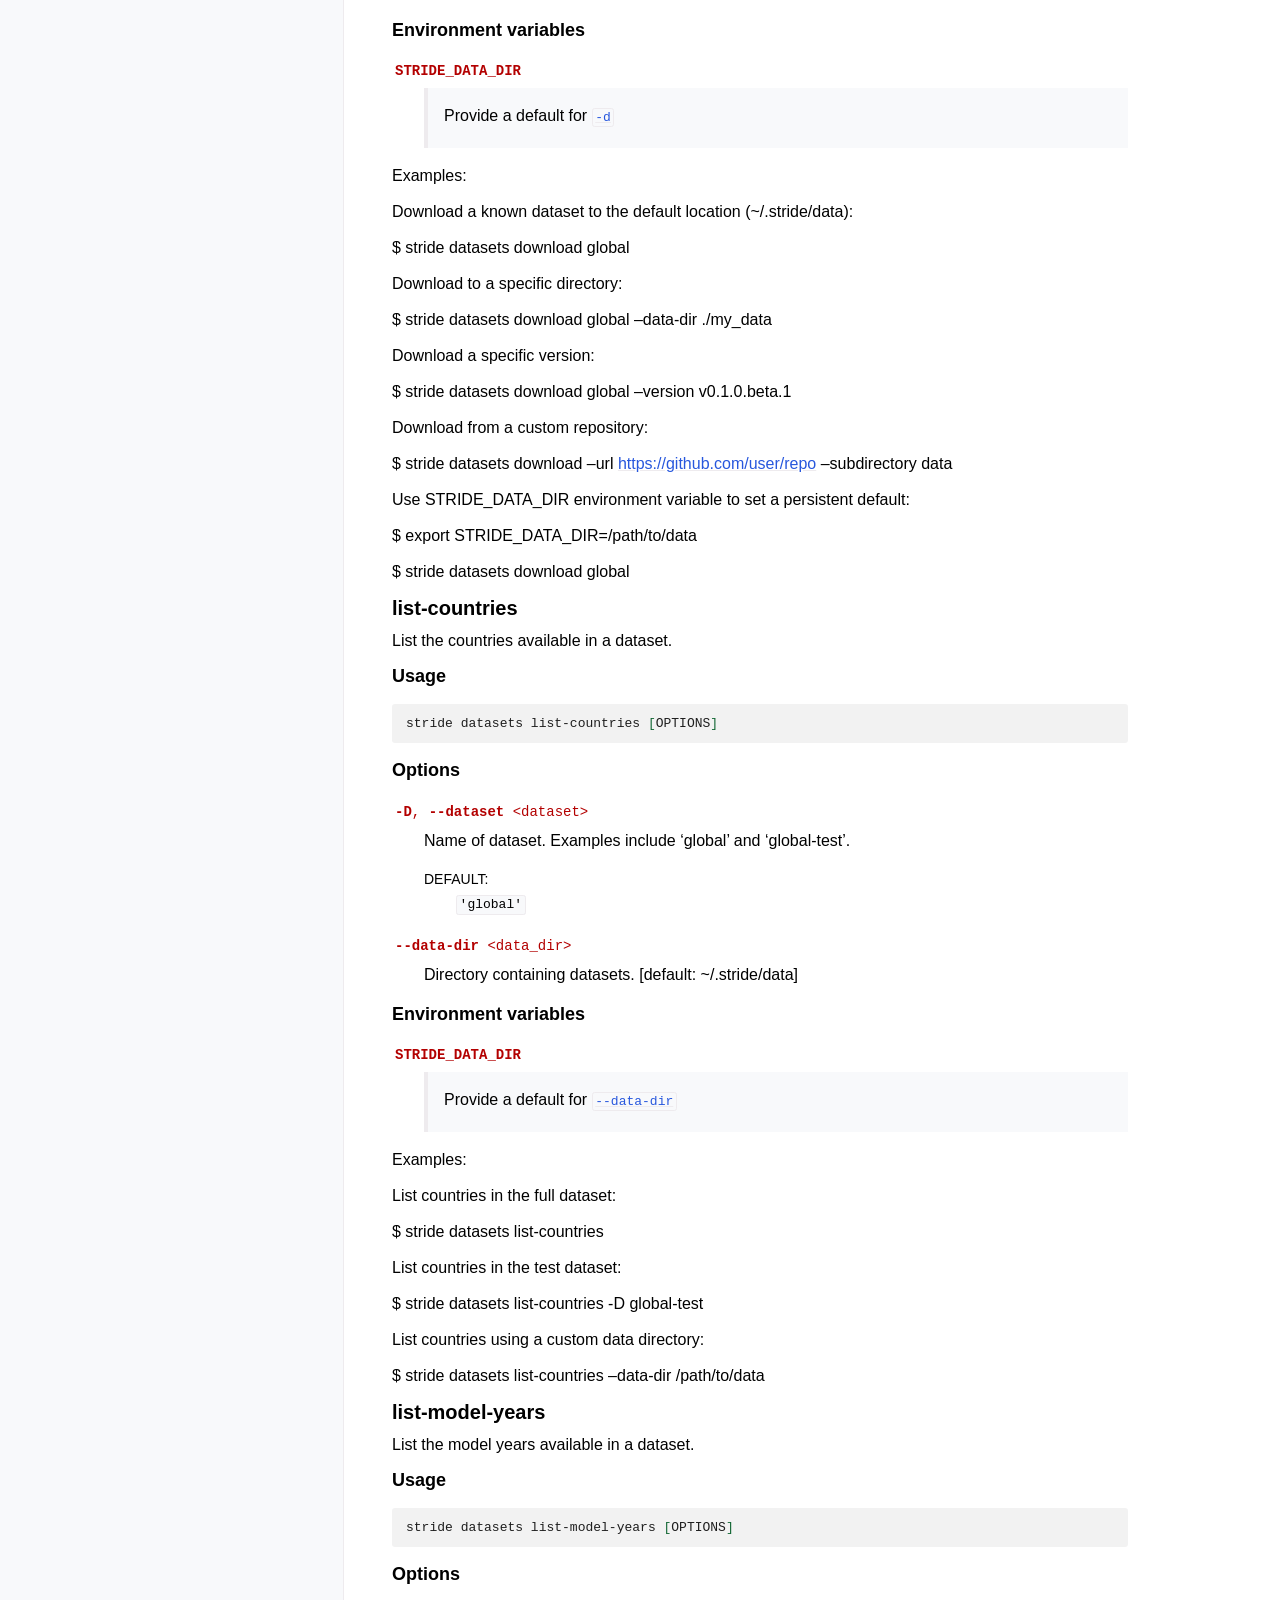
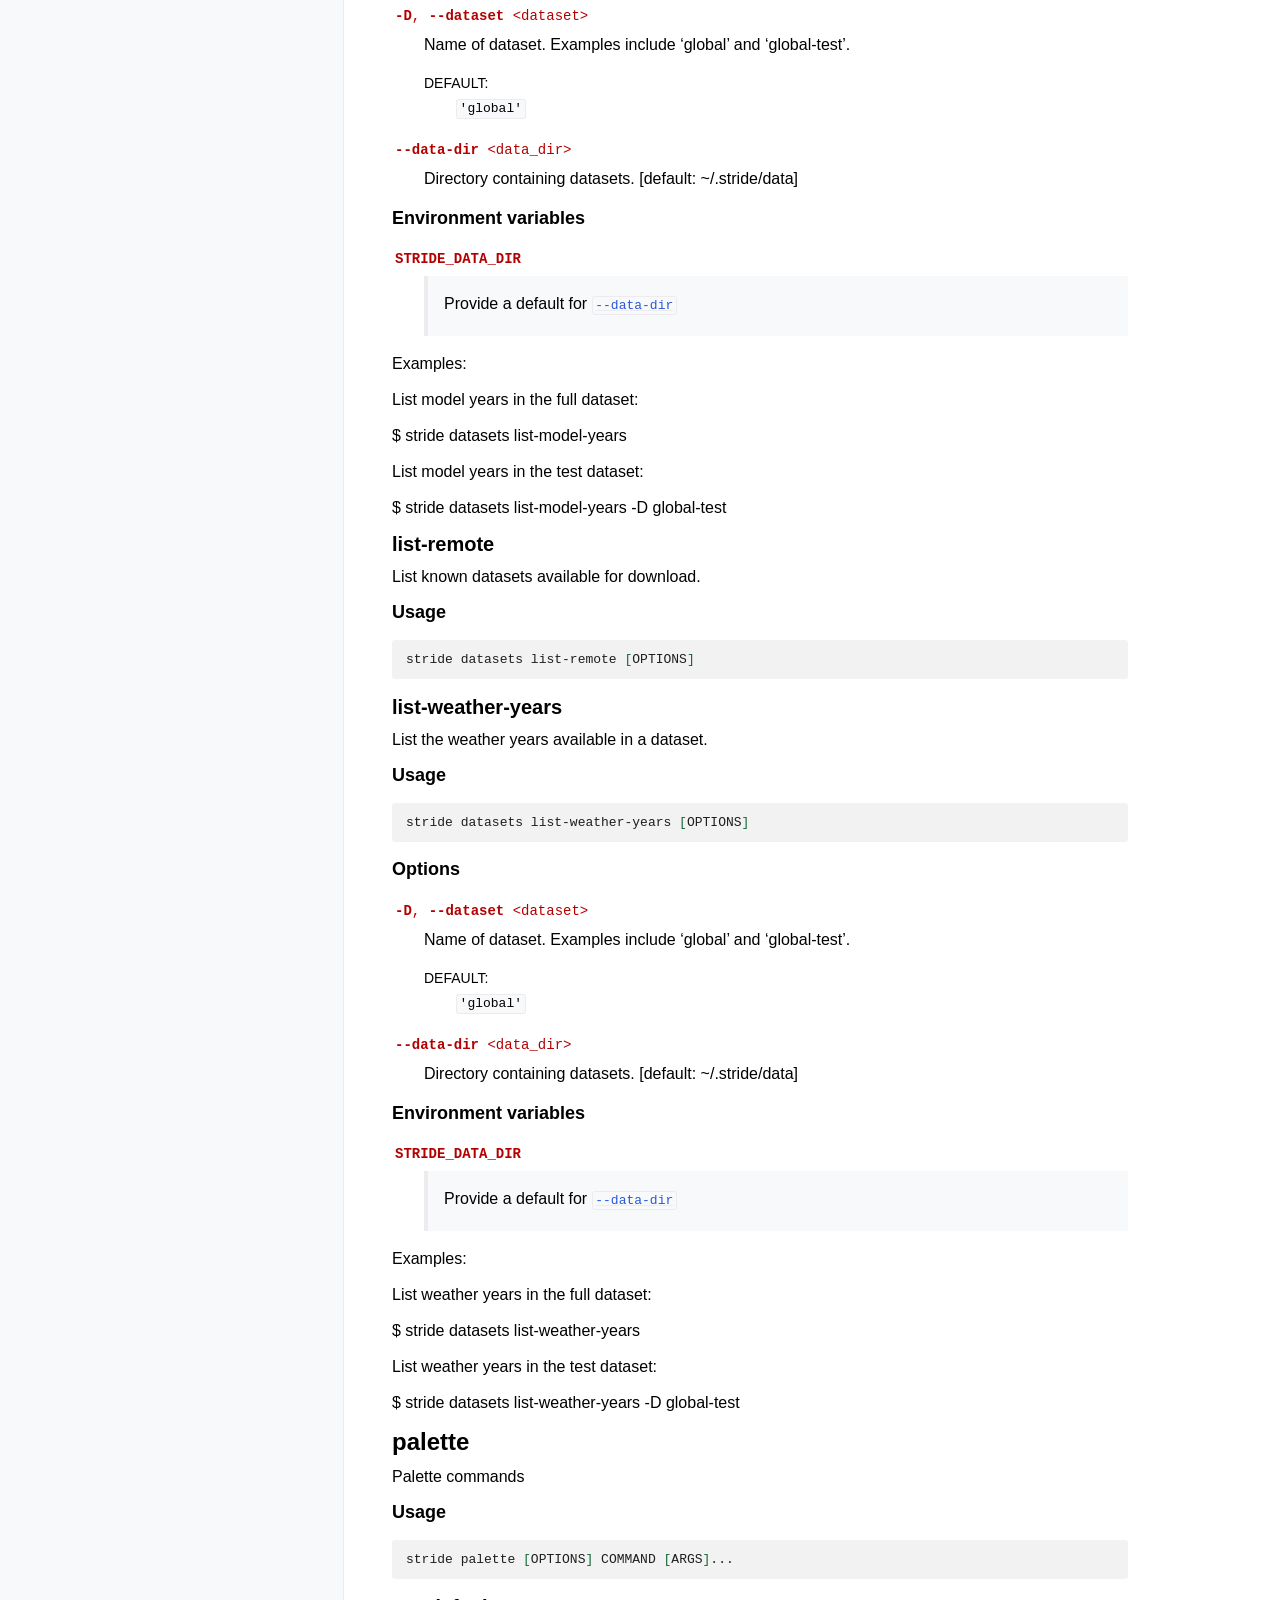
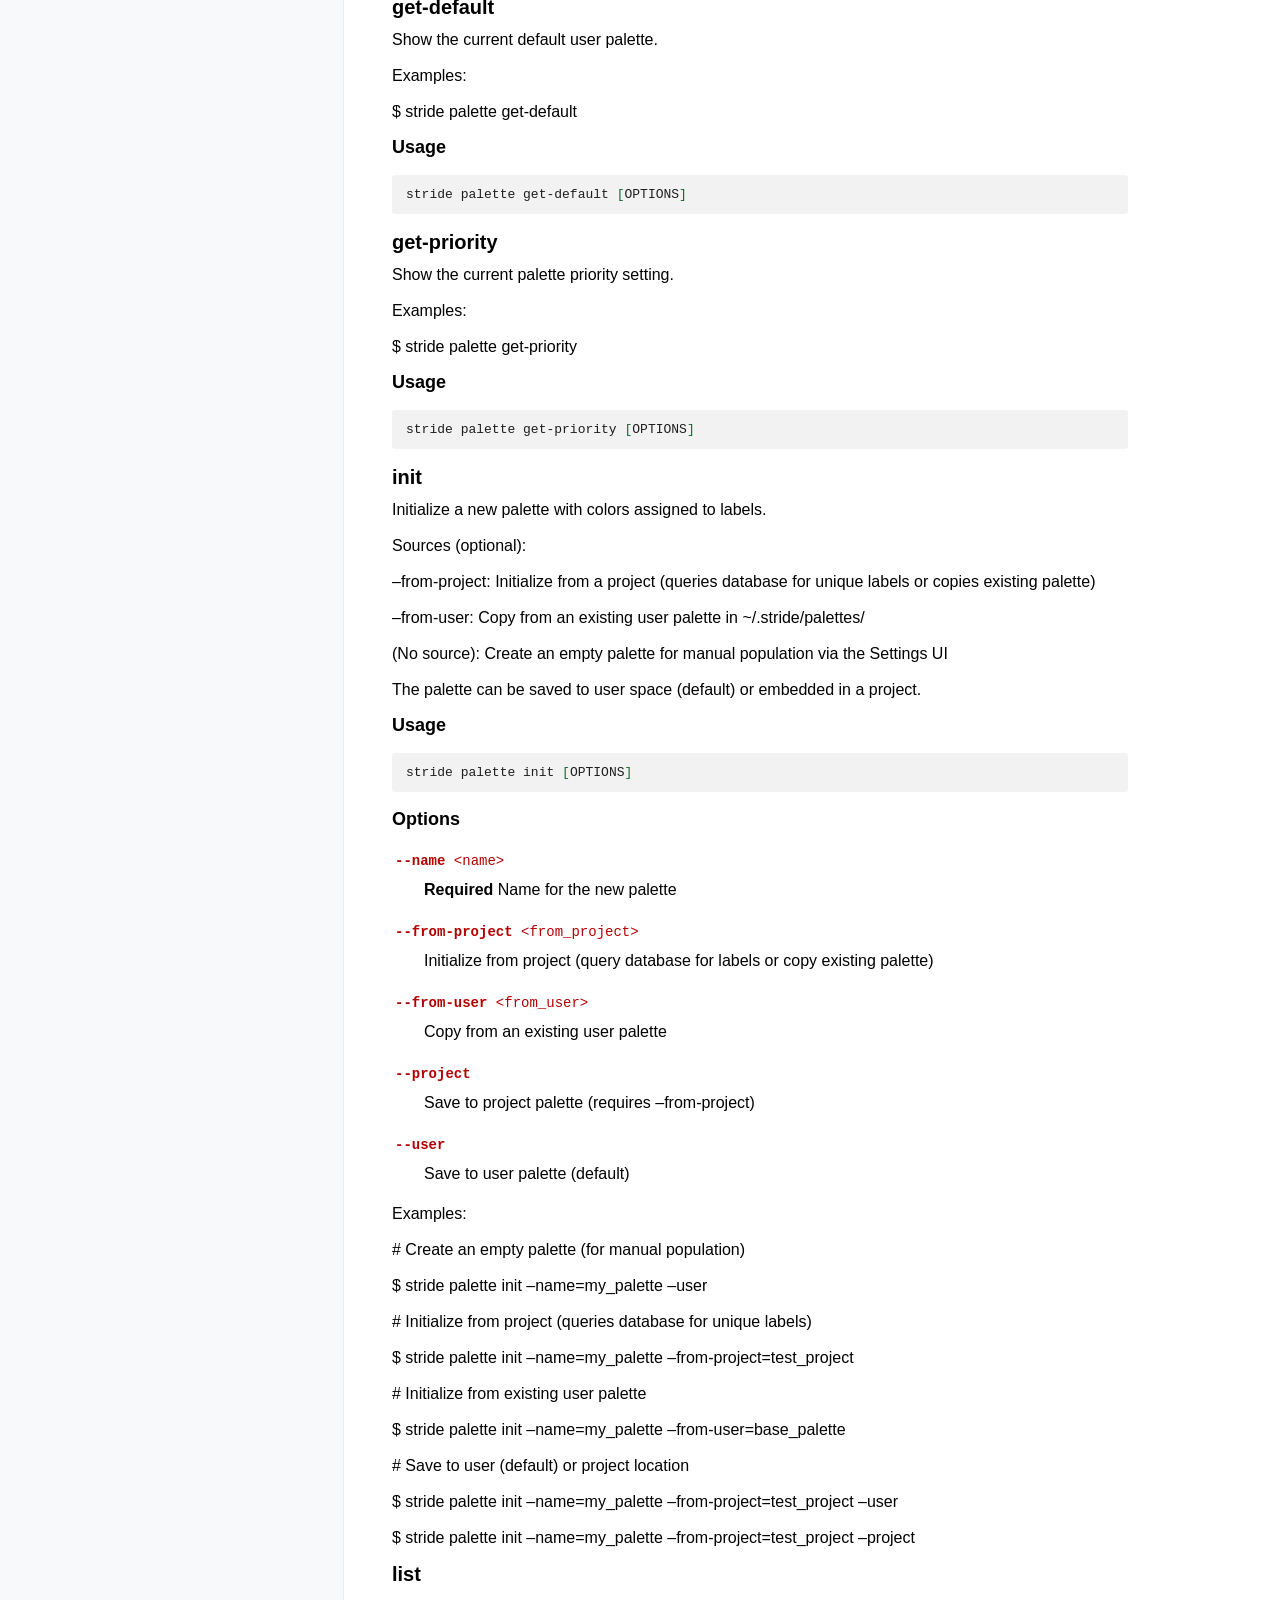
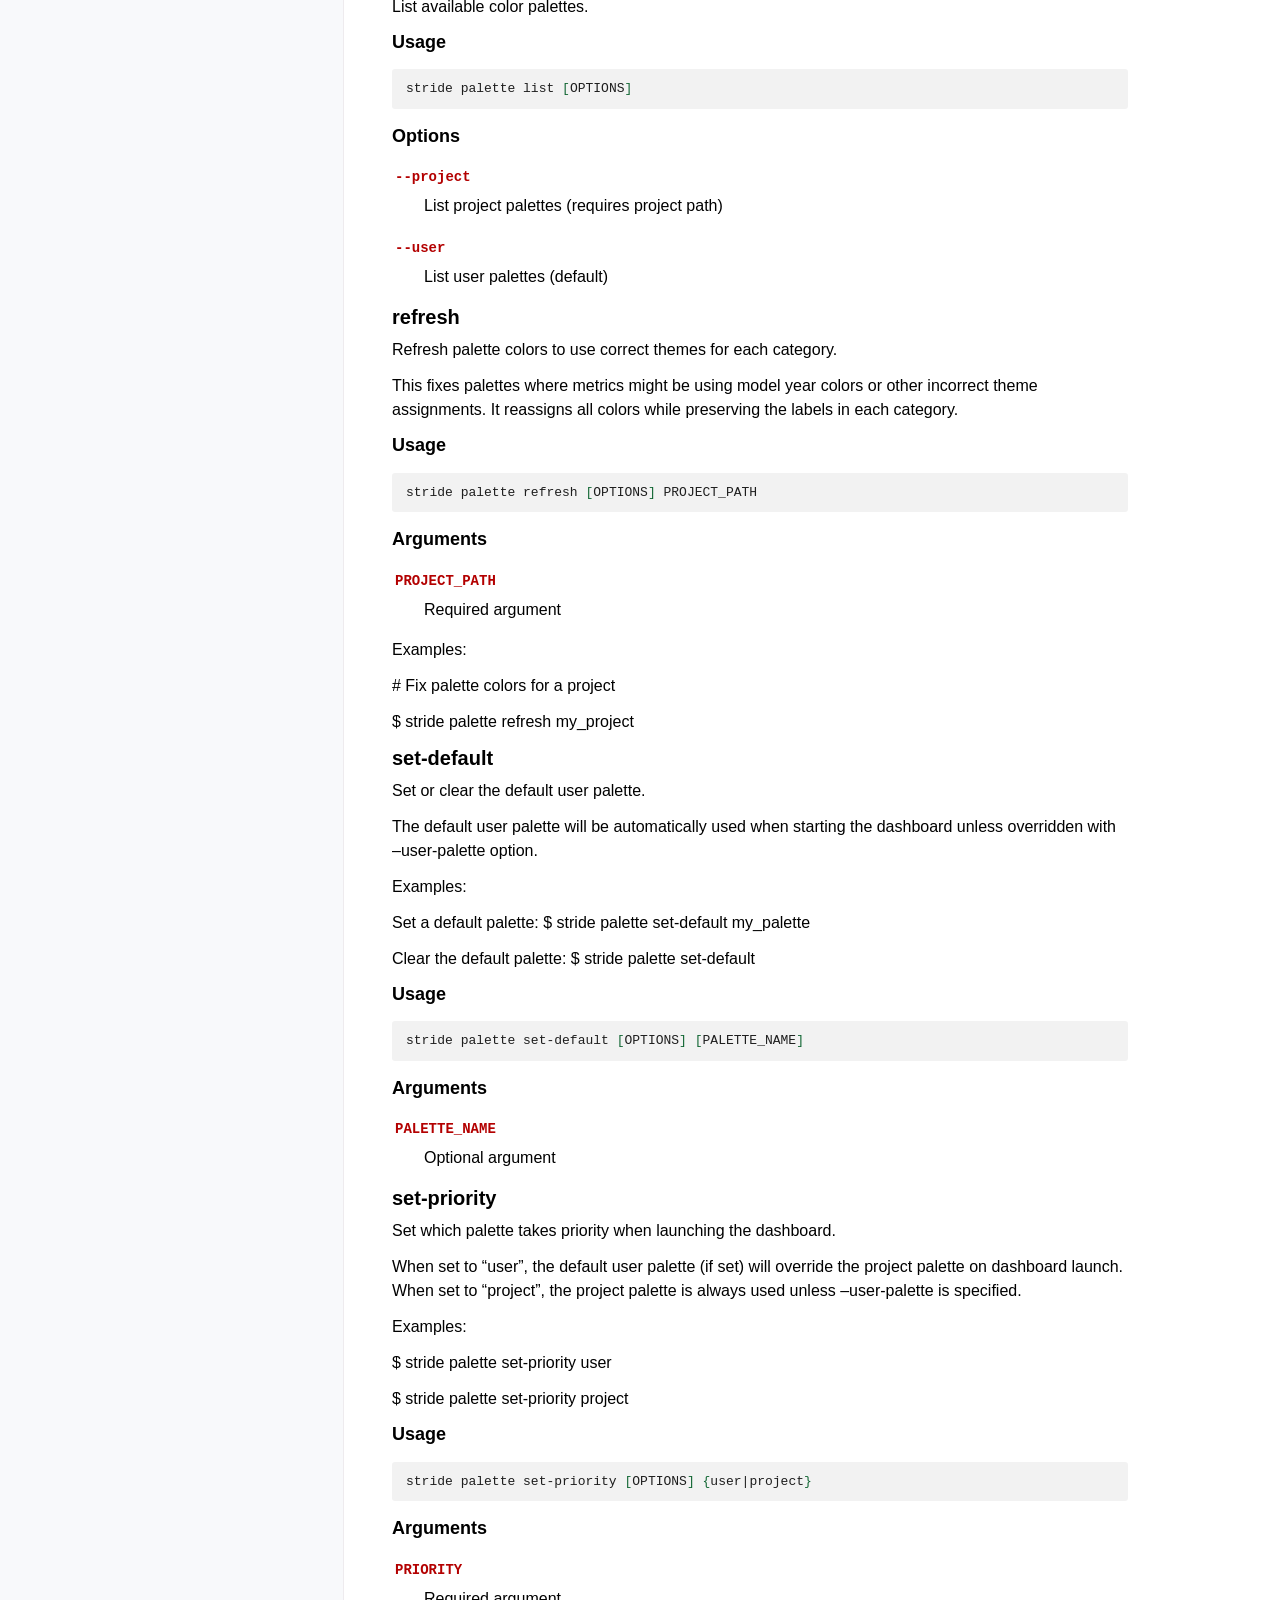
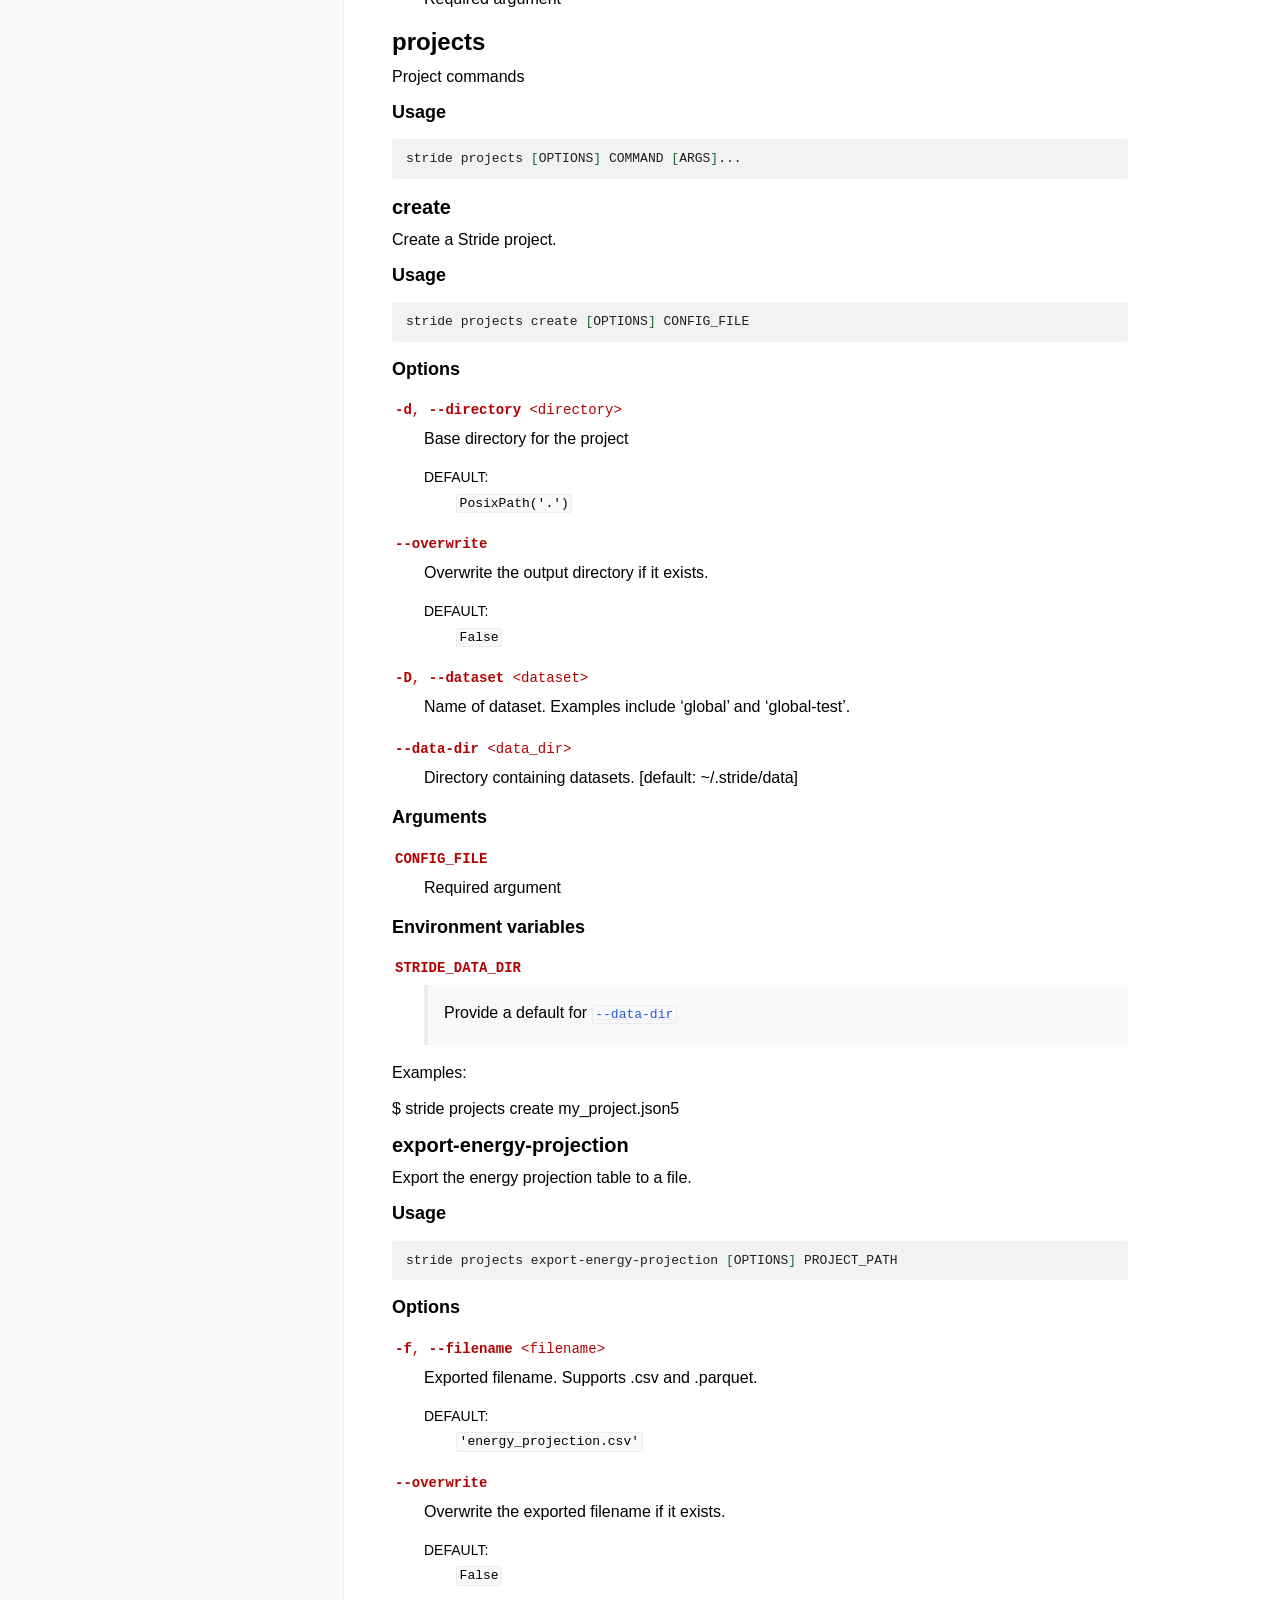
==== commit 49687dbe: "Merge pull request #5 from equinor/archive_input archive input for reproducibility" ====
--- a/reference/cli_reference.html
+++ b/reference/cli_reference.html
@@ -513,6 +513,112 @@
 
 </section>
 </section>
+<section id="stride-custom-demand">
+<h3>custom-demand<a class="headerlink" href="#stride-custom-demand" title="Link to this heading">¶</a></h3>
+<p>Custom demand component commands</p>
+<p class="rubric">Usage</p>
+<div class="highlight-shell notranslate"><div class="highlight"><pre><span></span>stride<span class="w"> </span>custom-demand<span class="w"> </span><span class="o">[</span>OPTIONS<span class="o">]</span><span class="w"> </span>COMMAND<span class="w"> </span><span class="o">[</span>ARGS<span class="o">]</span>...
+</pre></div>
+</div>
+<section id="stride-custom-demand-add">
+<h4>add<a class="headerlink" href="#stride-custom-demand-add" title="Link to this heading">¶</a></h4>
+<p>Add a custom demand component and recompute the energy projection.</p>
+<p class="rubric">Usage</p>
+<div class="highlight-shell notranslate"><div class="highlight"><pre><span></span>stride<span class="w"> </span>custom-demand<span class="w"> </span>add<span class="w"> </span><span class="o">[</span>OPTIONS<span class="o">]</span><span class="w"> </span>PROJECT_PATH
+</pre></div>
+</div>
+<p class="rubric">Options</p>
+<dl class="std option">
+<dt class="sig sig-object std" id="cmdoption-stride-custom-demand-add-name">
+<span class="sig-name descname"><span class="pre">--name</span></span><span class="sig-prename descclassname"> <span class="pre">&lt;name&gt;</span></span><a class="headerlink" href="#cmdoption-stride-custom-demand-add-name" title="Link to this definition">¶</a></dt>
+<dd><p><strong>Required</strong> Unique identifier (e.g., ‘heat_pumps’)</p>
+</dd></dl>
+
+<dl class="std option">
+<dt class="sig sig-object std" id="cmdoption-stride-custom-demand-add-sector">
+<span class="sig-name descname"><span class="pre">--sector</span></span><span class="sig-prename descclassname"> <span class="pre">&lt;sector&gt;</span></span><a class="headerlink" href="#cmdoption-stride-custom-demand-add-sector" title="Link to this definition">¶</a></dt>
+<dd><p><strong>Required</strong> Sector label for UI (e.g., ‘Heat Pumps’)</p>
+</dd></dl>
+
+<dl class="std option">
+<dt class="sig sig-object std" id="cmdoption-stride-custom-demand-add-data-file">
+<span class="sig-name descname"><span class="pre">--data-file</span></span><span class="sig-prename descclassname"> <span class="pre">&lt;data_file&gt;</span></span><a class="headerlink" href="#cmdoption-stride-custom-demand-add-data-file" title="Link to this definition">¶</a></dt>
+<dd><p><strong>Required</strong> CSV/Parquet with model_year and value columns</p>
+</dd></dl>
+
+<dl class="std option">
+<dt class="sig sig-object std" id="cmdoption-stride-custom-demand-add-load-profile">
+<span class="sig-name descname"><span class="pre">--load-profile</span></span><span class="sig-prename descclassname"> <span class="pre">&lt;load_profile&gt;</span></span><a class="headerlink" href="#cmdoption-stride-custom-demand-add-load-profile" title="Link to this definition">¶</a></dt>
+<dd><p>Profile: ‘flat’, ‘sector:&lt;name&gt;’, ‘enduse:&lt;name&gt;’, or path to 8760 CSV</p>
+<dl class="field-list simple">
+<dt class="field-odd">Default<span class="colon">:</span></dt>
+<dd class="field-odd"><p><code class="docutils literal notranslate"><span class="pre">'flat'</span></code></p>
+</dd>
+</dl>
+</dd></dl>
+
+<dl class="std option">
+<dt class="sig sig-object std" id="cmdoption-stride-custom-demand-add-metric">
+<span class="sig-name descname"><span class="pre">--metric</span></span><span class="sig-prename descclassname"> <span class="pre">&lt;metric&gt;</span></span><a class="headerlink" href="#cmdoption-stride-custom-demand-add-metric" title="Link to this definition">¶</a></dt>
+<dd><p>End-use/metric label (e.g., ‘heating’, ‘cooling’, ‘other’)</p>
+<dl class="field-list simple">
+<dt class="field-odd">Default<span class="colon">:</span></dt>
+<dd class="field-odd"><p><code class="docutils literal notranslate"><span class="pre">'other'</span></code></p>
+</dd>
+</dl>
+</dd></dl>
+
+<p class="rubric">Arguments</p>
+<dl class="std option">
+<dt class="sig sig-object std" id="cmdoption-stride-custom-demand-add-arg-PROJECT_PATH">
+<span class="sig-name descname"><span class="pre">PROJECT_PATH</span></span><span class="sig-prename descclassname"></span><a class="headerlink" href="#cmdoption-stride-custom-demand-add-arg-PROJECT_PATH" title="Link to this definition">¶</a></dt>
+<dd><p>Required argument</p>
+</dd></dl>
+
+<p>Examples:</p>
+<p>Add a flat-profile data center component:</p>
+<p>$ stride custom-demand add my_project –name data_centers –sector “Data Centers” –data-file data/dc_annual.csv</p>
+<p>Add a heat pump component using the residential load shape:</p>
+<p>$ stride custom-demand add my_project –name heat_pumps –sector “Heat Pumps” –data-file hp.csv –load-profile “sector:Residential” –metric heating</p>
+</section>
+<section id="stride-custom-demand-list">
+<h4>list<a class="headerlink" href="#stride-custom-demand-list" title="Link to this heading">¶</a></h4>
+<p>List custom demand components in the project.</p>
+<p class="rubric">Usage</p>
+<div class="highlight-shell notranslate"><div class="highlight"><pre><span></span>stride<span class="w"> </span>custom-demand<span class="w"> </span>list<span class="w"> </span><span class="o">[</span>OPTIONS<span class="o">]</span><span class="w"> </span>PROJECT_PATH
+</pre></div>
+</div>
+<p class="rubric">Arguments</p>
+<dl class="std option">
+<dt class="sig sig-object std" id="cmdoption-stride-custom-demand-list-arg-PROJECT_PATH">
+<span class="sig-name descname"><span class="pre">PROJECT_PATH</span></span><span class="sig-prename descclassname"></span><a class="headerlink" href="#cmdoption-stride-custom-demand-list-arg-PROJECT_PATH" title="Link to this definition">¶</a></dt>
+<dd><p>Required argument</p>
+</dd></dl>
+
+</section>
+<section id="stride-custom-demand-remove">
+<h4>remove<a class="headerlink" href="#stride-custom-demand-remove" title="Link to this heading">¶</a></h4>
+<p>Remove a custom demand component and recompute the energy projection.</p>
+<p class="rubric">Usage</p>
+<div class="highlight-shell notranslate"><div class="highlight"><pre><span></span>stride<span class="w"> </span>custom-demand<span class="w"> </span>remove<span class="w"> </span><span class="o">[</span>OPTIONS<span class="o">]</span><span class="w"> </span>PROJECT_PATH
+</pre></div>
+</div>
+<p class="rubric">Options</p>
+<dl class="std option">
+<dt class="sig sig-object std" id="cmdoption-stride-custom-demand-remove-name">
+<span class="sig-name descname"><span class="pre">--name</span></span><span class="sig-prename descclassname"> <span class="pre">&lt;name&gt;</span></span><a class="headerlink" href="#cmdoption-stride-custom-demand-remove-name" title="Link to this definition">¶</a></dt>
+<dd><p><strong>Required</strong> Name of the component to remove</p>
+</dd></dl>
+
+<p class="rubric">Arguments</p>
+<dl class="std option">
+<dt class="sig sig-object std" id="cmdoption-stride-custom-demand-remove-arg-PROJECT_PATH">
+<span class="sig-name descname"><span class="pre">PROJECT_PATH</span></span><span class="sig-prename descclassname"></span><a class="headerlink" href="#cmdoption-stride-custom-demand-remove-arg-PROJECT_PATH" title="Link to this definition">¶</a></dt>
+<dd><p>Required argument</p>
+</dd></dl>
+
+</section>
+</section>
 <section id="stride-data-tables">
 <h3>data-tables<a class="headerlink" href="#stride-data-tables" title="Link to this heading">¶</a></h3>
 <p>Data table commands</p>
@@ -1261,6 +1367,12 @@
 <li><a class="reference internal" href="#stride-calculated-tables-show">show</a></li>
 </ul>
 </li>
+<li><a class="reference internal" href="#stride-custom-demand">custom-demand</a><ul>
+<li><a class="reference internal" href="#stride-custom-demand-add">add</a></li>
+<li><a class="reference internal" href="#stride-custom-demand-list">list</a></li>
+<li><a class="reference internal" href="#stride-custom-demand-remove">remove</a></li>
+</ul>
+</li>
 <li><a class="reference internal" href="#stride-data-tables">data-tables</a><ul>
 <li><a class="reference internal" href="#stride-data-tables-list">list</a></li>
 <li><a class="reference internal" href="#stride-data-tables-show">show</a></li>
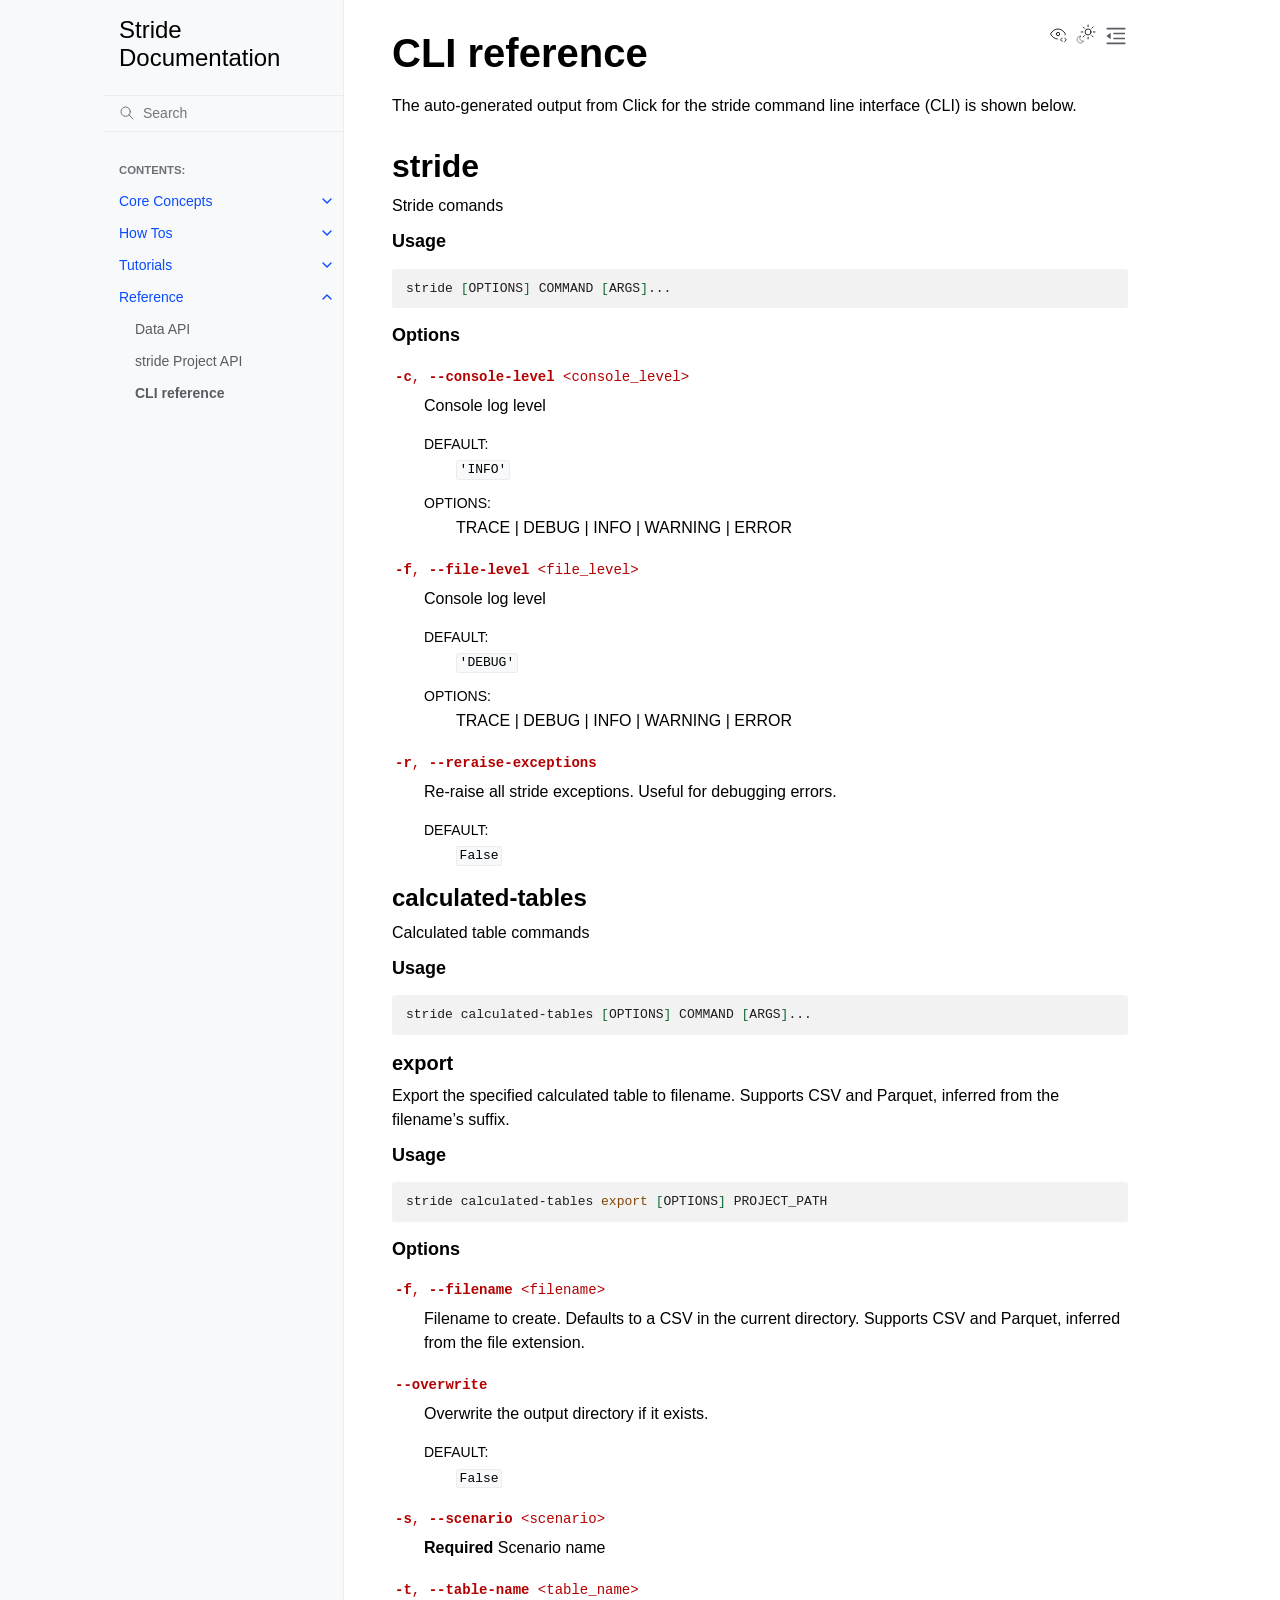
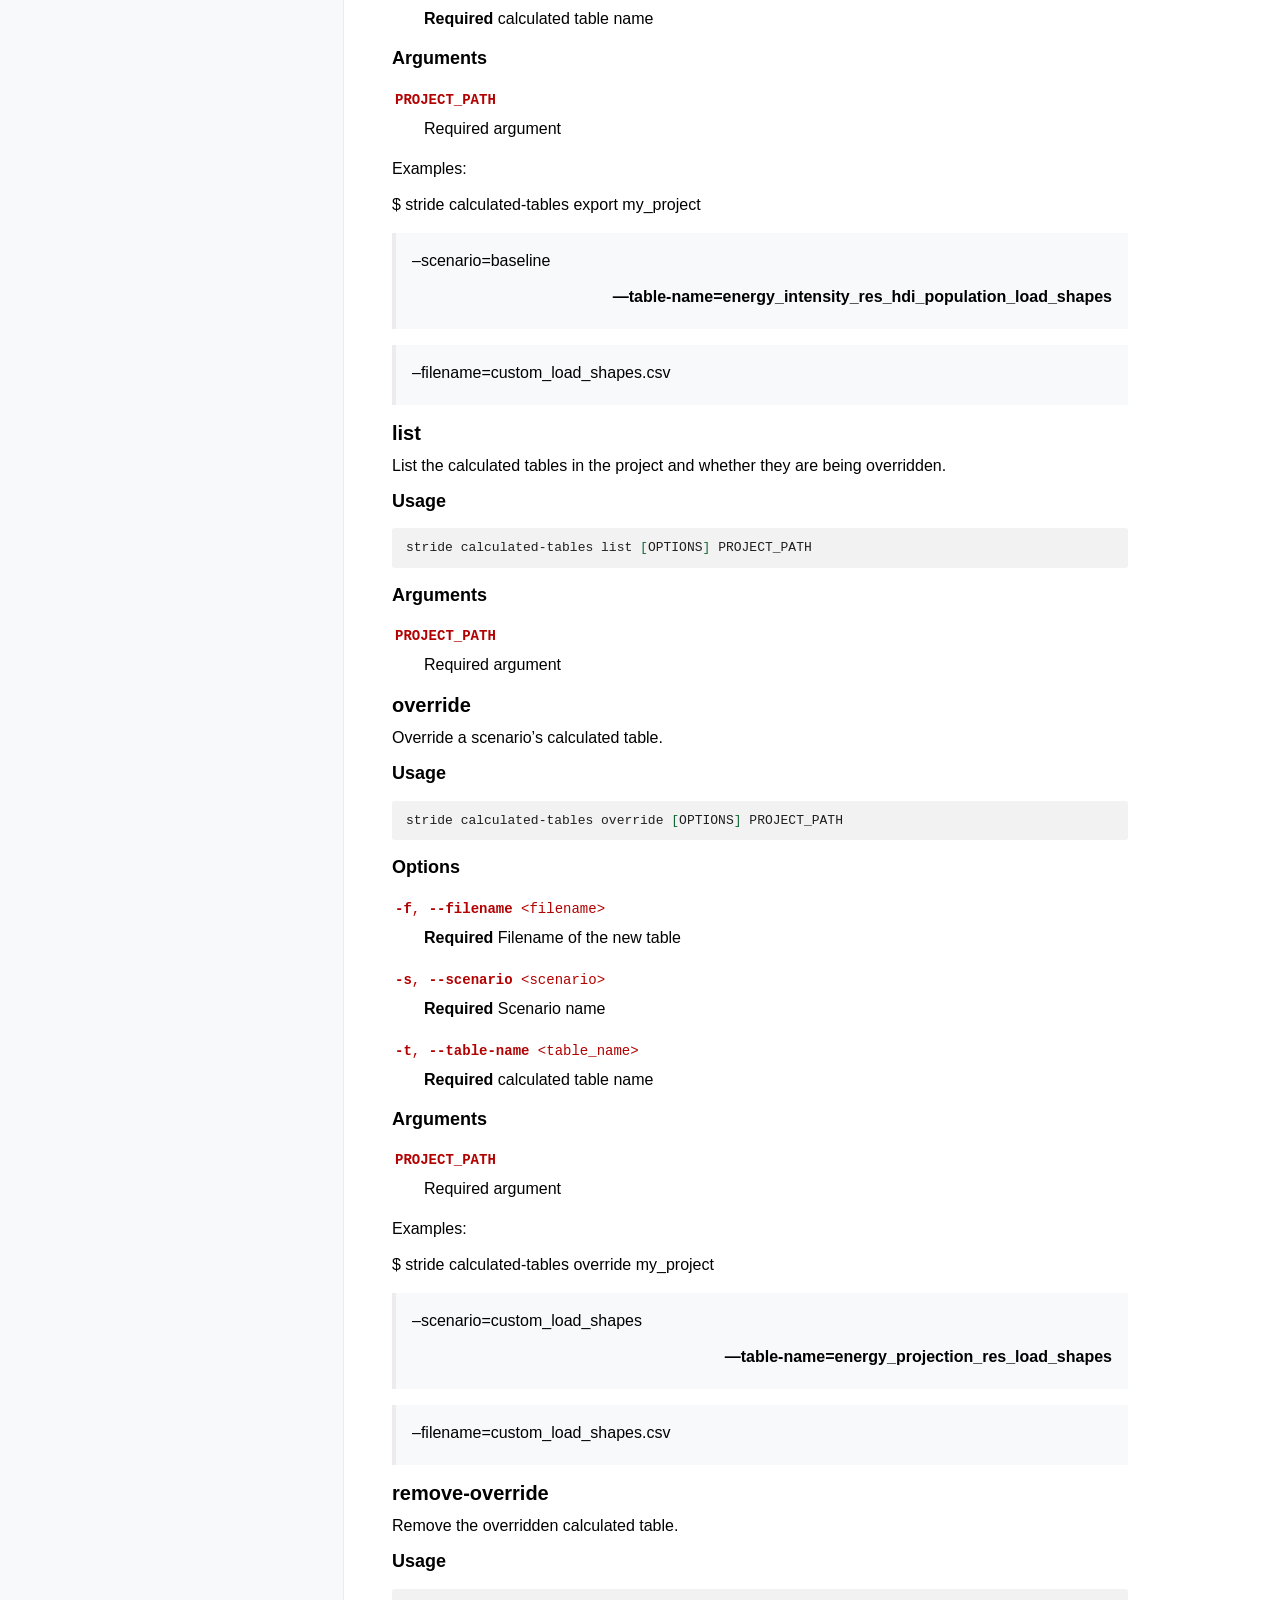
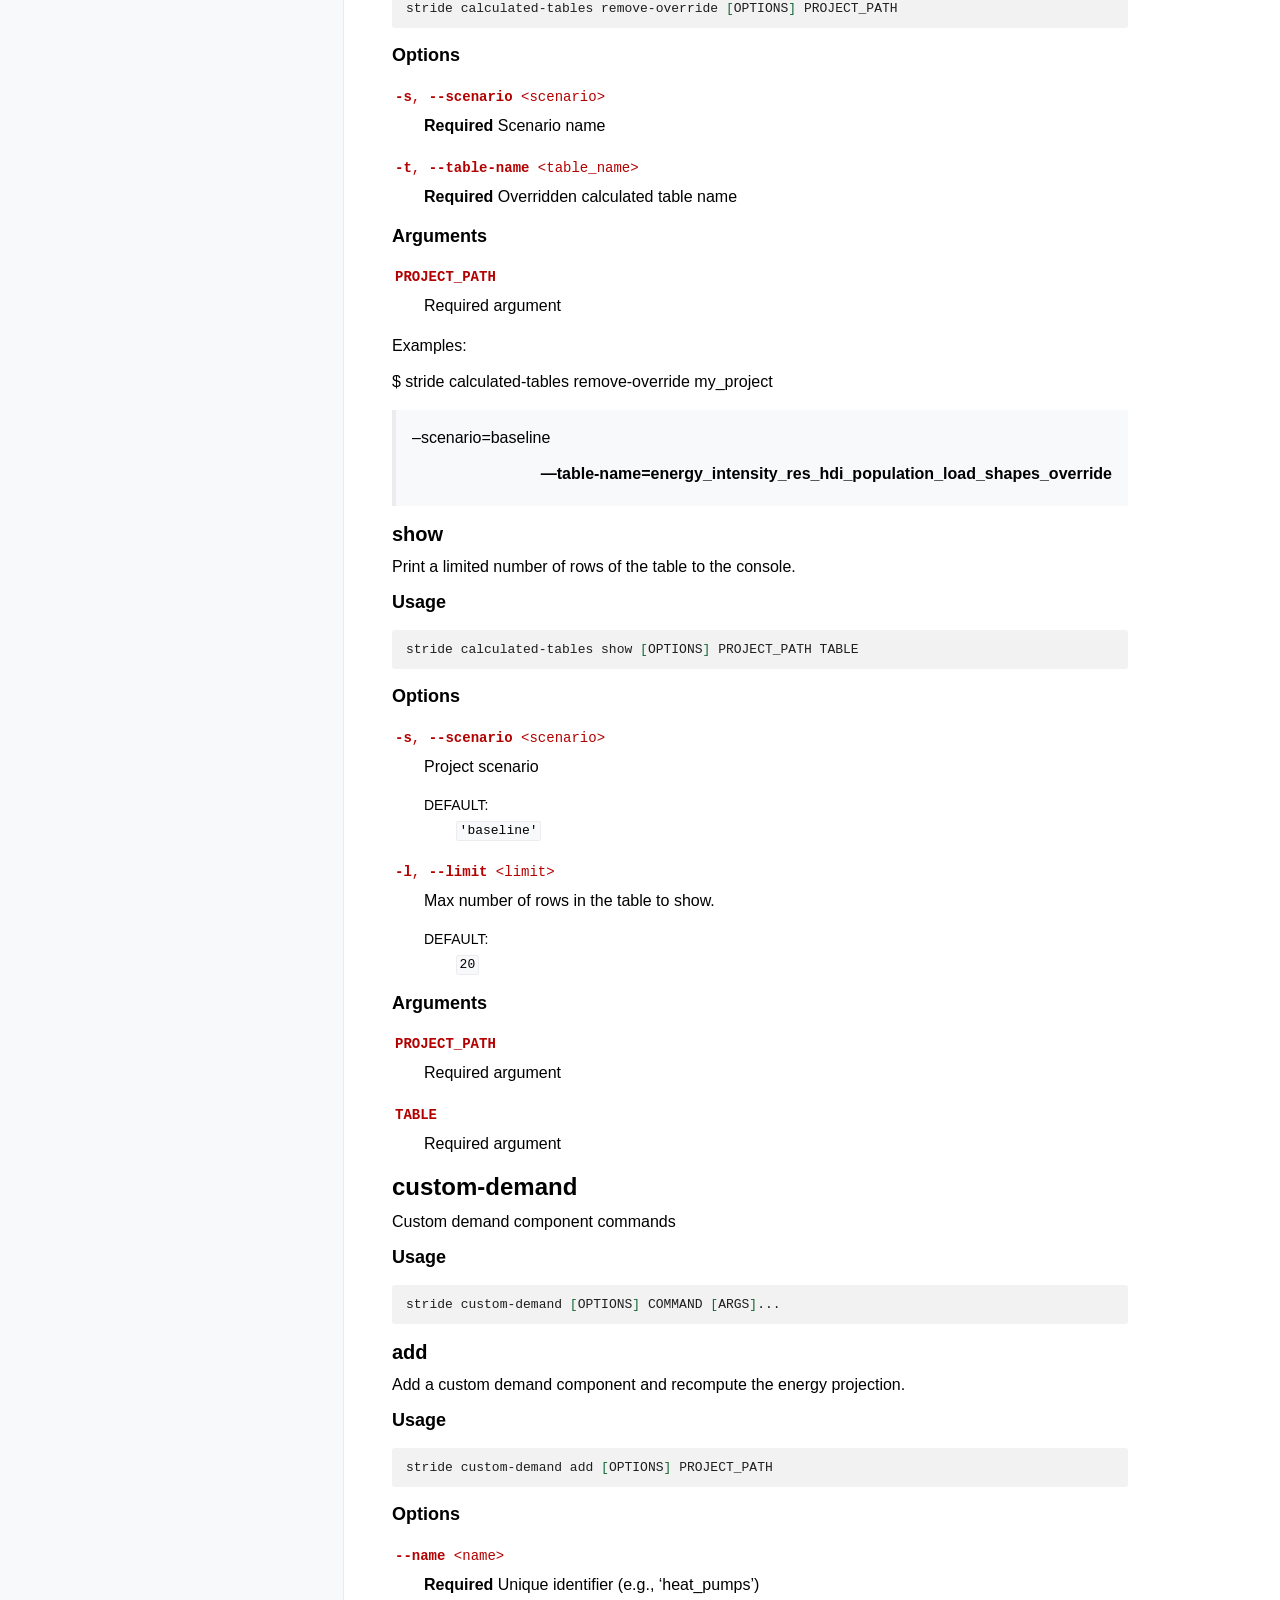
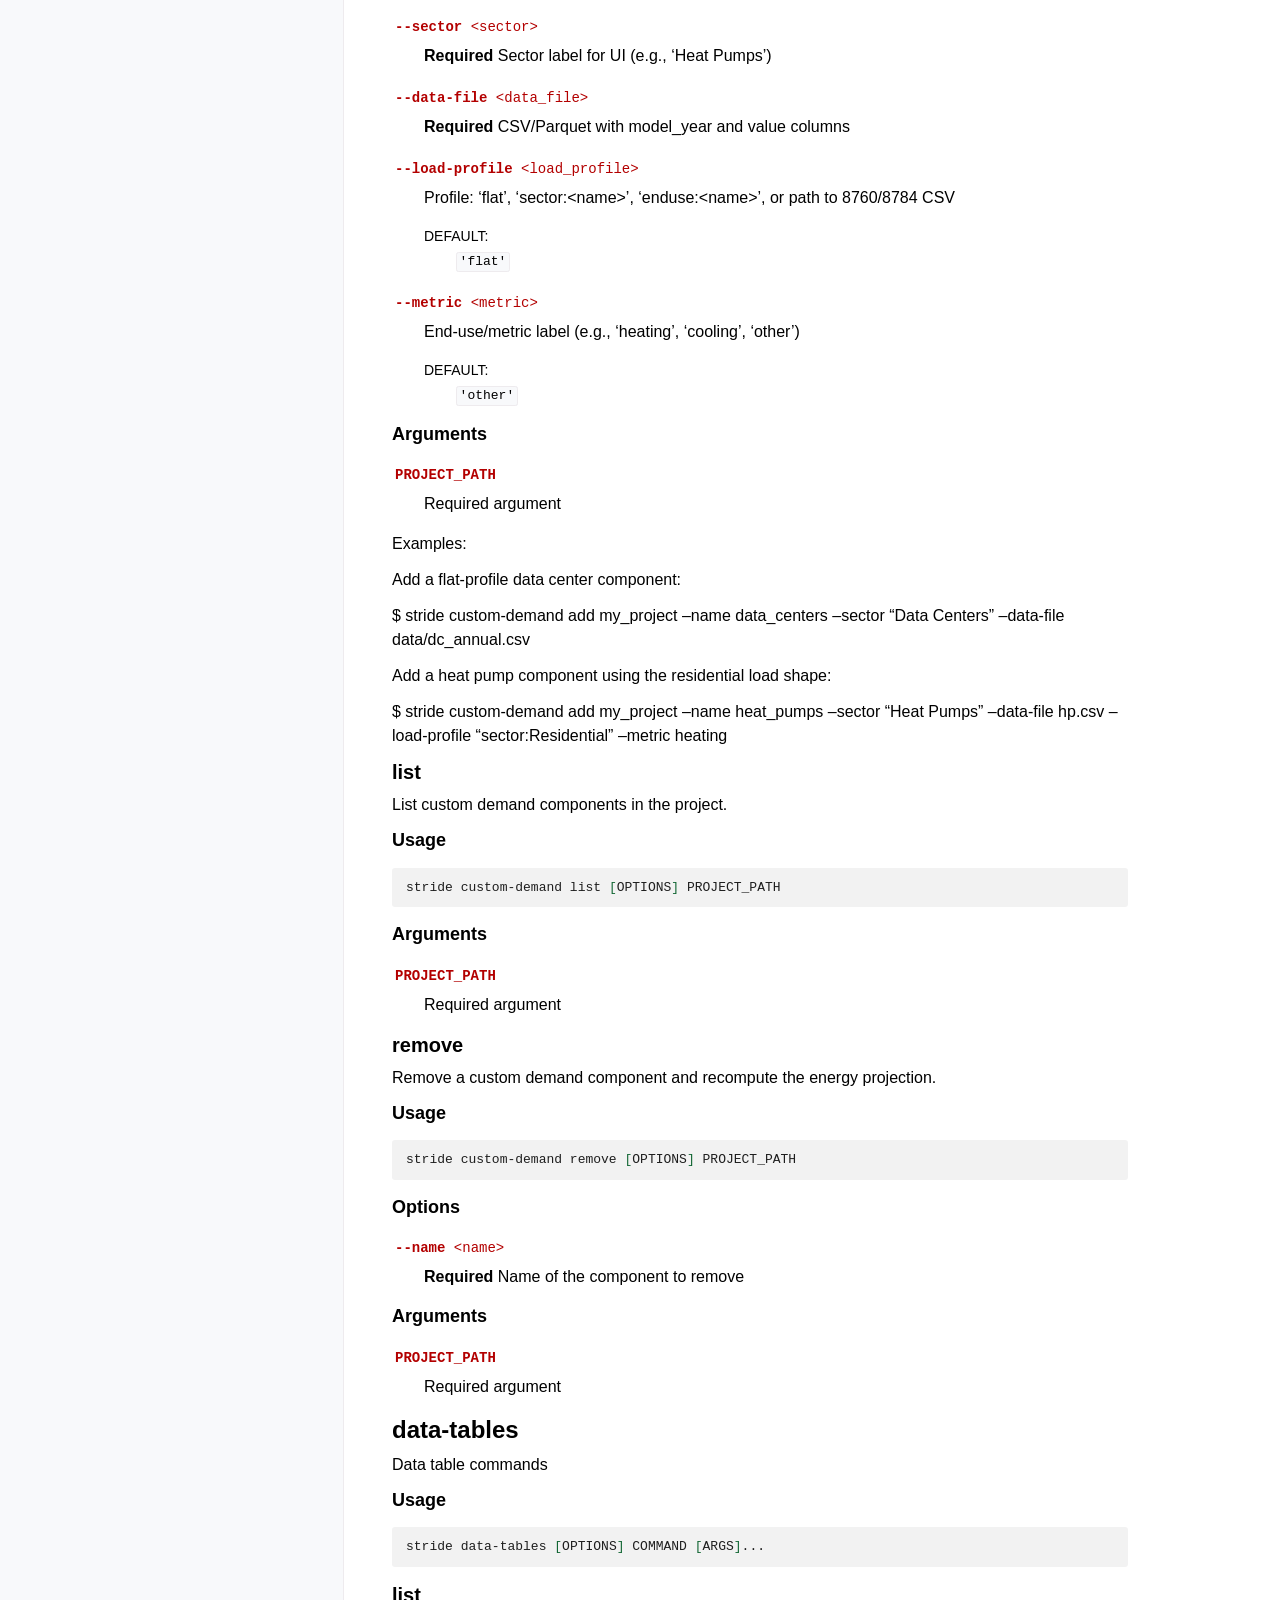
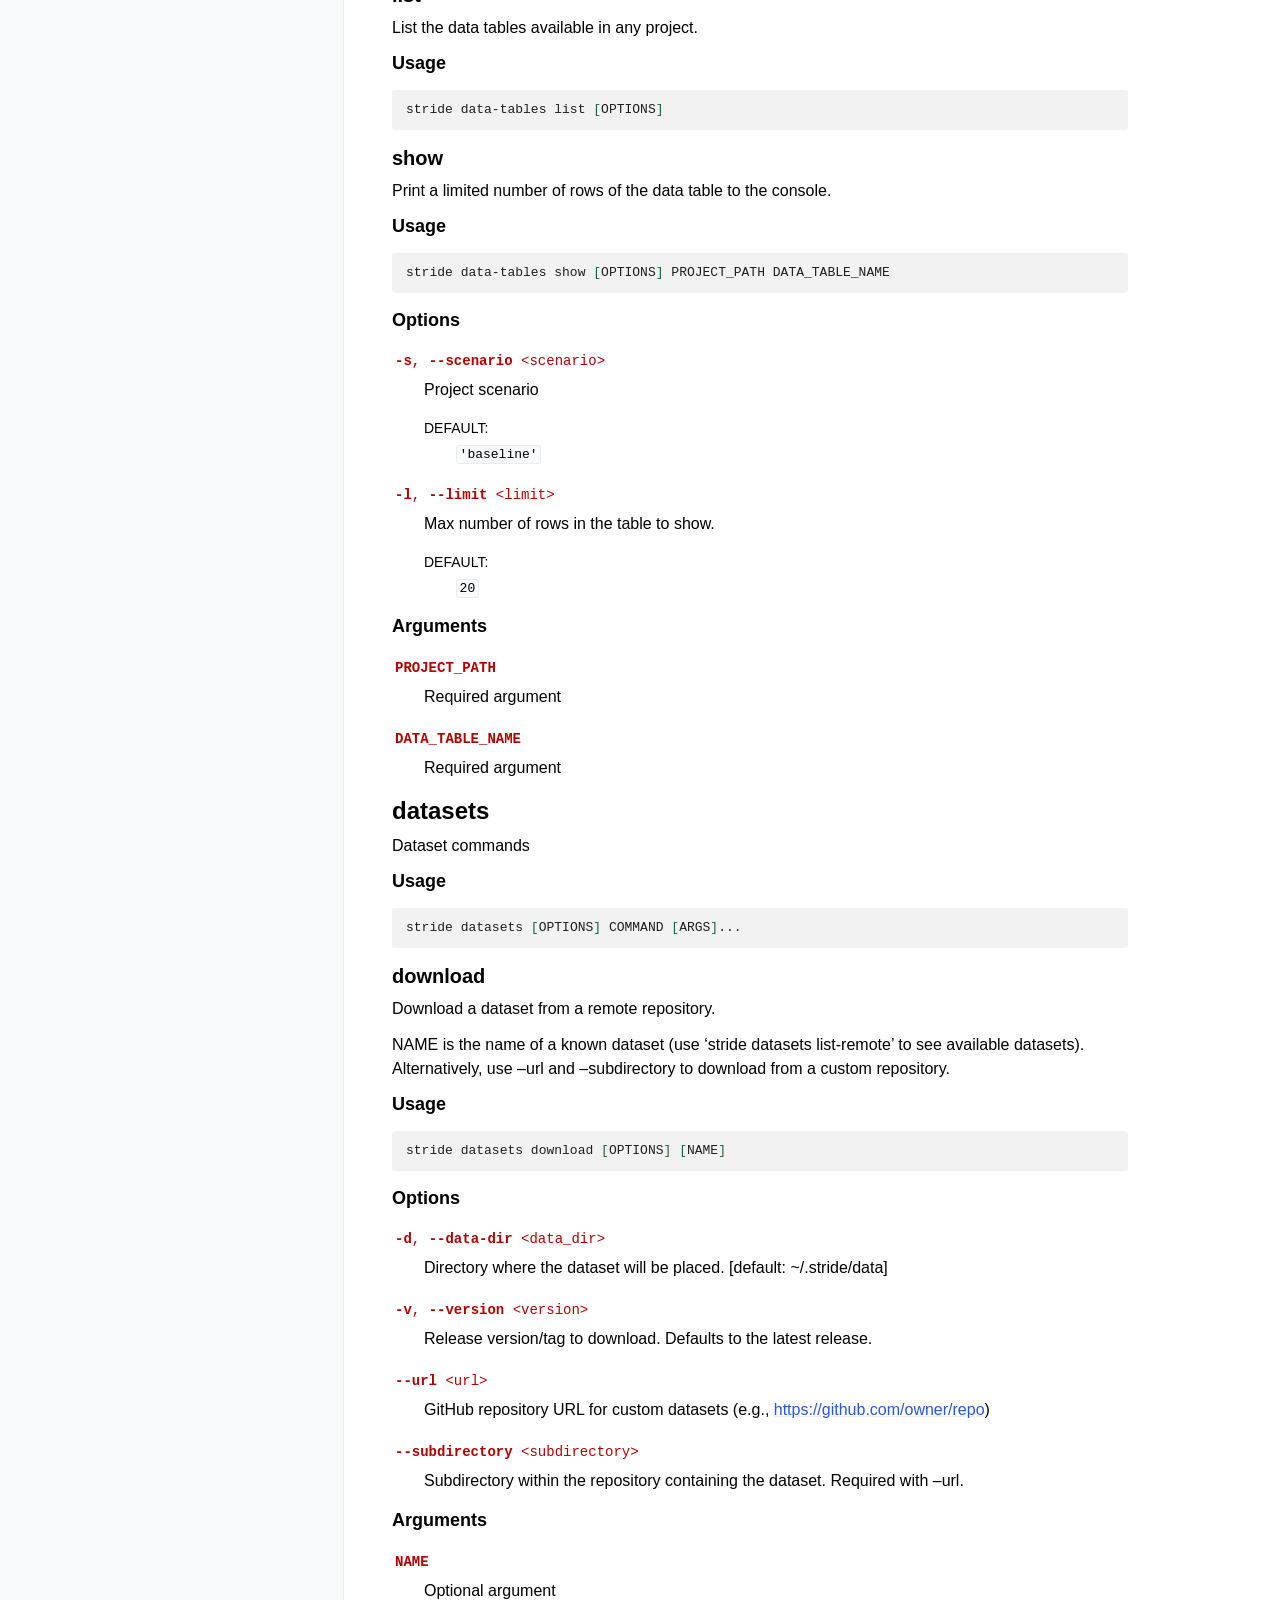
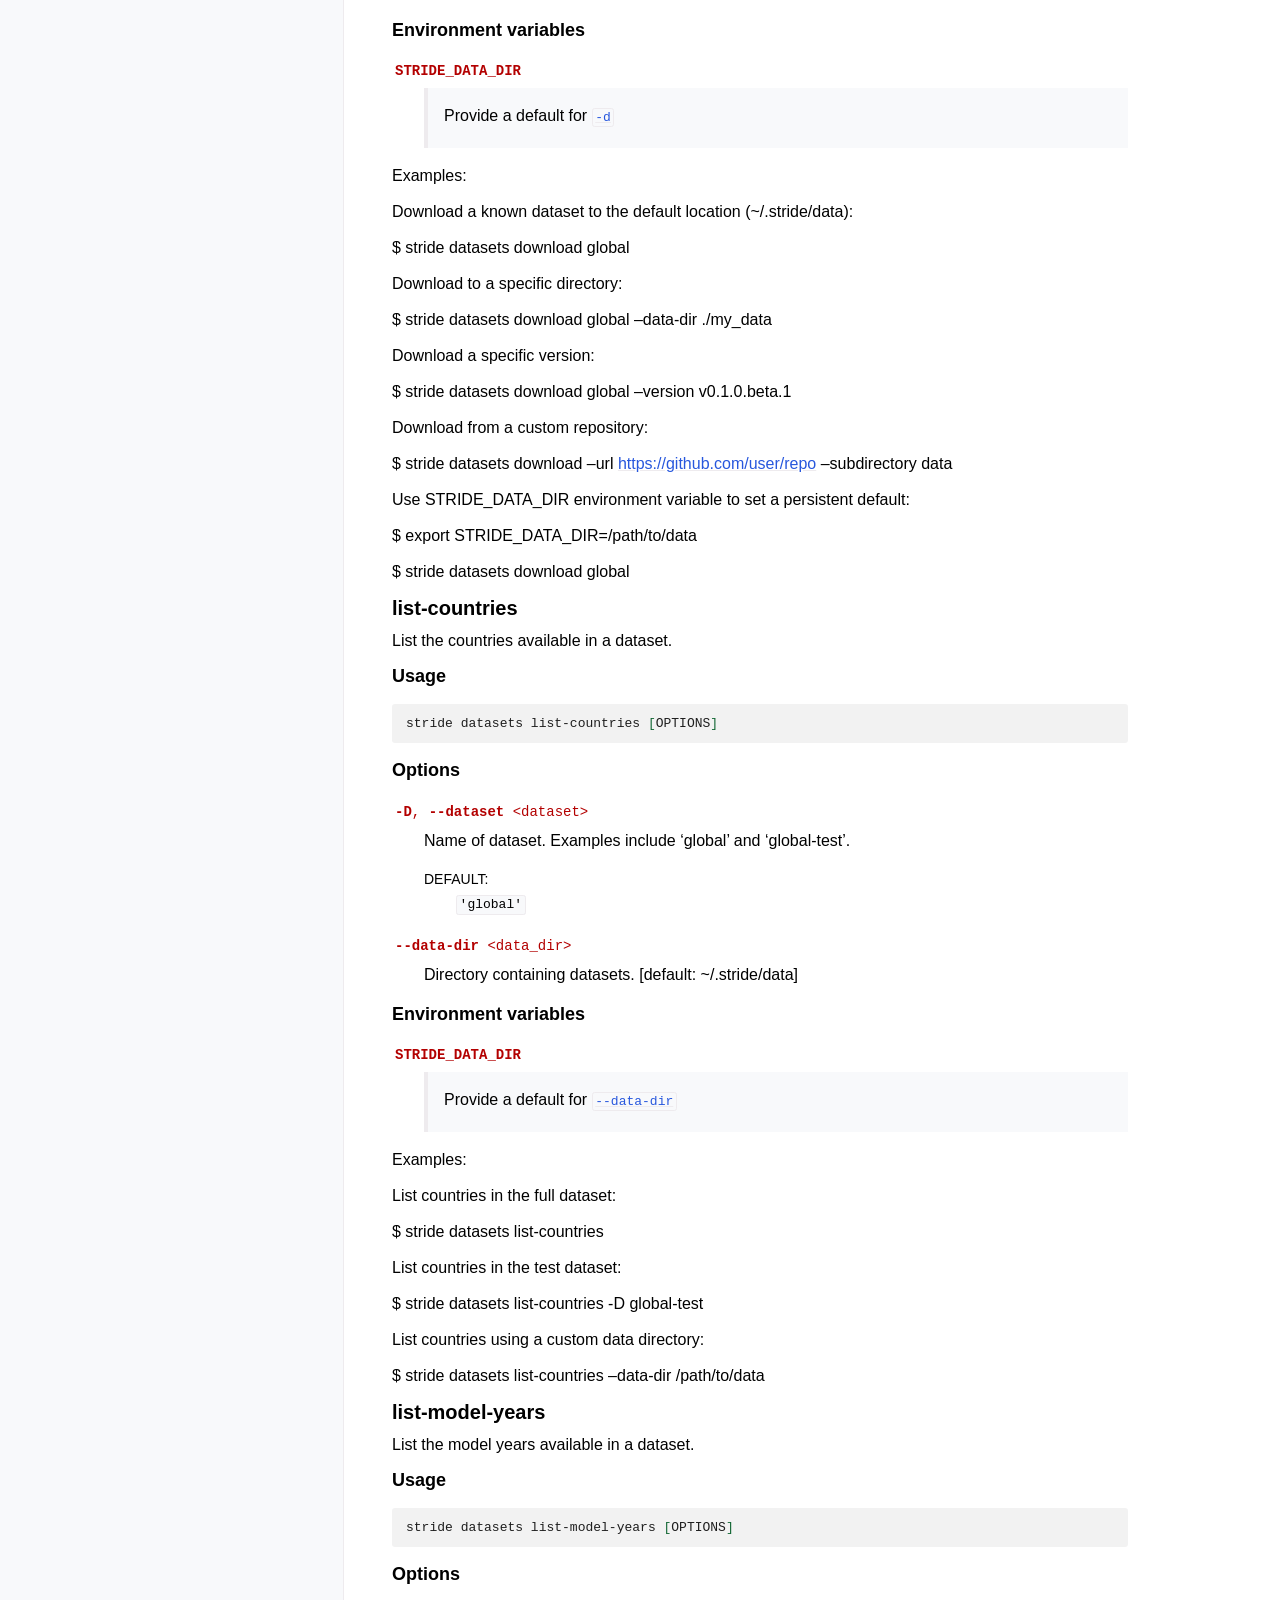
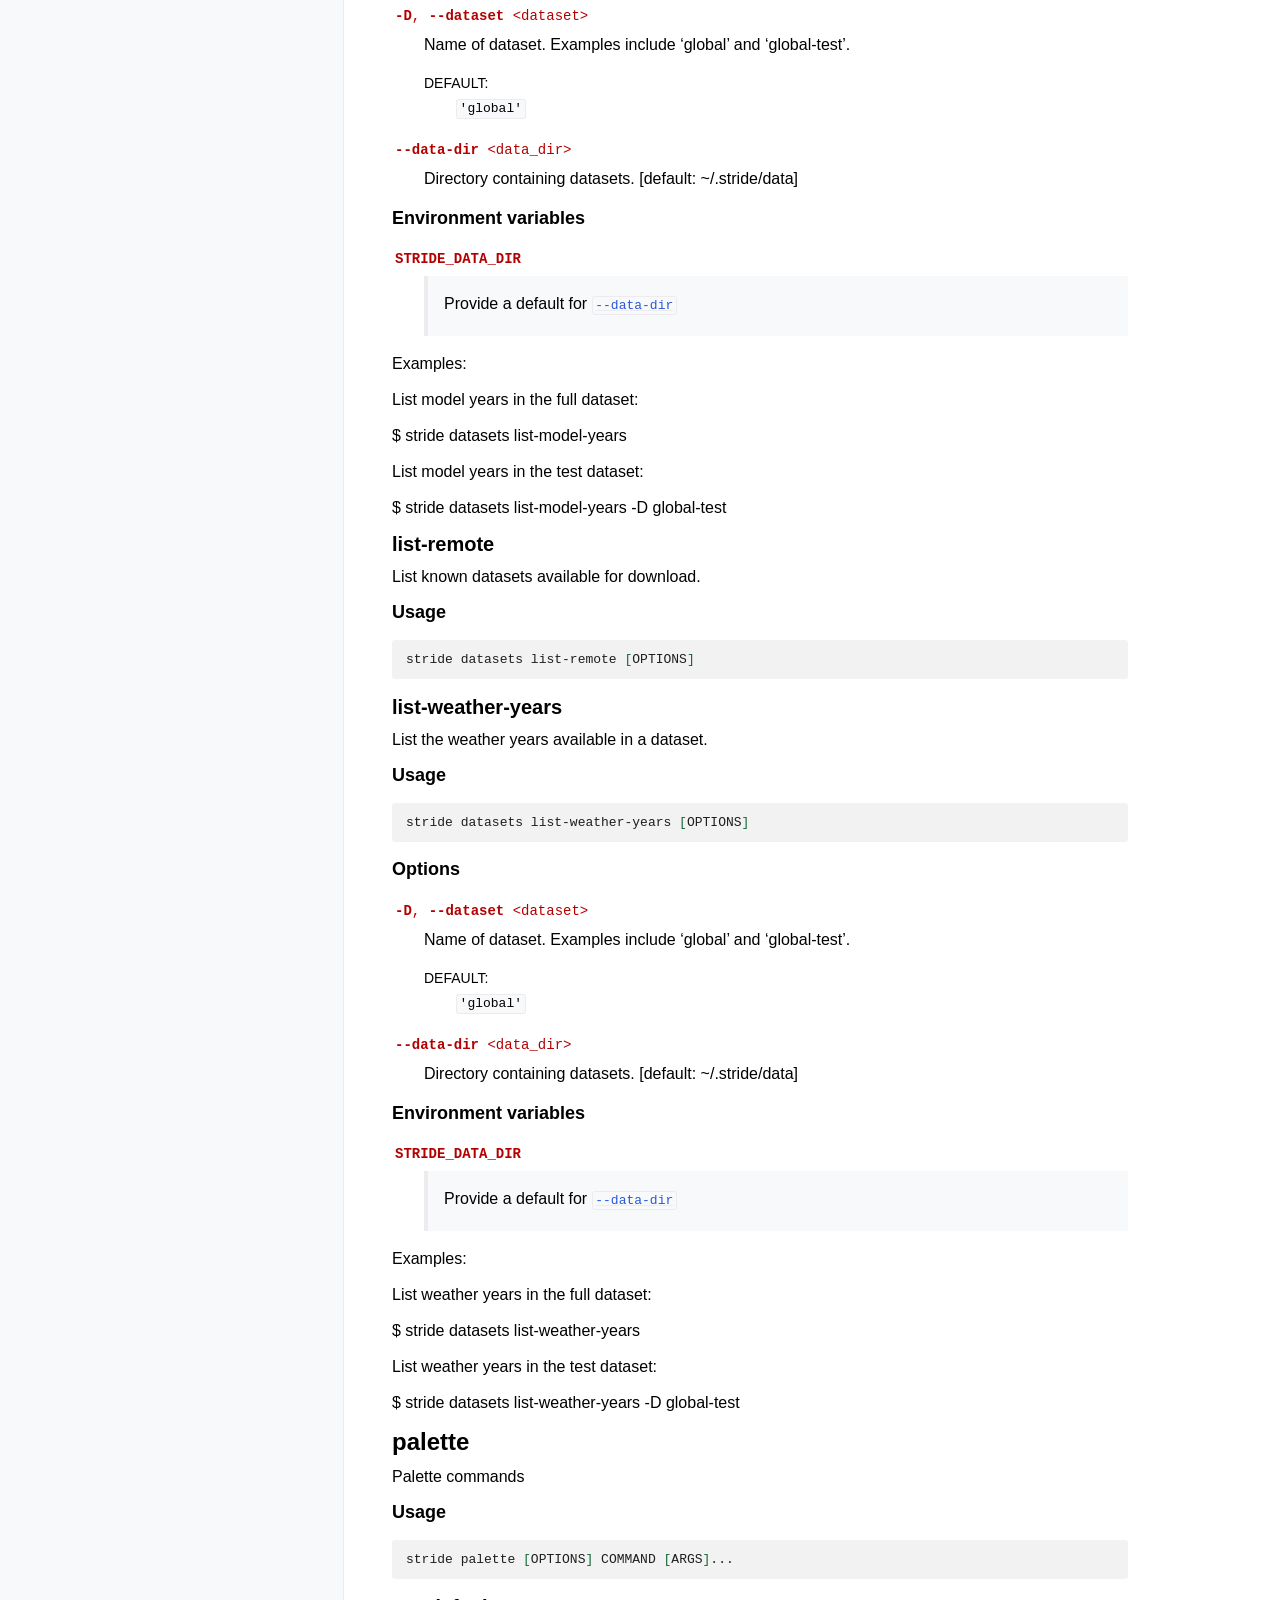
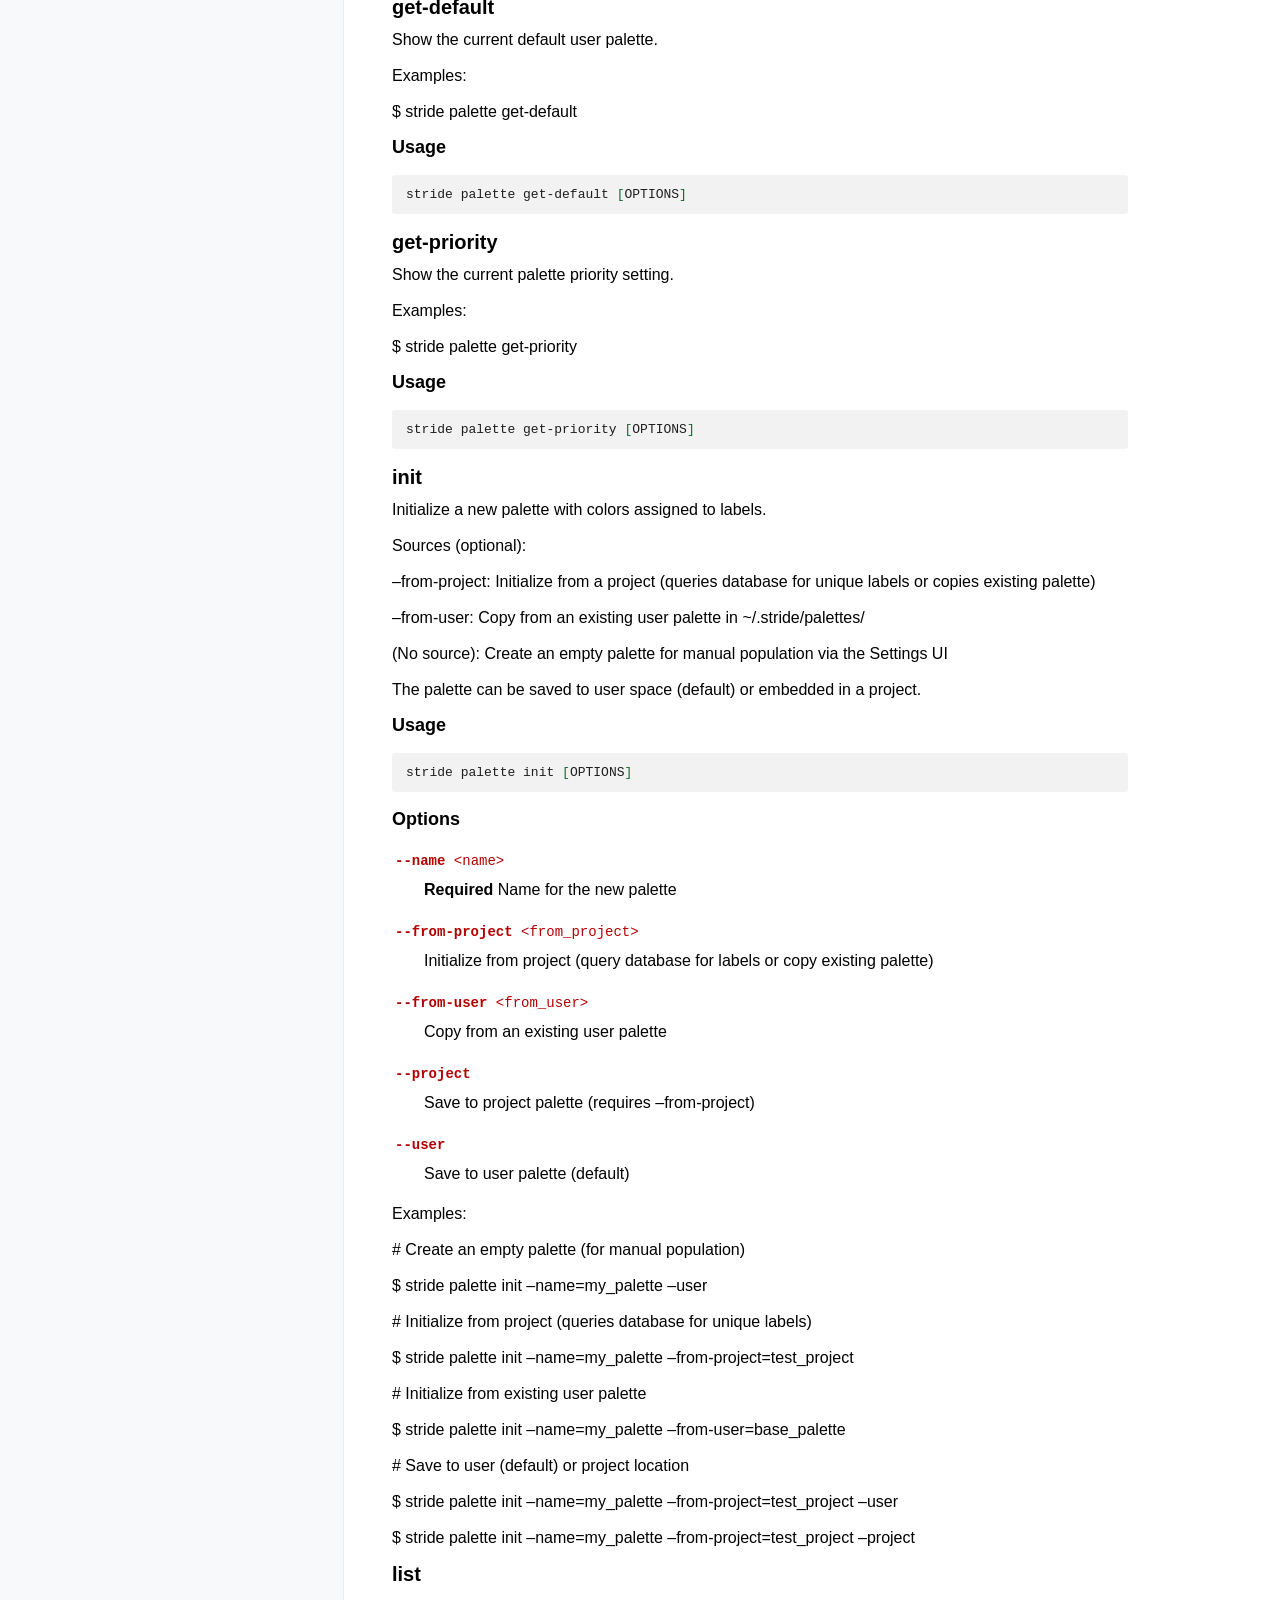
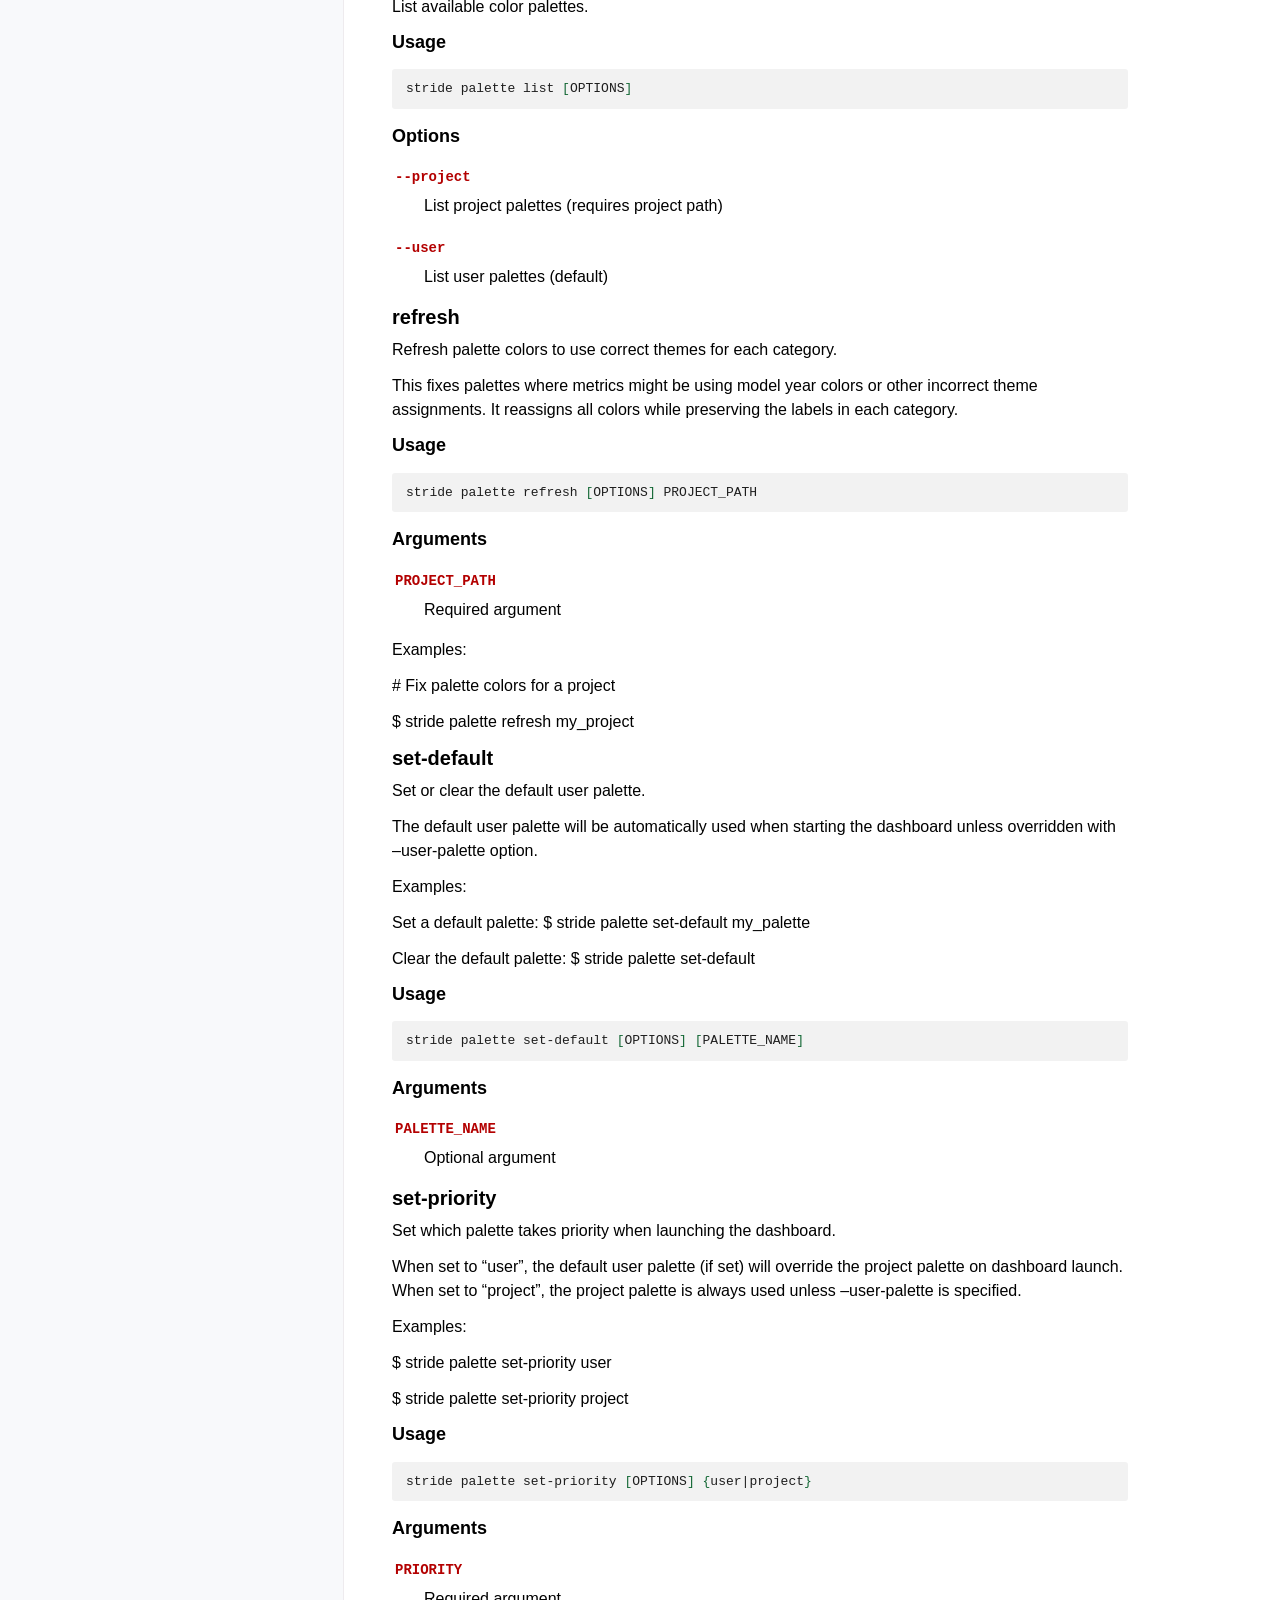
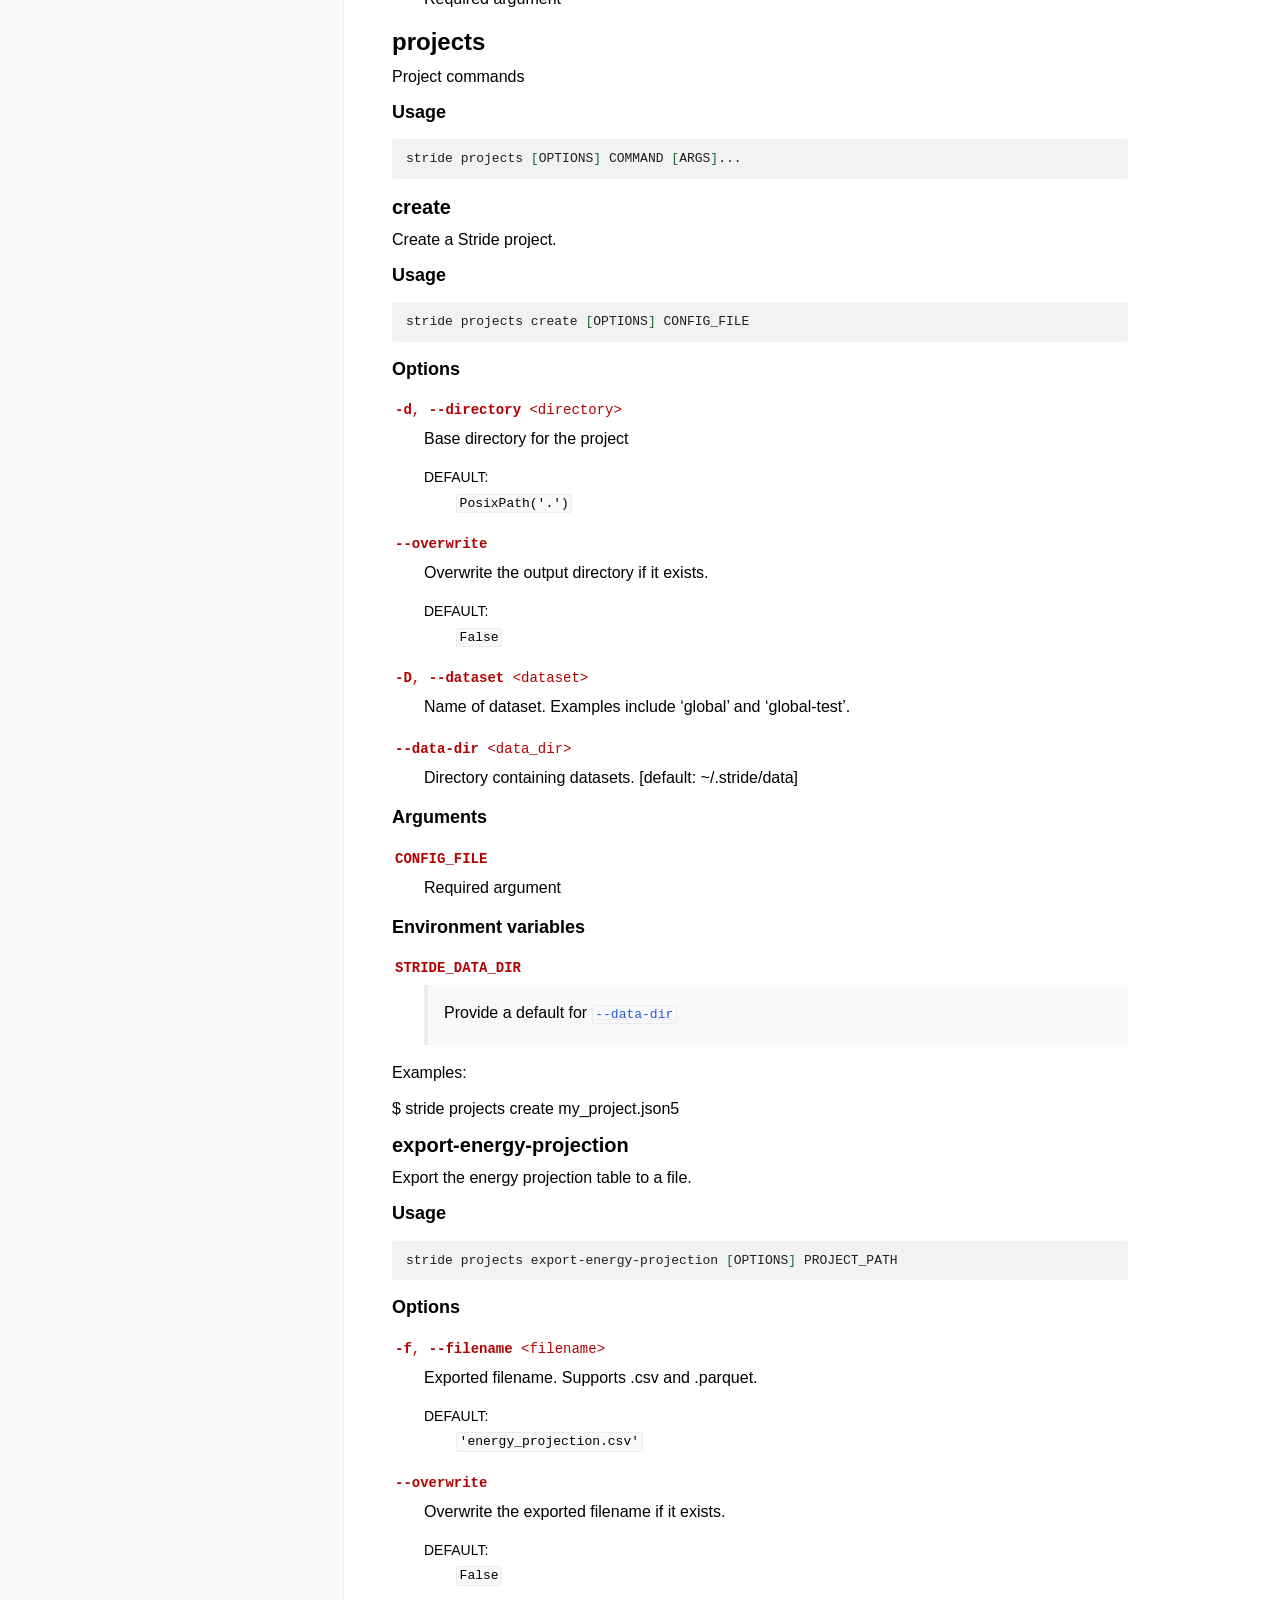
==== commit db711ffc: "Merge pull request #11 from equinor/leap_year fix leap year + fix stride-data_eqn changes for entsoe" ====
--- a/reference/cli_reference.html
+++ b/reference/cli_reference.html
@@ -549,7 +549,7 @@
 <dl class="std option">
 <dt class="sig sig-object std" id="cmdoption-stride-custom-demand-add-load-profile">
 <span class="sig-name descname"><span class="pre">--load-profile</span></span><span class="sig-prename descclassname"> <span class="pre">&lt;load_profile&gt;</span></span><a class="headerlink" href="#cmdoption-stride-custom-demand-add-load-profile" title="Link to this definition">¶</a></dt>
-<dd><p>Profile: ‘flat’, ‘sector:&lt;name&gt;’, ‘enduse:&lt;name&gt;’, or path to 8760 CSV</p>
+<dd><p>Profile: ‘flat’, ‘sector:&lt;name&gt;’, ‘enduse:&lt;name&gt;’, or path to 8760/8784 CSV</p>
 <dl class="field-list simple">
 <dt class="field-odd">Default<span class="colon">:</span></dt>
 <dd class="field-odd"><p><code class="docutils literal notranslate"><span class="pre">'flat'</span></code></p>
